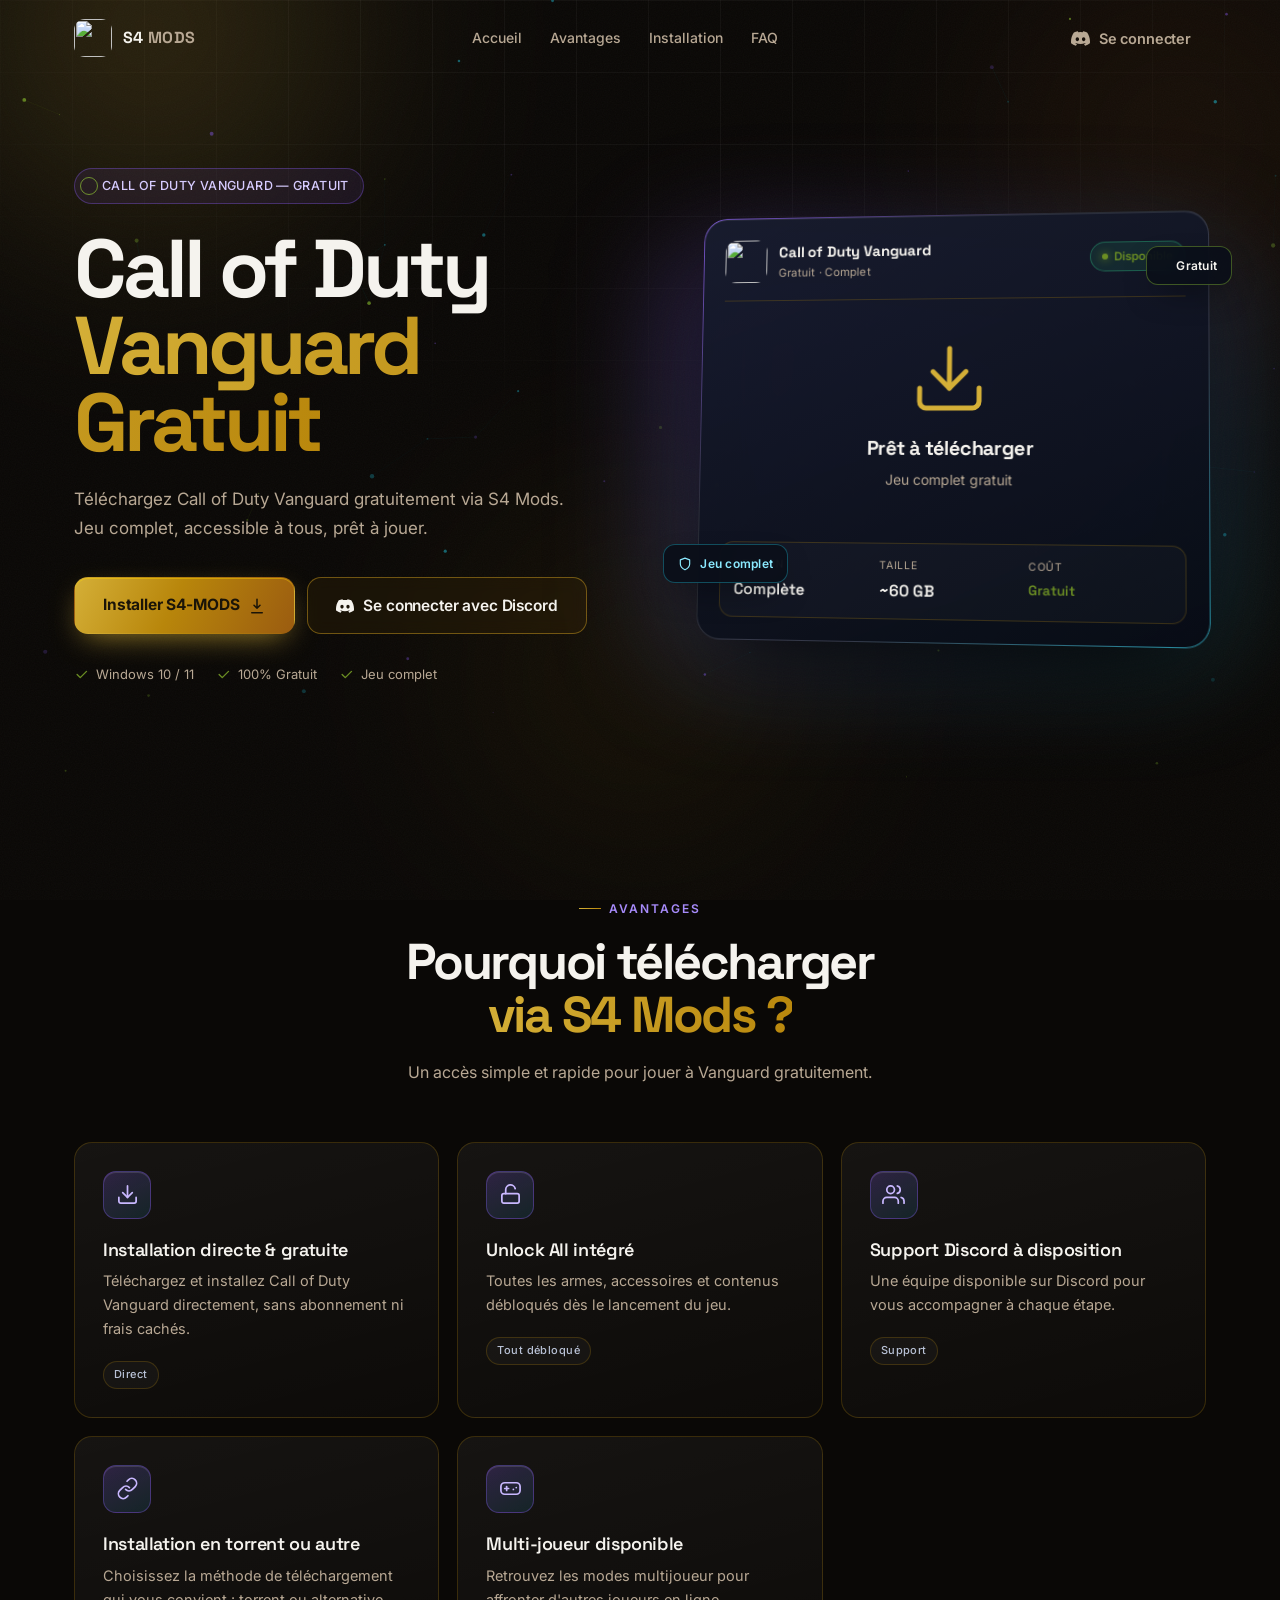
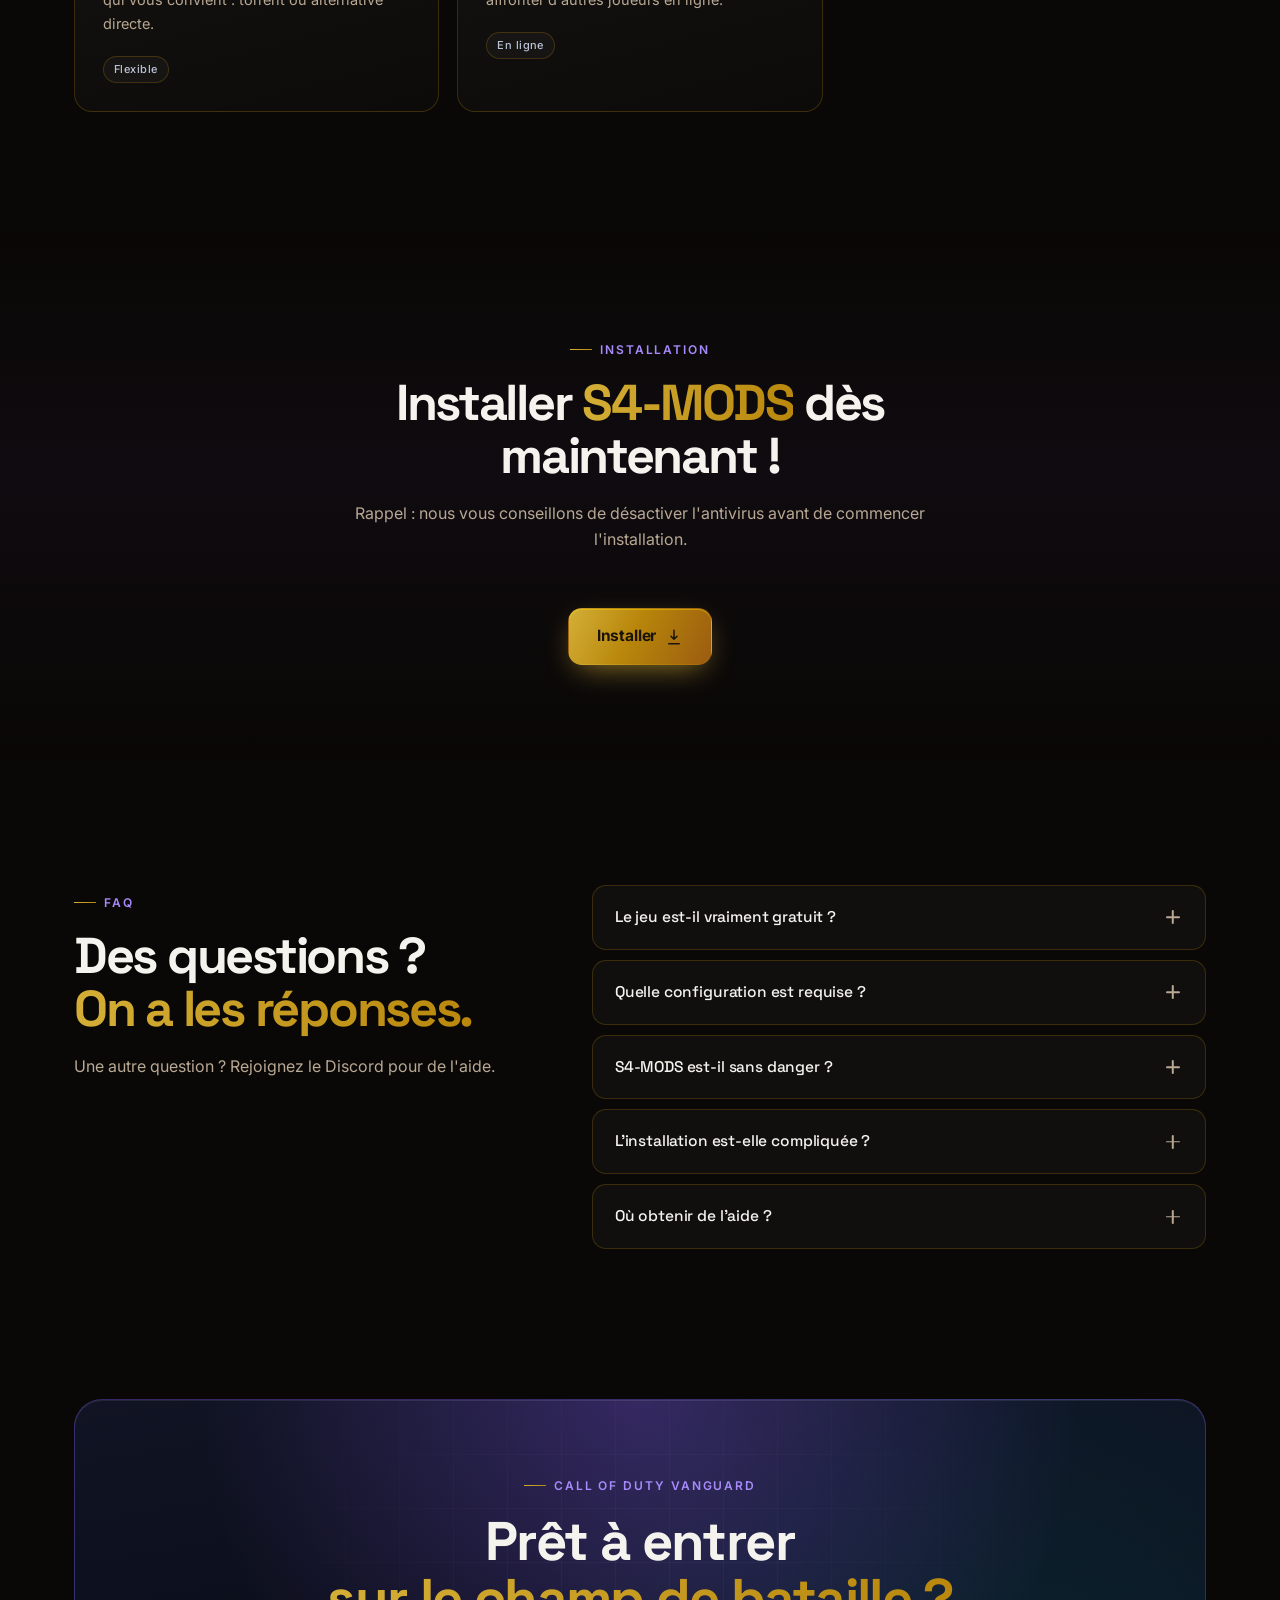
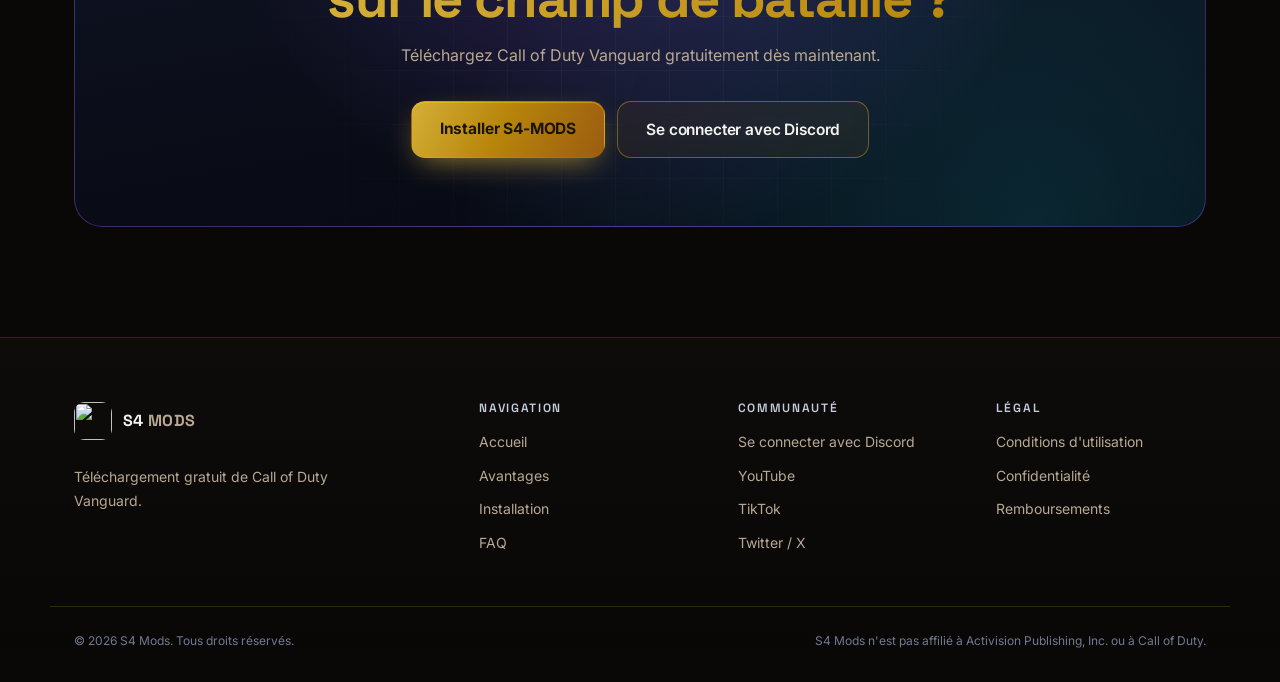
==== index.html @ b10bb633 "Add files via upload" ====
<!doctype html>
<html lang="fr">
<head>
  <meta charset="utf-8" />
  <meta name="viewport" content="width=device-width, initial-scale=1" />
  <title>S4 Mods — Call of Duty Vanguard Gratuit</title>
  <meta name="description" content="Télécharge gratuitement Call of Duty Vanguard avec S4 Mods. Jeu complet, sans coût, prêt à jouer." />
  <meta name="theme-color" content="#0a0806" />
  <link rel="icon" type="image/png" href="https://cdn2.steamgriddb.com/icon/a330f9fecc388ce67f87b09855480ca3.png" />
  <link rel="apple-touch-icon" href="https://cdn2.steamgriddb.com/icon/a330f9fecc388ce67f87b09855480ca3.png" />
  <link rel="preconnect" href="https://fonts.googleapis.com" />
  <link rel="preconnect" href="https://fonts.gstatic.com" crossorigin />
  <link href="https://fonts.googleapis.com/css2?family=Inter:wght@400;500;600;700&family=Space+Grotesk:wght@500;600;700&display=swap" rel="stylesheet" />
  <link rel="stylesheet" href="style.css" />
</head>
<body>
  <div class="backdrop" aria-hidden="true">
    <div class="grid"></div>
    <div class="orb orb-a"></div>
    <div class="orb orb-b"></div>
    <div class="orb orb-c"></div>
    <div class="noise"></div>
  </div>

  <header class="nav" id="nav">
    <div class="wrap nav-inner">
        <a class="brand" href="#accueil" aria-label="S4 Mods, accueil">
          <span class="brand-mark"><img src="https://cdn2.steamgriddb.com/icon/a330f9fecc388ce67f87b09855480ca3.png" alt="" /></span>
          <span class="brand-text">S4 <em>MODS</em></span>
        </a>

        <nav class="nav-links" id="navLinks" aria-label="Navigation principale">
          <a href="#accueil">Accueil</a>
          <a href="#fonctionnalites">Avantages</a>
          <a href="#comment">Installation</a>
          <a href="#faq">FAQ</a>
        </nav>

        <div class="nav-actions">
          <button class="btn btn-ghost nav-login" id="discordLogin" type="button" aria-label="Se connecter avec Discord">
            <svg viewBox="0 0 24 24" fill="currentColor" aria-hidden="true"><path d="M20.317 4.37a19.79 19.79 0 0 0-4.885-1.515.074.074 0 0 0-.079.037c-.21.375-.444.865-.608 1.25a18.27 18.27 0 0 0-5.487 0 12.64 12.64 0 0 0-.617-1.25.077.077 0 0 0-.079-.037A19.736 19.736 0 0 0 3.677 4.37a.07.07 0 0 0-.032.028C.533 9.046-.32 13.58.099 18.058a.082.082 0 0 0 .031.056 19.9 19.9 0 0 0 5.993 3.03.078.078 0 0 0 .084-.028c.462-.63.874-1.295 1.226-1.994a.076.076 0 0 0-.041-.106 13.107 13.107 0 0 1-1.872-.892.077.077 0 0 1-.008-.128c.126-.094.252-.192.372-.291a.074.074 0 0 1 .078-.01c3.928 1.793 8.18 1.793 12.061 0a.074.074 0 0 1 .079.009c.12.099.246.198.373.292a.077.077 0 0 1-.006.128 12.3 12.3 0 0 1-1.873.891.077.077 0 0 0-.04.107c.36.698.772 1.363 1.225 1.993a.076.076 0 0 0 .084.029 19.839 19.839 0 0 0 6.002-3.03.077.077 0 0 0 .032-.055c.5-5.177-.838-9.674-3.549-13.66a.061.061 0 0 0-.031-.029ZM8.02 15.331c-1.183 0-2.157-1.085-2.157-2.419 0-1.333.956-2.419 2.157-2.419 1.21 0 2.176 1.096 2.157 2.42 0 1.333-.956 2.418-2.157 2.418Zm7.975 0c-1.183 0-2.157-1.085-2.157-2.419 0-1.333.955-2.419 2.157-2.419 1.21 0 2.176 1.096 2.157 2.42 0 1.333-.946 2.418-2.157 2.418Z"/></svg>
            <span>Se connecter</span>
          </button>
          <div class="nav-user" id="navUser" hidden>
            <button class="user-btn" id="userBtn" type="button" aria-haspopup="true" aria-expanded="false" aria-controls="userMenu">
              <img class="user-avatar" id="userAvatar" src="" alt="" width="34" height="34" />
              <span class="user-name" id="userName"></span>
              <svg class="user-caret" viewBox="0 0 24 24" fill="none" stroke="currentColor" stroke-width="2.2" stroke-linecap="round" stroke-linejoin="round" aria-hidden="true"><path d="m6 9 6 6 6-6"/></svg>
            </button>
            <div class="user-menu" id="userMenu" hidden>
              <div class="user-menu-head">
                <img class="user-avatar user-avatar-lg" id="userAvatarMenu" src="" alt="" width="46" height="46" />
                <div class="user-meta">
                  <strong id="userDisplayName"></strong>
                  <small id="userHandle"></small>
                </div>
              </div>
              <a class="user-menu-link" id="userProfile" href="https://discord.com" target="_blank" rel="noopener noreferrer">Ouvrir mon profil Discord</a>
              <button class="user-menu-logout" id="logoutBtn" type="button">Se déconnecter</button>
            </div>
          </div>
        <button class="burger" id="burger" type="button" aria-label="Ouvrir le menu" aria-expanded="false" aria-controls="navLinks">
          <span></span><span></span><span></span>
        </button>
      </div>
    </div>
  </header>

  <main>
    <section class="hero" id="accueil">
      <canvas id="particles" aria-hidden="true"></canvas>
      <div class="wrap hero-grid">
        <div class="hero-copy">
          <span class="badge reveal">
            <span class="pulse"></span>
            Call of Duty Vanguard — Gratuit
          </span>
          <h1 class="reveal" style="--delay:.06s">
            Call of Duty<br />
            <span class="grad">Vanguard Gratuit</span>
          </h1>
          <p class="lead reveal" style="--delay:.12s">
            Téléchargez Call of Duty Vanguard gratuitement via S4 Mods. 
            Jeu complet, accessible à tous, prêt à jouer.
          </p>
          <div class="hero-actions reveal" style="--delay:.18s">
            <a class="btn btn-primary btn-lg" href="#comment">
              Installer S4-MODS
              <svg viewBox="0 0 24 24" fill="none" stroke="currentColor" stroke-width="2" stroke-linecap="round" stroke-linejoin="round" aria-hidden="true"><path d="M12 3v12m0 0 4-4m-4 4-4-4M5 21h14"/></svg>
            </a>
            <button class="btn btn-outline btn-lg" type="button" data-discord-login>
              <svg viewBox="0 0 24 24" fill="currentColor" aria-hidden="true"><path d="M20.317 4.37a19.79 19.79 0 0 0-4.885-1.515.074.074 0 0 0-.079.037c-.21.375-.444.865-.608 1.25a18.27 18.27 0 0 0-5.487 0 12.64 12.64 0 0 0-.617-1.25.077.077 0 0 0-.079-.037A19.736 19.736 0 0 0 3.677 4.37a.07.07 0 0 0-.032.028C.533 9.046-.32 13.58.099 18.058a.082.082 0 0 0 .031.056 19.9 19.9 0 0 0 5.993 3.03.078.078 0 0 0 .084-.028c.462-.63.874-1.295 1.226-1.994a.076.076 0 0 0-.041-.106 13.107 13.107 0 0 1-1.872-.892.077.077 0 0 1-.008-.128c.126-.094.252-.192.372-.291a.074.074 0 0 1 .078-.01c3.928 1.793 8.18 1.793 12.061 0a.074.074 0 0 1 .079.009c.12.099.246.198.373.292a.077.077 0 0 1-.006.128 12.3 12.3 0 0 1-1.873.891.077.077 0 0 0-.04.107c.36.698.772 1.363 1.225 1.993a.076.076 0 0 0 .084.029 19.839 19.839 0 0 0 6.002-3.03.077.077 0 0 0 .032-.055c.5-5.177-.838-9.674-3.549-13.66a.061.061 0 0 0-.031-.029ZM8.02 15.331c-1.183 0-2.157-1.085-2.157-2.419 0-1.333.956-2.419 2.157-2.419 1.21 0 2.176 1.096 2.157 2.42 0 1.333-.956 2.418-2.157 2.418Zm7.975 0c-1.183 0-2.157-1.085-2.157-2.419 0-1.333.955-2.419 2.157-2.419 1.21 0 2.176 1.096 2.157 2.42 0 1.333-.946 2.418-2.157 2.418Z"/></svg>
              Se connecter avec Discord
            </button>
          </div>
          <ul class="hero-trust reveal" style="--delay:.24s">
            <li>
              <svg viewBox="0 0 24 24" fill="none" stroke="currentColor" stroke-width="2.2" stroke-linecap="round" stroke-linejoin="round" aria-hidden="true"><path d="m5 12 5 5L20 7"/></svg>
              Windows 10 / 11
            </li>
            <li>
              <svg viewBox="0 0 24 24" fill="none" stroke="currentColor" stroke-width="2.2" stroke-linecap="round" stroke-linejoin="round" aria-hidden="true"><path d="m5 12 5 5L20 7"/></svg>
              100% Gratuit
            </li>
            <li>
              <svg viewBox="0 0 24 24" fill="none" stroke="currentColor" stroke-width="2.2" stroke-linecap="round" stroke-linejoin="round" aria-hidden="true"><path d="m5 12 5 5L20 7"/></svg>
              Jeu complet
            </li>
          </ul>
        </div>

        <div class="hero-visual reveal" style="--delay:.2s">
          <div class="client-glow" aria-hidden="true"></div>
          <div class="client-card" id="clientCard">
            <div class="client-head">
              <div class="client-id">
                <span class="client-logo"><img src="https://cdn2.steamgriddb.com/icon/a330f9fecc388ce67f87b09855480ca3.png" alt="" /></span>
                <div>
                  <strong>Call of Duty Vanguard</strong>
                  <small>Gratuit · Complet</small>
                </div>
              </div>
              <span class="status"><i></i>Disponible</span>
            </div>

            <div class="client-body" style="text-align: center; padding: 40px 20px;">
              <svg style="width: 80px; height: 80px; margin: 0 auto 20px; color: var(--accent);" viewBox="0 0 24 24" fill="none" stroke="currentColor" stroke-width="1.5" stroke-linecap="round" stroke-linejoin="round" aria-hidden="true"><path d="M21 15v4a2 2 0 0 1-2 2H5a2 2 0 0 1-2-2v-4"/><polyline points="7 10 12 15 17 10"/><line x1="12" y1="15" x2="12" y2="3"/></svg>
              <h3 style="font-size: 20px; margin-bottom: 10px;">Prêt à télécharger</h3>
              <p style="color: var(--muted); font-size: 14px;">Jeu complet gratuit</p>
            </div>

            <div class="client-foot">
              <div>
                <small>Version</small>
                <strong>Complète</strong>
              </div>
              <div>
                <small>Taille</small>
                <strong>~60 GB</strong>
              </div>
              <div>
                <small>Coût</small>
                <strong class="ok">Gratuit</strong>
              </div>
            </div>
          </div>

          <span class="chip chip-a"><i></i>Gratuit</span>
          <span class="chip chip-b">
            <svg viewBox="0 0 24 24" fill="none" stroke="currentColor" stroke-width="2" stroke-linecap="round" stroke-linejoin="round" aria-hidden="true"><path d="M12 22s8-4 8-10V5l-8-3-8 3v7c0 6 8 10 8 10z"/></svg>
            Jeu complet
          </span>
        </div>
      </div>
    </section>

    <section class="section" id="fonctionnalites">
      <div class="wrap">
        <div class="section-head reveal">
          <span class="eyebrow">Avantages</span>
          <h2>Pourquoi télécharger<br /><span class="grad">via S4 Mods ?</span></h2>
          <p>Un accès simple et rapide pour jouer à Vanguard gratuitement.</p>
        </div>

        <div class="features">
          <article class="feature reveal">
            <span class="icon">
              <svg viewBox="0 0 24 24" fill="none" stroke="currentColor" stroke-width="1.8" stroke-linecap="round" stroke-linejoin="round" aria-hidden="true"><path d="M21 15v4a2 2 0 0 1-2 2H5a2 2 0 0 1-2-2v-4"/><polyline points="7 10 12 15 17 10"/><line x1="12" y1="15" x2="12" y2="3"/></svg>
            </span>
            <h3>Installation directe &amp; gratuite</h3>
            <p>Téléchargez et installez Call of Duty Vanguard directement, sans abonnement ni frais cachés.</p>
            <span class="feature-tag">Direct</span>
          </article>

          <article class="feature reveal">
            <span class="icon">
              <svg viewBox="0 0 24 24" fill="none" stroke="currentColor" stroke-width="1.8" stroke-linecap="round" stroke-linejoin="round" aria-hidden="true"><rect x="3" y="11" width="18" height="10" rx="2"/><path d="M7 11V7a5 5 0 0 1 9.9-1"/></svg>
            </span>
            <h3>Unlock All intégré</h3>
            <p>Toutes les armes, accessoires et contenus débloqués dès le lancement du jeu.</p>
            <span class="feature-tag">Tout débloqué</span>
          </article>

          <article class="feature reveal">
            <span class="icon">
              <svg viewBox="0 0 24 24" fill="none" stroke="currentColor" stroke-width="1.8" stroke-linecap="round" stroke-linejoin="round" aria-hidden="true"><path d="M17 21v-2a4 4 0 0 0-4-4H5a4 4 0 0 0-4 4v2"/><circle cx="9" cy="7" r="4"/><path d="M23 21v-2a4 4 0 0 0-3-3.87"/><path d="M16 3.13a4 4 0 0 1 0 7.75"/></svg>
            </span>
            <h3>Support Discord à disposition</h3>
            <p>Une équipe disponible sur Discord pour vous accompagner à chaque étape.</p>
            <span class="feature-tag">Support</span>
          </article>

          <article class="feature reveal">
            <span class="icon">
              <svg viewBox="0 0 24 24" fill="none" stroke="currentColor" stroke-width="1.8" stroke-linecap="round" stroke-linejoin="round" aria-hidden="true"><path d="M10 13a5 5 0 0 0 7.07 0l3-3a5 5 0 0 0-7.07-7.07l-1.5 1.5"/><path d="M14 11a5 5 0 0 0-7.07 0l-3 3a5 5 0 0 0 7.07 7.07l1.5-1.5"/></svg>
            </span>
            <h3>Installation en torrent ou autre</h3>
            <p>Choisissez la méthode de téléchargement qui vous convient : torrent ou alternative directe.</p>
            <span class="feature-tag">Flexible</span>
          </article>

          <article class="feature reveal">
            <span class="icon">
              <svg viewBox="0 0 24 24" fill="none" stroke="currentColor" stroke-width="1.8" stroke-linecap="round" stroke-linejoin="round" aria-hidden="true"><line x1="6" y1="12" x2="10" y2="12"/><line x1="8" y1="10" x2="8" y2="14"/><line x1="15" y1="13" x2="15.01" y2="13"/><line x1="18" y1="11" x2="18.01" y2="11"/><rect x="2" y="6" width="20" height="12" rx="4"/></svg>
            </span>
            <h3>Multi-joueur disponible</h3>
            <p>Retrouvez les modes multijoueur pour affronter d'autres joueurs en ligne.</p>
            <span class="feature-tag">En ligne</span>
          </article>
        </div>
      </div>
    </section>

    <section class="section steps-section" id="comment">
      <div class="wrap">
        <div class="section-head reveal">
          <span class="eyebrow">Installation</span>
          <h2>Installer <span class="grad">S4-MODS</span> dès maintenant !</h2>
          <p>Rappel : nous vous conseillons de désactiver l'antivirus avant de commencer l'installation.</p>
        </div>

        <div class="install-cta reveal">
          <a class="btn btn-primary btn-lg" href="https://fitgirl-repacks.site/call-of-duty-vanguard/" target="_blank" rel="noopener noreferrer">
            Installer
            <svg viewBox="0 0 24 24" fill="none" stroke="currentColor" stroke-width="2" stroke-linecap="round" stroke-linejoin="round" aria-hidden="true"><path d="M12 3v12m0 0 4-4m-4 4-4-4M5 21h14"/></svg>
          </a>
        </div>
      </div>
    </section>
    <section class="section" id="faq">
      <div class="wrap faq-wrap">
        <div class="section-head left reveal">
          <span class="eyebrow">FAQ</span>
          <h2>Des questions ?<br /><span class="grad">On a les réponses.</span></h2>
          <p>Une autre question ? Rejoignez le Discord pour de l'aide.</p>
        </div>

        <div class="faq reveal">
          <details>
            <summary>Le jeu est-il vraiment gratuit ?<span class="plus"></span></summary>
            <p>Oui, Call of Duty Vanguard est disponible gratuitement via S4 Mods, sans frais ni abonnement.</p>
          </details>
          <details>
            <summary>Quelle configuration est requise ?<span class="plus"></span></summary>
            <p>Windows 10 ou 11 en 64 bits. Nous recommandons au minimum 8 Go de RAM et une carte graphique compatible DirectX 12.</p>
          </details>
          <details>
            <summary>S4-MODS est-il sans danger ?<span class="plus"></span></summary>
            <p>S4-MODS est 100% safe et sans danger, vous pouvez le vérifier. Si votre antivirus n'est pas désactivé et qu'il indique que S4-MODS est dangereux, nous rappelons que c'est un crack.</p>
          </details>
          <details>
            <summary>L'installation est-elle compliquée ?<span class="plus"></span></summary>
            <p>Non, l'installation n'est pas compliquée. Elle peut se compliquer seulement si votre jeu est corrompu. À la fin de l'installation, nous fournissons plusieurs .bat ayant pour objectif de vous aider sur certaines erreurs.</p>
          </details>
          <details>
            <summary>Où obtenir de l'aide ?<span class="plus"></span></summary>
            <p>Afin d'obtenir de l'aide, rejoignez simplement le serveur Discord afin d'accéder au support.</p>
          </details>
        </div>
      </div>
    </section>

    <section class="cta-section">
      <div class="wrap">
        <div class="cta reveal">
          <span class="eyebrow">Call of Duty Vanguard</span>
          <h2>Prêt à entrer<br /><span class="grad">sur le champ de bataille ?</span></h2>
          <p>Téléchargez Call of Duty Vanguard gratuitement dès maintenant.</p>
          <div class="cta-actions">
            <a class="btn btn-primary btn-lg" href="#comment">Installer S4-MODS</a>
            <button class="btn btn-outline btn-lg" type="button" data-discord-login>Se connecter avec Discord</button>
          </div>
        </div>
      </div>
    </section>
  </main>

  <footer class="footer">
    <div class="wrap footer-grid">
      <div class="footer-brand">
        <a class="brand" href="#accueil">
          <span class="brand-mark"><img src="https://cdn2.steamgriddb.com/icon/a330f9fecc388ce67f87b09855480ca3.png" alt="" /></span>
          <span class="brand-text">S4 <em>MODS</em></span>
        </a>
        <p>Téléchargement gratuit de Call of Duty Vanguard.</p>
      </div>

      <div class="footer-col">
        <h4>Navigation</h4>
        <a href="#accueil">Accueil</a>
        <a href="#fonctionnalites">Avantages</a>
        <a href="#comment">Installation</a>
        <a href="#faq">FAQ</a>
      </div>

      <div class="footer-col">
        <h4>Communauté</h4>
        <a href="#" data-discord-login>Se connecter avec Discord</a>
        <a href="#" data-toast="Le contenu arrive très bientôt.">YouTube</a>
        <a href="#" data-toast="Le contenu arrive très bientôt.">TikTok</a>
        <a href="#" data-toast="Le contenu arrive très bientôt.">Twitter / X</a>
      </div>

      <div class="footer-col">
        <h4>Légal</h4>
        <a href="#" data-toast="Page en cours de rédaction.">Conditions d'utilisation</a>
        <a href="#" data-toast="Page en cours de rédaction.">Confidentialité</a>
        <a href="#" data-toast="Page en cours de rédaction.">Remboursements</a>
      </div>
    </div>

      <div class="wrap footer-bottom">
        <p>&copy; <span id="year">2026</span> S4 Mods. Tous droits réservés.</p>
        <p class="disclaimer">S4 Mods n'est pas affilié à Activision Publishing, Inc. ou à Call of Duty.</p>
      </div>
  </footer>

  <div class="toast" id="toast" role="status" aria-live="polite"></div>

  <script src="app.js"></script>
  <script src="discord-config.js"></script>
  <script src="discord-auth.js"></script>
</body>
</html>
---- style.css ----
:root {
  --bg: #0a0806;
  --bg-2: #110d09;
  --surface: rgba(184, 134, 11, 0.08);
  --surface-2: rgba(184, 134, 11, 0.12);
  --border: rgba(184, 134, 11, 0.25);
  --border-strong: rgba(218, 165, 32, 0.45);
  --text: #f5f3ee;
  --muted: #b8a894;
  --accent: #d4af37;
  --accent-2: #b8860b;
  --rust: #8b4513;
  --green: #6b8e23;
  --radius: 18px;
  --font-display: "Space Grotesk", "Segoe UI", sans-serif;
  --font-body: "Inter", "Segoe UI", sans-serif;
  --max: 1180px;
  --grad: linear-gradient(100deg, #d4af37 0%, #b8860b 52%, #8b4513 100%);
}

* { box-sizing: border-box; }

html {
  scroll-behavior: smooth;
  scroll-padding-top: 96px;
}

body {
  margin: 0;
  background: var(--bg);
  color: var(--text);
  font-family: var(--font-body);
  font-size: 16px;
  line-height: 1.6;
  overflow-x: hidden;
  -webkit-font-smoothing: antialiased;
}

::selection {
  background: rgba(212, 175, 55, 0.45);
  color: #fff;
}

::-webkit-scrollbar { width: 10px; }
::-webkit-scrollbar-track { background: var(--bg); }
::-webkit-scrollbar-thumb {
  background: #1b2133;
  border-radius: 999px;
  border: 2px solid var(--bg);
}
::-webkit-scrollbar-thumb:hover { background: #2a3350; }

a { color: inherit; text-decoration: none; }

img, svg { display: block; }

h1, h2, h3, h4 {
  font-family: var(--font-display);
  line-height: 1.05;
  letter-spacing: -0.03em;
  margin: 0;
}

p { margin: 0; }

.wrap {
  width: 100%;
  max-width: var(--max);
  margin: 0 auto;
  padding: 0 24px;
}

.grad {
  background: var(--grad);
  background-size: 200% 100%;
  -webkit-background-clip: text;
  background-clip: text;
  color: transparent;
  animation: gradient-shift 7s ease-in-out infinite;
}

@keyframes gradient-shift {
  0%, 100% { background-position: 0% 50%; }
  50% { background-position: 100% 50%; }
}

.backdrop {
  position: fixed;
  inset: 0;
  z-index: -1;
  overflow: hidden;
  pointer-events: none;
}

.grid {
  position: absolute;
  inset: 0;
  background-image:
    linear-gradient(rgba(255, 255, 255, 0.035) 1px, transparent 1px),
    linear-gradient(90deg, rgba(255, 255, 255, 0.035) 1px, transparent 1px);
  background-size: 72px 72px;
  mask-image: radial-gradient(ellipse 85% 65% at 50% 0%, #000 30%, transparent 75%);
  -webkit-mask-image: radial-gradient(ellipse 85% 65% at 50% 0%, #000 30%, transparent 75%);
}

.orb {
  position: absolute;
  border-radius: 50%;
  filter: blur(100px);
  opacity: 0.5;
}

.orb-a {
  width: 620px;
  height: 620px;
  top: -280px;
  left: -160px;
  background: radial-gradient(circle, rgba(212, 175, 55, 0.5), transparent 65%);
}

.orb-b {
  width: 560px;
  height: 560px;
  top: -140px;
  right: -180px;
  background: radial-gradient(circle, rgba(139, 69, 19, 0.4), transparent 65%);
}

.orb-c {
  width: 520px;
  height: 520px;
  top: 46%;
  left: 50%;
  transform: translateX(-50%);
  background: radial-gradient(circle, rgba(184, 134, 11, 0.18), transparent 70%);
  opacity: 0.6;
}

.noise {
  position: absolute;
  inset: 0;
  opacity: 0.035;
  background-image: url("data:image/svg+xml,%3Csvg xmlns='http://www.w3.org/2000/svg' width='160' height='160'%3E%3Cfilter id='n'%3E%3CfeTurbulence type='fractalNoise' baseFrequency='0.85' numOctaves='3'/%3E%3C/filter%3E%3Crect width='160' height='160' filter='url(%23n)'/%3E%3C/svg%3E");
}

.btn {
  display: inline-flex;
  align-items: center;
  justify-content: center;
  gap: 9px;
  padding: 12px 22px;
  border-radius: 12px;
  border: 1px solid transparent;
  font-family: var(--font-body);
  font-size: 14.5px;
  font-weight: 600;
  letter-spacing: -0.01em;
  cursor: pointer;
  transition: transform 0.2s ease, box-shadow 0.25s ease, background 0.25s ease, border-color 0.25s ease, color 0.25s ease;
  white-space: nowrap;
}

.btn svg { width: 18px; height: 18px; }

.btn:hover { transform: translateY(-2px); }
.btn:active { transform: translateY(0); }

.btn-primary {
  background: linear-gradient(115deg, #d4af37, #b8860b 45%, #8b4513 130%);
  color: #1a1408;
  box-shadow: 0 10px 30px -10px rgba(212, 175, 55, 0.75), inset 0 1px 0 rgba(255, 215, 0, 0.4);
  font-weight: 700;
}

.btn-primary:hover {
  box-shadow: 0 18px 42px -12px rgba(212, 175, 55, 0.9), inset 0 1px 0 rgba(255, 215, 0, 0.5);
}

.btn-outline {
  background: rgba(184, 134, 11, 0.08);
  border-color: var(--border-strong);
  color: var(--text);
  backdrop-filter: blur(8px);
}

.btn-outline:hover {
  background: rgba(184, 134, 11, 0.18);
  border-color: rgba(212, 175, 55, 0.65);
}

.btn-ghost {
  background: transparent;
  color: var(--muted);
  padding: 10px 14px;
}

.btn-ghost:hover { color: var(--text); }

.btn-lg { padding: 15px 28px; font-size: 15.5px; border-radius: 14px; }
.btn-block { width: 100%; }

.nav {
  position: fixed;
  top: 0;
  left: 0;
  right: 0;
  z-index: 80;
  transition: background 0.3s ease, border-color 0.3s ease, backdrop-filter 0.3s ease;
  border-bottom: 1px solid transparent;
}

.nav.scrolled {
  background: rgba(10, 8, 6, 0.78);
  border-bottom-color: var(--border);
  backdrop-filter: blur(18px) saturate(140%);
}

.nav-inner {
  display: flex;
  align-items: center;
  justify-content: space-between;
  gap: 20px;
  height: 76px;
}

.brand {
  display: inline-flex;
  align-items: center;
  gap: 11px;
  flex-shrink: 0;
}

.brand-mark {
  display: grid;
  place-items: center;
  width: 38px;
  height: 38px;
  border-radius: 11px;
  background: transparent;
  color: #1a1408;
  font-family: var(--font-display);
  font-weight: 700;
  font-size: 16px;
  letter-spacing: -0.04em;
}

.brand-mark img,
.client-logo img {
  width: 100%;
  height: 100%;
  object-fit: contain;
  border-radius: inherit;
}

.brand-text {
  font-family: var(--font-display);
  font-weight: 700;
  font-size: 16px;
  letter-spacing: 0.02em;
}

.brand-text em {
  font-style: normal;
  color: var(--muted);
}

.nav-links {
  display: flex;
  align-items: center;
  gap: 28px;
}

.nav-links a {
  position: relative;
  font-size: 14px;
  font-weight: 500;
  color: var(--muted);
  transition: color 0.2s ease;
}

.nav-links a::after {
  content: "";
  position: absolute;
  left: 0;
  bottom: -6px;
  width: 100%;
  height: 1.5px;
  background: var(--grad);
  transform: scaleX(0);
  transform-origin: left;
  transition: transform 0.25s ease;
}

.nav-links a:hover { color: var(--text); }
.nav-links a:hover::after { transform: scaleX(1); }

.nav-actions {
  display: flex;
  align-items: center;
  gap: 10px;
}

.nav-login svg {
  width: 19px;
  height: 19px;
  flex-shrink: 0;
}

.nav-user { position: relative; }

.user-btn {
  display: flex;
  align-items: center;
  gap: 9px;
  padding: 4px 10px 4px 5px;
  border: 1px solid var(--border);
  border-radius: 999px;
  background: rgba(184, 134, 11, 0.08);
  color: var(--text);
  font-family: var(--font-body);
  cursor: pointer;
  transition: border-color 0.2s ease, background 0.2s ease, transform 0.2s ease;
}

.user-btn:hover {
  border-color: var(--border-strong);
  background: rgba(184, 134, 11, 0.16);
  transform: translateY(-1px);
}

.user-avatar {
  width: 34px;
  height: 34px;
  flex-shrink: 0;
  border-radius: 50%;
  border: 1px solid var(--border-strong);
  background: var(--bg-2);
  object-fit: cover;
}

.user-avatar-lg {
  width: 46px;
  height: 46px;
}

.user-name {
  max-width: 128px;
  overflow: hidden;
  text-overflow: ellipsis;
  white-space: nowrap;
  font-size: 13.5px;
  font-weight: 600;
}

.user-caret {
  width: 14px;
  height: 14px;
  flex-shrink: 0;
  color: var(--muted);
  transition: transform 0.2s ease;
}

.user-btn[aria-expanded="true"] .user-caret { transform: rotate(180deg); }

.user-menu {
  position: absolute;
  top: calc(100% + 10px);
  right: 0;
  z-index: 90;
  width: 264px;
  padding: 8px;
  border: 1px solid var(--border);
  border-radius: 16px;
  background: rgba(17, 13, 9, 0.98);
  box-shadow: 0 30px 60px -24px rgba(0, 0, 0, 0.95);
  backdrop-filter: blur(20px);
  animation: user-menu-in 0.18s ease;
}

@keyframes user-menu-in {
  from { opacity: 0; transform: translateY(-6px); }
  to { opacity: 1; transform: none; }
}

.user-menu-head {
  display: flex;
  align-items: center;
  gap: 12px;
  padding: 10px;
  margin-bottom: 6px;
  border-bottom: 1px solid var(--border);
}

.user-meta { min-width: 0; }

.user-meta strong {
  display: block;
  overflow: hidden;
  text-overflow: ellipsis;
  white-space: nowrap;
  font-family: var(--font-display);
  font-size: 14.5px;
}

.user-meta small {
  display: block;
  overflow: hidden;
  text-overflow: ellipsis;
  white-space: nowrap;
  color: var(--muted);
  font-size: 12px;
}

.user-menu-link,
.user-menu-logout {
  display: flex;
  align-items: center;
  width: 100%;
  padding: 10px 12px;
  border: 0;
  border-radius: 10px;
  background: transparent;
  color: var(--muted);
  font-family: var(--font-body);
  font-size: 13.5px;
  font-weight: 500;
  text-align: left;
  cursor: pointer;
  transition: background 0.2s ease, color 0.2s ease;
}

.user-menu-link:hover,
.user-menu-logout:hover {
  background: rgba(184, 134, 11, 0.14);
  color: var(--text);
}

.user-menu-logout { color: #e6a8a0; }
.user-menu-logout:hover { color: #ffbdb4; }

.burger {
  display: none;
  flex-direction: column;
  justify-content: center;
  gap: 5px;
  width: 42px;
  height: 42px;
  padding: 0 10px;
  background: rgba(255, 255, 255, 0.04);
  border: 1px solid var(--border);
  border-radius: 11px;
  cursor: pointer;
}

.burger span {
  display: block;
  width: 100%;
  height: 2px;
  border-radius: 2px;
  background: var(--text);
  transition: transform 0.3s ease, opacity 0.2s ease;
}

.burger.open span:nth-child(1) { transform: translateY(7px) rotate(45deg); }
.burger.open span:nth-child(2) { opacity: 0; }
.burger.open span:nth-child(3) { transform: translateY(-7px) rotate(-45deg); }

.hero {
  position: relative;
  padding: 168px 0 96px;
  overflow: hidden;
}

#particles {
  position: absolute;
  inset: 0;
  width: 100%;
  height: 100%;
  opacity: 0.7;
  pointer-events: none;
}

.hero-grid {
  position: relative;
  display: grid;
  grid-template-columns: 1.04fr 0.96fr;
  align-items: center;
  gap: 64px;
}

.hero-copy { max-width: 640px; }

.badge {
  display: inline-flex;
  align-items: center;
  gap: 9px;
  padding: 7px 14px 7px 10px;
  border: 1px solid rgba(139, 92, 246, 0.35);
  border-radius: 999px;
  background: rgba(139, 92, 246, 0.09);
  color: #d7ccff;
  font-size: 12.5px;
  font-weight: 500;
  letter-spacing: 0.03em;
  text-transform: uppercase;
}

.pulse {
  position: relative;
  width: 8px;
  height: 8px;
  border-radius: 50%;
  background: var(--lime);
  box-shadow: 0 0 12px var(--lime);
}

.pulse::after {
  content: "";
  position: absolute;
  inset: -5px;
  border-radius: 50%;
  border: 1px solid rgba(182, 255, 60, 0.5);
  animation: pulse-ring 2s ease-out infinite;
}

@keyframes pulse-ring {
  0% { transform: scale(0.6); opacity: 1; }
  100% { transform: scale(1.7); opacity: 0; }
}

.hero h1 {
  margin: 26px 0 24px;
  font-size: clamp(3.2rem, 6.4vw, 5.4rem);
  font-weight: 700;
  letter-spacing: -0.05em;
  line-height: 0.94;
}

.lead {
  max-width: 510px;
  color: var(--muted);
  font-size: 17px;
  line-height: 1.72;
}

.hero-actions {
  display: flex;
  flex-wrap: wrap;
  gap: 12px;
  margin-top: 34px;
}

.hero-trust {
  display: flex;
  flex-wrap: wrap;
  gap: 10px 22px;
  margin: 30px 0 0;
  padding: 0;
  list-style: none;
  color: var(--muted);
  font-size: 13px;
}

.hero-trust li {
  display: inline-flex;
  align-items: center;
  gap: 7px;
}

.hero-trust svg {
  width: 15px;
  height: 15px;
  color: var(--green);
}

.hero-visual {
  position: relative;
  perspective: 1400px;
}

.client-glow {
  position: absolute;
  inset: 8% -6% -6%;
  border-radius: 40px;
  background: linear-gradient(140deg, rgba(139, 92, 246, 0.55), rgba(34, 211, 238, 0.32));
  filter: blur(60px);
  opacity: 0.55;
  z-index: 0;
}

.client-card {
  position: relative;
  z-index: 1;
  padding: 22px;
  border: 1px solid rgba(255, 255, 255, 0.13);
  border-radius: 24px;
  background:
    linear-gradient(160deg, rgba(23, 27, 46, 0.94), rgba(7, 11, 20, 0.97));
  box-shadow:
    0 40px 80px -30px rgba(0, 0, 0, 0.85),
    inset 0 1px 0 rgba(255, 255, 255, 0.09);
  backdrop-filter: blur(20px);
  transform: rotateY(-7deg) rotateX(4deg);
  transform-style: preserve-3d;
  transition: transform 0.35s cubic-bezier(0.2, 0.7, 0.2, 1), box-shadow 0.35s ease;
  will-change: transform;
}

.client-card::before {
  content: "";
  position: absolute;
  inset: -1px;
  border-radius: inherit;
  padding: 1px;
  background: linear-gradient(140deg, rgba(139, 92, 246, 0.75), transparent 35%, transparent 65%, rgba(34, 211, 238, 0.6));
  -webkit-mask: linear-gradient(#000 0 0) content-box, linear-gradient(#000 0 0);
  mask: linear-gradient(#000 0 0) content-box, linear-gradient(#000 0 0);
  -webkit-mask-composite: xor;
  mask-composite: exclude;
  pointer-events: none;
}

.client-card:hover {
  transform: rotateY(-2deg) rotateX(1deg) translateY(-4px);
  box-shadow:
    0 50px 100px -30px rgba(0, 0, 0, 0.9),
    0 0 60px -20px rgba(139, 92, 246, 0.5);
}

.client-head {
  display: flex;
  align-items: center;
  justify-content: space-between;
  padding-bottom: 18px;
  border-bottom: 1px solid var(--border);
}

.client-id {
  display: flex;
  align-items: center;
  gap: 12px;
}

.client-logo {
  display: grid;
  place-items: center;
  width: 44px;
  height: 44px;
  border-radius: 12px;
  background: transparent;
  color: #05070c;
  font-family: var(--font-display);
  font-weight: 700;
}

.client-id strong {
  display: block;
  font-family: var(--font-display);
  font-size: 15px;
  letter-spacing: -0.01em;
}

.client-id small {
  display: block;
  color: var(--muted);
  font-size: 11.5px;
  letter-spacing: 0.02em;
}

.status {
  display: inline-flex;
  align-items: center;
  gap: 6px;
  padding: 5px 11px;
  border: 1px solid rgba(52, 227, 154, 0.3);
  border-radius: 999px;
  background: rgba(52, 227, 154, 0.09);
  color: var(--green);
  font-size: 11.5px;
  font-weight: 600;
}

.status i {
  width: 6px;
  height: 6px;
  border-radius: 50%;
  background: var(--green);
  box-shadow: 0 0 8px var(--green);
}

.client-body { padding: 6px 0; }

.client-row {
  display: flex;
  align-items: center;
  justify-content: space-between;
  gap: 12px;
  padding: 13px 4px;
  border-bottom: 1px solid rgba(255, 255, 255, 0.055);
}

.client-row:last-child { border-bottom: 0; }

.row-label {
  display: flex;
  align-items: center;
  gap: 12px;
  font-size: 14px;
  font-weight: 500;
}

.row-icon {
  display: grid;
  place-items: center;
  width: 34px;
  height: 34px;
  border-radius: 10px;
  border: 1px solid var(--border);
  background: rgba(255, 255, 255, 0.04);
  color: #b9a6ff;
}

.row-icon svg { width: 17px; height: 17px; }

.toggle {
  position: relative;
  width: 44px;
  height: 24px;
  flex-shrink: 0;
  padding: 0;
  border: 1px solid var(--border-strong);
  border-radius: 999px;
  background: rgba(255, 255, 255, 0.08);
  cursor: pointer;
  transition: background 0.25s ease, border-color 0.25s ease, box-shadow 0.25s ease;
}

.toggle span {
  position: absolute;
  top: 50%;
  left: 3px;
  width: 16px;
  height: 16px;
  border-radius: 50%;
  background: #cfd6e8;
  transform: translateY(-50%);
  transition: transform 0.25s cubic-bezier(0.2, 0.8, 0.2, 1), background 0.25s ease;
}

.toggle.on {
  border-color: rgba(139, 92, 246, 0.8);
  background: linear-gradient(100deg, #8b5cf6, #22d3ee);
  box-shadow: 0 0 18px -4px rgba(139, 92, 246, 0.8);
}

.toggle.on span {
  transform: translate(20px, -50%);
  background: #fff;
}

.client-foot {
  display: grid;
  grid-template-columns: repeat(3, 1fr);
  gap: 10px;
  margin-top: 12px;
  padding: 14px;
  border: 1px solid var(--border);
  border-radius: 14px;
  background: rgba(255, 255, 255, 0.025);
}

.client-foot div {
  display: flex;
  flex-direction: column;
  gap: 3px;
}

.client-foot small {
  color: var(--muted);
  font-size: 10.5px;
  text-transform: uppercase;
  letter-spacing: 0.08em;
}

.client-foot strong {
  font-family: var(--font-display);
  font-size: 16px;
  font-weight: 600;
}

.client-foot .ok {
  color: var(--green);
  font-size: 13.5px;
}

.chip {
  position: absolute;
  z-index: 2;
  display: inline-flex;
  align-items: center;
  gap: 8px;
  padding: 9px 14px;
  border: 1px solid var(--border-strong);
  border-radius: 12px;
  background: rgba(10, 14, 24, 0.88);
  box-shadow: 0 14px 34px -14px rgba(0, 0, 0, 0.9);
  backdrop-filter: blur(14px);
  font-size: 12px;
  font-weight: 600;
  letter-spacing: 0.02em;
  animation: float 5.5s ease-in-out infinite;
}

.chip-a {
  top: 34px;
  right: -26px;
  color: var(--lime);
  border-color: rgba(182, 255, 60, 0.3);
}

.chip-a i {
  width: 7px;
  height: 7px;
  border-radius: 50%;
  background: var(--lime);
  box-shadow: 0 0 10px var(--lime);
}

.chip-b {
  bottom: 58px;
  left: -30px;
  color: #8be9ff;
  border-color: rgba(34, 211, 238, 0.32);
  animation-delay: -2.7s;
}

.chip-b svg { width: 14px; height: 14px; }

@keyframes float {
  0%, 100% { transform: translateY(0); }
  50% { transform: translateY(-10px); }
}

.section {
  position: relative;
  padding: 110px 0;
}

.section-head {
  max-width: 660px;
  margin: 0 auto 56px;
  text-align: center;
}

.section-head.left {
  margin: 0 0 48px;
  text-align: left;
}

.eyebrow {
  display: inline-flex;
  align-items: center;
  gap: 8px;
  margin-bottom: 18px;
  color: #a78bfa;
  font-size: 12px;
  font-weight: 600;
  letter-spacing: 0.16em;
  text-transform: uppercase;
}

.eyebrow::before {
  content: "";
  width: 22px;
  height: 1px;
  background: linear-gradient(90deg, var(--accent), var(--accent-2));
}

.section-head h2 {
  font-size: clamp(2.1rem, 4vw, 3.15rem);
  font-weight: 700;
  letter-spacing: -0.045em;
}

.section-head p {
  margin-top: 18px;
  color: var(--muted);
  font-size: 16px;
}

.features {
  display: grid;
  grid-template-columns: repeat(3, 1fr);
  gap: 18px;
}

.feature {
  position: relative;
  overflow: hidden;
  padding: 28px;
  border: 1px solid var(--border);
  border-radius: var(--radius);
  background: linear-gradient(165deg, rgba(255, 255, 255, 0.05), rgba(255, 255, 255, 0.015));
  transition: transform 0.3s ease, border-color 0.3s ease, background 0.3s ease;
}

.feature::after {
  content: "";
  position: absolute;
  top: -40%;
  right: -30%;
  width: 260px;
  height: 260px;
  border-radius: 50%;
  background: radial-gradient(circle, rgba(139, 92, 246, 0.2), transparent 65%);
  opacity: 0;
  transition: opacity 0.4s ease;
  pointer-events: none;
}

.feature:hover {
  transform: translateY(-5px);
  border-color: rgba(139, 92, 246, 0.4);
  background: linear-gradient(165deg, rgba(255, 255, 255, 0.07), rgba(255, 255, 255, 0.02));
}

.feature:hover::after { opacity: 1; }

.icon {
  display: grid;
  place-items: center;
  width: 48px;
  height: 48px;
  margin-bottom: 22px;
  border: 1px solid rgba(139, 92, 246, 0.35);
  border-radius: 13px;
  background: linear-gradient(150deg, rgba(139, 92, 246, 0.22), rgba(34, 211, 238, 0.1));
  color: #c9b8ff;
  box-shadow: inset 0 1px 0 rgba(255, 255, 255, 0.12);
}

.icon svg { width: 23px; height: 23px; }

.feature h3 {
  font-size: 18px;
  font-weight: 600;
  letter-spacing: -0.02em;
}

.feature p {
  margin-top: 10px;
  color: var(--muted);
  font-size: 14.5px;
  line-height: 1.65;
}

.feature-tag {
  display: inline-block;
  margin-top: 20px;
  padding: 4px 10px;
  border: 1px solid var(--border);
  border-radius: 999px;
  background: rgba(255, 255, 255, 0.03);
  color: #b9c2d6;
  font-size: 11px;
  font-weight: 500;
  letter-spacing: 0.04em;
}

.steps-section {
  background: linear-gradient(180deg, transparent, rgba(139, 92, 246, 0.045) 45%, transparent);
}

.install-cta {
  display: flex;
  justify-content: center;
  margin-top: 8px;
}

.steps {
  position: relative;
  display: grid;
  grid-template-columns: repeat(3, 1fr);
  gap: 22px;
}

.steps::before {
  content: "";
  position: absolute;
  top: 42px;
  left: 14%;
  right: 14%;
  height: 1px;
  background: linear-gradient(90deg, transparent, rgba(139, 92, 246, 0.45), rgba(34, 211, 238, 0.45), transparent);
}

.step {
  position: relative;
  padding: 0 18px;
  text-align: center;
}

.step-num {
  position: relative;
  display: grid;
  place-items: center;
  width: 84px;
  height: 84px;
  margin: 0 auto 24px;
  border: 1px solid rgba(139, 92, 246, 0.4);
  border-radius: 50%;
  background: radial-gradient(circle at 30% 25%, rgba(139, 92, 246, 0.3), rgba(7, 11, 20, 0.95) 70%);
  color: #cbb8ff;
  font-family: var(--font-display);
  font-size: 22px;
  font-weight: 700;
  box-shadow: 0 0 0 8px rgba(4, 6, 11, 0.85), 0 18px 40px -18px rgba(139, 92, 246, 0.7);
}

.step h3 {
  font-size: 19px;
  font-weight: 600;
}

.step p {
  max-width: 300px;
  margin: 10px auto 0;
  color: var(--muted);
  font-size: 14.5px;
}

.pricing {
  display: grid;
  grid-template-columns: repeat(3, 1fr);
  gap: 20px;
  align-items: stretch;
}

.plan {
  position: relative;
  display: flex;
  flex-direction: column;
  padding: 30px;
  border: 1px solid var(--border);
  border-radius: 20px;
  background: linear-gradient(170deg, rgba(255, 255, 255, 0.045), rgba(255, 255, 255, 0.012));
  transition: transform 0.3s ease, border-color 0.3s ease, box-shadow 0.3s ease;
}

.plan:hover {
  transform: translateY(-4px);
  border-color: var(--border-strong);
}

.plan.featured {
  border-color: rgba(139, 92, 246, 0.55);
  background:
    radial-gradient(circle at 50% 0%, rgba(139, 92, 246, 0.22), transparent 60%),
    linear-gradient(170deg, rgba(20, 24, 42, 0.95), rgba(8, 12, 22, 0.95));
  box-shadow: 0 30px 70px -30px rgba(139, 92, 246, 0.75);
  transform: translateY(-10px);
}

.plan.featured:hover { transform: translateY(-14px); }

.plan-badge {
  position: absolute;
  top: -12px;
  left: 50%;
  transform: translateX(-50%);
  padding: 5px 14px;
  border-radius: 999px;
  background: linear-gradient(100deg, #8b5cf6, #22d3ee);
  color: #05070c;
  font-size: 10.5px;
  font-weight: 700;
  letter-spacing: 0.08em;
  text-transform: uppercase;
  white-space: nowrap;
  box-shadow: 0 8px 24px -8px rgba(139, 92, 246, 0.9);
}

.plan-head h3 {
  font-size: 19px;
  font-weight: 600;
}

.plan-head p {
  margin-top: 6px;
  color: var(--muted);
  font-size: 13.5px;
}

.price {
  display: flex;
  align-items: baseline;
  gap: 8px;
  margin: 24px 0 22px;
}

.price span {
  font-family: var(--font-display);
  font-size: 42px;
  font-weight: 700;
  letter-spacing: -0.05em;
}

.price small {
  color: var(--muted);
  font-size: 13px;
}

.plan-list {
  display: grid;
  gap: 11px;
  margin: 0 0 28px;
  padding: 22px 0 0;
  border-top: 1px solid var(--border);
  list-style: none;
  flex: 1;
}

.plan-list li {
  position: relative;
  padding-left: 26px;
  color: #c4ccdd;
  font-size: 14px;
}

.plan-list li::before {
  content: "";
  position: absolute;
  left: 0;
  top: 5px;
  width: 14px;
  height: 8px;
  border-left: 1.8px solid var(--green);
  border-bottom: 1.8px solid var(--green);
  transform: rotate(-45deg);
}

.faq-wrap {
  display: grid;
  grid-template-columns: 0.85fr 1.15fr;
  gap: 64px;
  align-items: start;
}

.faq-wrap .section-head { margin-bottom: 0; }

.faq {
  display: grid;
  gap: 10px;
}

.faq details {
  border: 1px solid var(--border);
  border-radius: 14px;
  background: rgba(255, 255, 255, 0.03);
  overflow: hidden;
  transition: border-color 0.25s ease, background 0.25s ease;
}

.faq details:hover { border-color: var(--border-strong); }

.faq details[open] {
  border-color: rgba(139, 92, 246, 0.4);
  background: rgba(139, 92, 246, 0.055);
}

.faq summary {
  position: relative;
  display: flex;
  align-items: center;
  justify-content: space-between;
  gap: 18px;
  padding: 19px 22px;
  cursor: pointer;
  list-style: none;
  font-family: var(--font-display);
  font-size: 15.5px;
  font-weight: 500;
  letter-spacing: -0.01em;
}

.faq summary::-webkit-details-marker { display: none; }

.plus {
  position: relative;
  flex-shrink: 0;
  width: 20px;
  height: 20px;
}

.plus::before,
.plus::after {
  content: "";
  position: absolute;
  top: 50%;
  left: 50%;
  width: 14px;
  height: 1.6px;
  border-radius: 2px;
  background: var(--muted);
  transform: translate(-50%, -50%);
  transition: transform 0.3s ease, background 0.3s ease;
}

.plus::after { transform: translate(-50%, -50%) rotate(90deg); }

details[open] .plus::after {
  transform: translate(-50%, -50%) rotate(0deg);
}

details[open] .plus::before,
details[open] .plus::after { background: #c4b5fd; }

.faq details p {
  padding: 0 22px 20px;
  color: var(--muted);
  font-size: 14.5px;
  line-height: 1.7;
}

.cta-section { padding: 40px 0 110px; }

.cta {
  position: relative;
  overflow: hidden;
  padding: 68px 32px;
  border: 1px solid rgba(139, 92, 246, 0.35);
  border-radius: 28px;
  text-align: center;
  background:
    radial-gradient(circle at 50% 0%, rgba(139, 92, 246, 0.3), transparent 62%),
    radial-gradient(circle at 85% 100%, rgba(34, 211, 238, 0.14), transparent 55%),
    linear-gradient(170deg, rgba(18, 22, 40, 0.9), rgba(6, 9, 17, 0.95));
  box-shadow: inset 0 1px 0 rgba(255, 255, 255, 0.08);
}

.cta::before {
  content: "";
  position: absolute;
  inset: 0;
  background-image:
    linear-gradient(rgba(255, 255, 255, 0.04) 1px, transparent 1px),
    linear-gradient(90deg, rgba(255, 255, 255, 0.04) 1px, transparent 1px);
  background-size: 54px 54px;
  mask-image: radial-gradient(circle at 50% 50%, #000, transparent 72%);
  -webkit-mask-image: radial-gradient(circle at 50% 50%, #000, transparent 72%);
  pointer-events: none;
}

.cta > * { position: relative; }

.cta h2 {
  font-size: clamp(2.1rem, 4.4vw, 3.4rem);
  font-weight: 700;
}

.cta p {
  margin-top: 16px;
  color: var(--muted);
  font-size: 16px;
}

.cta-actions {
  display: flex;
  flex-wrap: wrap;
  justify-content: center;
  gap: 12px;
  margin-top: 32px;
}

.footer {
  border-top: 1px solid var(--border);
  background: linear-gradient(180deg, rgba(255, 255, 255, 0.02), transparent);
  padding: 64px 0 32px;
}

.footer-grid {
  display: grid;
  grid-template-columns: 1.7fr repeat(3, 1fr);
  gap: 48px;
}

.footer-brand p {
  max-width: 320px;
  margin-top: 18px;
  color: var(--muted);
  font-size: 14px;
  line-height: 1.7;
}

.footer-col {
  display: flex;
  flex-direction: column;
  gap: 11px;
}

.footer-col h4 {
  margin-bottom: 6px;
  font-size: 12px;
  font-weight: 600;
  letter-spacing: 0.14em;
  text-transform: uppercase;
  color: #c4ccdd;
}

.footer-col a {
  width: fit-content;
  color: var(--muted);
  font-size: 14px;
  transition: color 0.2s ease, transform 0.2s ease;
}

.footer-col a:hover {
  color: var(--text);
  transform: translateX(3px);
}

.footer-bottom {
  display: flex;
  flex-wrap: wrap;
  justify-content: space-between;
  gap: 12px;
  margin-top: 52px;
  padding-top: 24px;
  border-top: 1px solid var(--border);
  color: #6f7a92;
  font-size: 12px;
}

.disclaimer { max-width: 620px; text-align: right; }

.toast {
  position: fixed;
  left: 50%;
  bottom: 28px;
  z-index: 120;
  padding: 13px 22px;
  border: 1px solid rgba(139, 92, 246, 0.4);
  border-radius: 13px;
  background: rgba(12, 16, 28, 0.96);
  box-shadow: 0 24px 60px -20px rgba(0, 0, 0, 0.9);
  color: var(--text);
  font-size: 14px;
  opacity: 0;
  pointer-events: none;
  transform: translate(-50%, 18px);
  transition: opacity 0.3s ease, transform 0.3s ease;
  backdrop-filter: blur(14px);
}

.toast.show {
  opacity: 1;
  transform: translate(-50%, 0);
}

.reveal {
  opacity: 0;
  transform: translateY(26px);
  transition: opacity 0.75s cubic-bezier(0.2, 0.7, 0.2, 1), transform 0.75s cubic-bezier(0.2, 0.7, 0.2, 1);
  transition-delay: var(--delay, 0s);
}

.reveal.in {
  opacity: 1;
  transform: none;
}

@media (max-width: 1024px) {
  .hero-grid { gap: 40px; }
  .chip-a { right: -8px; }
  .chip-b { left: -8px; }
  .features { grid-template-columns: repeat(2, 1fr); }
  .faq-wrap { grid-template-columns: 1fr; gap: 36px; }
  .footer-grid { grid-template-columns: 1.4fr 1fr 1fr 1fr; gap: 32px; }
}

@media (max-width: 860px) {
  .nav-login span { display: none; }
  .nav-login { padding: 11px; }

  .user-name,
  .user-caret { display: none; }

  .user-btn { padding: 4px; }

  .burger { display: flex; }

  .nav-links {
    position: fixed;
    top: 76px;
    left: 16px;
    right: 16px;
    z-index: 70;
    flex-direction: column;
    align-items: stretch;
    gap: 4px;
    padding: 12px;
    border: 1px solid var(--border);
    border-radius: 16px;
    background: rgba(8, 11, 20, 0.97);
    box-shadow: 0 30px 60px -20px rgba(0, 0, 0, 0.9);
    backdrop-filter: blur(20px);
    opacity: 0;
    visibility: hidden;
    transform: translateY(-10px);
    transition: opacity 0.25s ease, transform 0.25s ease, visibility 0.25s;
  }

  .nav-links.open {
    opacity: 1;
    visibility: visible;
    transform: none;
  }

  .nav-links a {
    padding: 12px 14px;
    border-radius: 10px;
    font-size: 15px;
    color: #c4ccdd;
  }

  .nav-links a:hover { background: rgba(255, 255, 255, 0.05); }
  .nav-links a::after { display: none; }

  .hero { padding-top: 130px; }
  .hero-grid { grid-template-columns: 1fr; gap: 56px; }
  .hero-copy { max-width: none; }
  .hero-visual { max-width: 520px; margin: 0 auto; width: 100%; }
  .client-card { transform: none; }
  .client-card:hover { transform: translateY(-4px); }

  .section { padding: 88px 0; }
  .pricing { grid-template-columns: 1fr; max-width: 460px; margin: 0 auto; }
  .plan.featured { transform: none; }
  .plan.featured:hover { transform: translateY(-4px); }
  .footer-grid { grid-template-columns: 1fr 1fr; }
  .footer-brand { grid-column: 1 / -1; }
  .disclaimer { text-align: left; }
}

@media (max-width: 620px) {
  .wrap { padding: 0 18px; }
  .nav-inner { height: 68px; }
  .nav-links { top: 68px; }
  .hero { padding: 116px 0 72px; }
  .hero h1 { font-size: clamp(2.7rem, 12vw, 3.6rem); }
  .lead { font-size: 15.5px; }
  .hero-actions { flex-direction: column; align-items: stretch; }
  .hero-actions .btn { width: 100%; }
  .hero-trust { gap: 8px 14px; font-size: 12px; }
  .client-card { padding: 18px; }
  .chip-a { top: 14px; right: 6px; }
  .chip-b { bottom: 66px; left: 6px; }
  .feature { padding: 24px; }
  .features { grid-template-columns: 1fr; }
  .steps { grid-template-columns: 1fr; gap: 42px; }
  .steps::before { display: none; }
  .step { padding: 0; }
  .user-menu { right: -6px; }
  .section-head { margin-bottom: 40px; }
  .section { padding: 74px 0; }
  .cta { padding: 48px 20px; }
  .cta-actions { flex-direction: column; }
  .cta-actions .btn { width: 100%; }
  .footer-grid { grid-template-columns: 1fr 1fr; gap: 34px 24px; }
  .footer-bottom { flex-direction: column; }
  .pricing .price span { font-size: 38px; }
}

@media (prefers-reduced-motion: reduce) {
  html { scroll-behavior: auto; }

  *, *::before, *::after {
    animation-duration: 0.01ms !important;
    animation-iteration-count: 1 !important;
    transition-duration: 0.01ms !important;
  }

  .reveal { opacity: 1; transform: none; }
  #particles { display: none; }
}

[hidden] { display: none !important; }
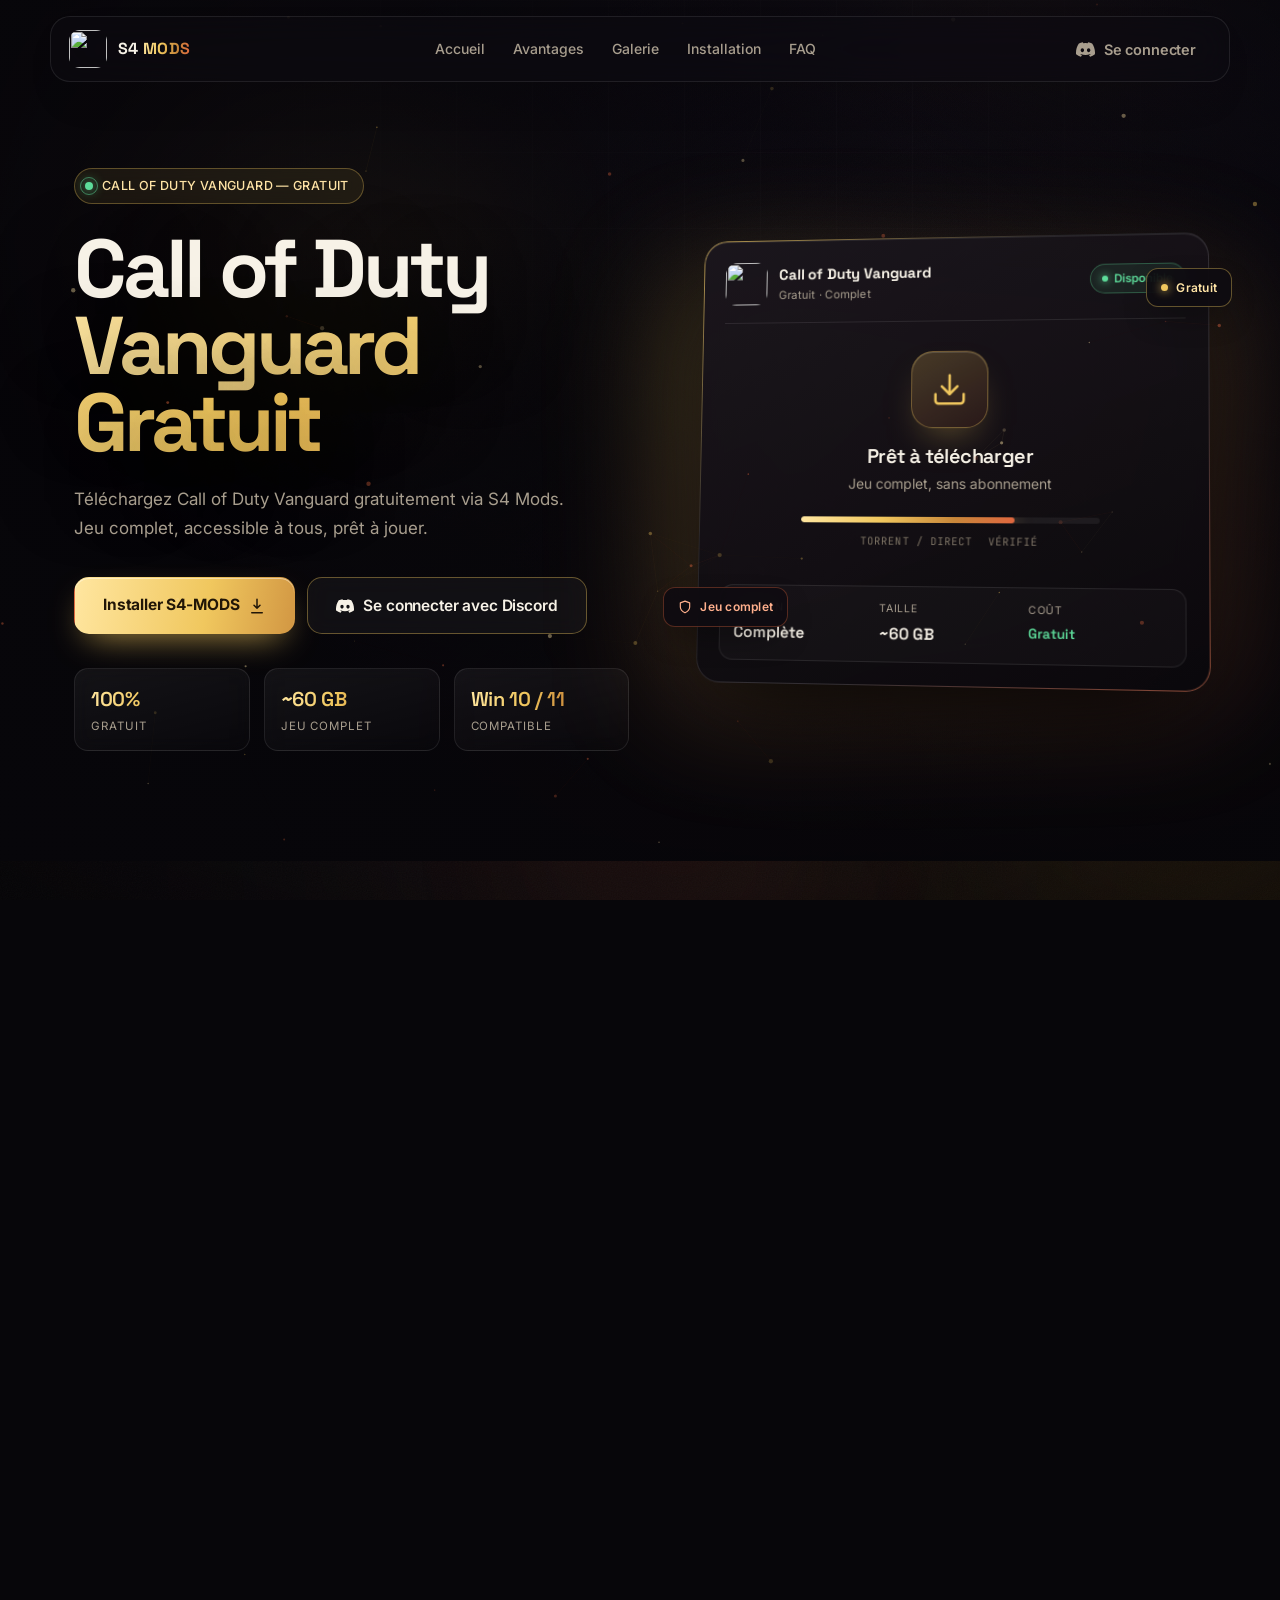
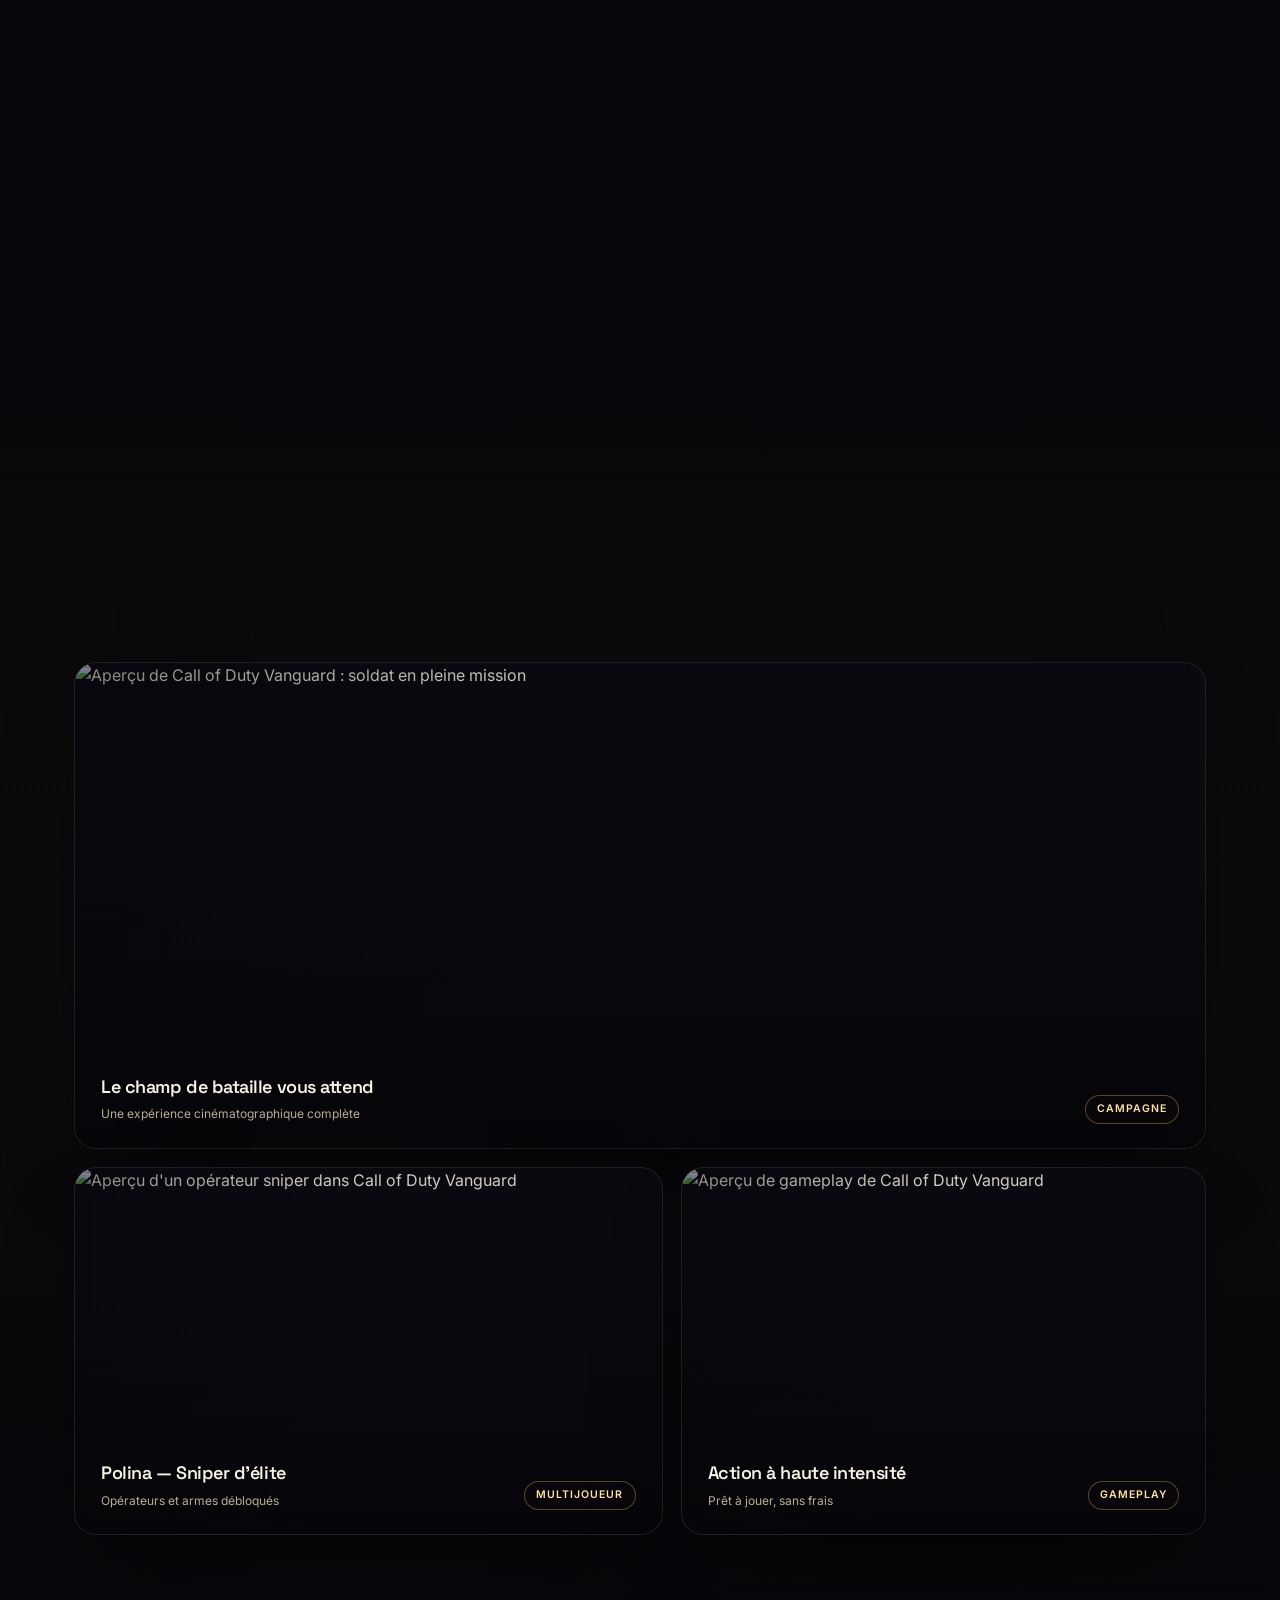
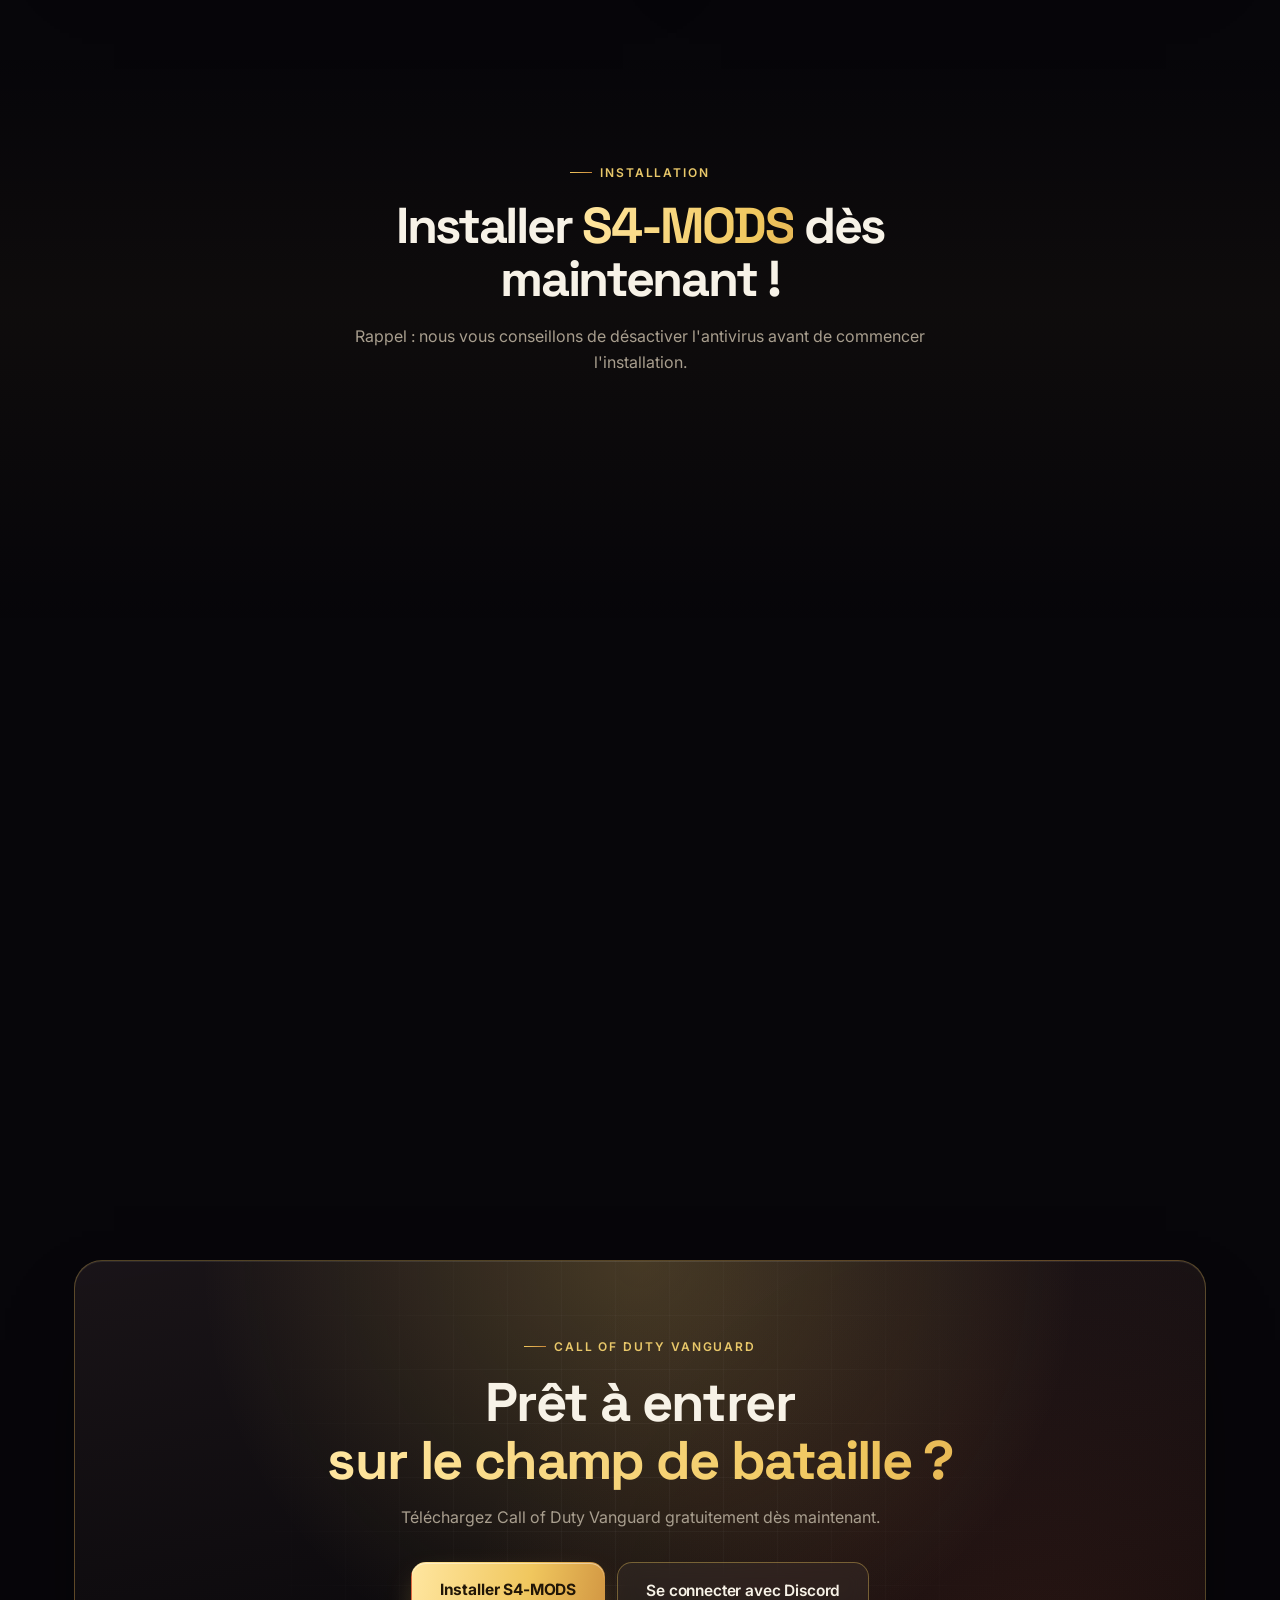
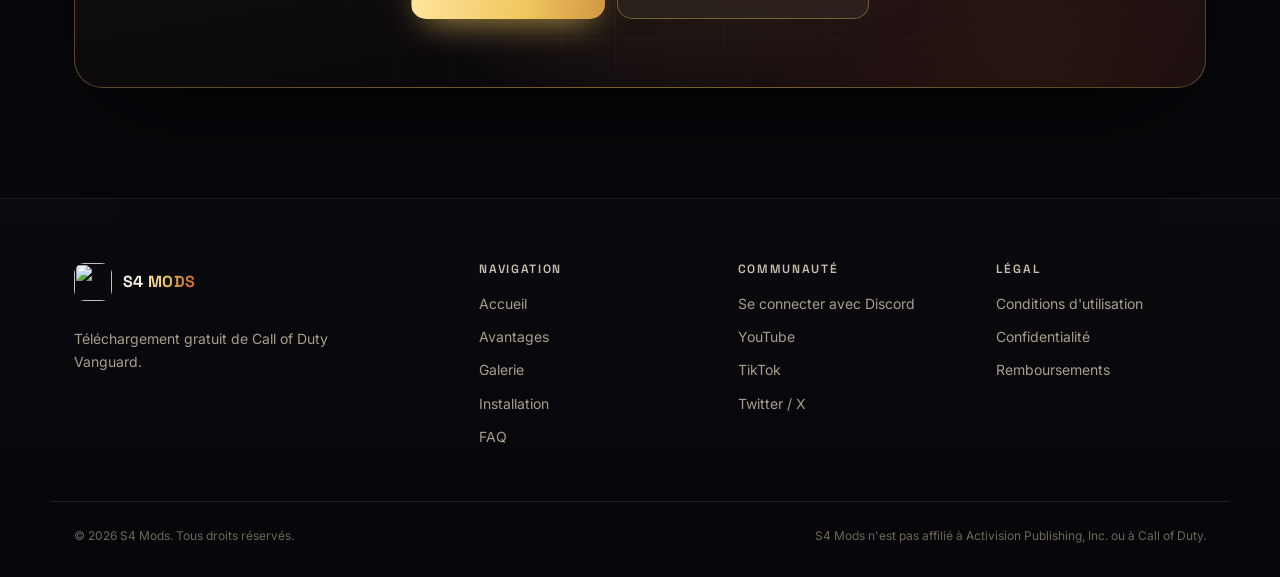
==== commit b5b29d11: "Add files via upload" ====
--- a/index.html
+++ b/index.html
@@ -5,60 +5,65 @@
   <meta name="viewport" content="width=device-width, initial-scale=1" />
   <title>S4 Mods — Call of Duty Vanguard Gratuit</title>
   <meta name="description" content="Télécharge gratuitement Call of Duty Vanguard avec S4 Mods. Jeu complet, sans coût, prêt à jouer." />
-  <meta name="theme-color" content="#0a0806" />
+  <meta name="theme-color" content="#07060a" />
   <link rel="icon" type="image/png" href="https://cdn2.steamgriddb.com/icon/a330f9fecc388ce67f87b09855480ca3.png" />
   <link rel="apple-touch-icon" href="https://cdn2.steamgriddb.com/icon/a330f9fecc388ce67f87b09855480ca3.png" />
   <link rel="preconnect" href="https://fonts.googleapis.com" />
   <link rel="preconnect" href="https://fonts.gstatic.com" crossorigin />
-  <link href="https://fonts.googleapis.com/css2?family=Inter:wght@400;500;600;700&family=Space+Grotesk:wght@500;600;700&display=swap" rel="stylesheet" />
+  <link href="https://fonts.googleapis.com/css2?family=Inter:wght@400;500;600;700&family=Space+Grotesk:wght@500;600;700&family=JetBrains+Mono:wght@500;600&display=swap" rel="stylesheet" />
   <link rel="stylesheet" href="style.css" />
 </head>
 <body>
   <div class="backdrop" aria-hidden="true">
+    <div class="aurora aurora-a"></div>
+    <div class="aurora aurora-b"></div>
+    <div class="aurora aurora-c"></div>
     <div class="grid"></div>
     <div class="orb orb-a"></div>
     <div class="orb orb-b"></div>
     <div class="orb orb-c"></div>
     <div class="noise"></div>
+    <div class="vignette"></div>
   </div>
 
   <header class="nav" id="nav">
     <div class="wrap nav-inner">
-        <a class="brand" href="#accueil" aria-label="S4 Mods, accueil">
-          <span class="brand-mark"><img src="https://cdn2.steamgriddb.com/icon/a330f9fecc388ce67f87b09855480ca3.png" alt="" /></span>
-          <span class="brand-text">S4 <em>MODS</em></span>
-        </a>
-
-        <nav class="nav-links" id="navLinks" aria-label="Navigation principale">
-          <a href="#accueil">Accueil</a>
-          <a href="#fonctionnalites">Avantages</a>
-          <a href="#comment">Installation</a>
-          <a href="#faq">FAQ</a>
-        </nav>
-
-        <div class="nav-actions">
-          <button class="btn btn-ghost nav-login" id="discordLogin" type="button" aria-label="Se connecter avec Discord">
-            <svg viewBox="0 0 24 24" fill="currentColor" aria-hidden="true"><path d="M20.317 4.37a19.79 19.79 0 0 0-4.885-1.515.074.074 0 0 0-.079.037c-.21.375-.444.865-.608 1.25a18.27 18.27 0 0 0-5.487 0 12.64 12.64 0 0 0-.617-1.25.077.077 0 0 0-.079-.037A19.736 19.736 0 0 0 3.677 4.37a.07.07 0 0 0-.032.028C.533 9.046-.32 13.58.099 18.058a.082.082 0 0 0 .031.056 19.9 19.9 0 0 0 5.993 3.03.078.078 0 0 0 .084-.028c.462-.63.874-1.295 1.226-1.994a.076.076 0 0 0-.041-.106 13.107 13.107 0 0 1-1.872-.892.077.077 0 0 1-.008-.128c.126-.094.252-.192.372-.291a.074.074 0 0 1 .078-.01c3.928 1.793 8.18 1.793 12.061 0a.074.074 0 0 1 .079.009c.12.099.246.198.373.292a.077.077 0 0 1-.006.128 12.3 12.3 0 0 1-1.873.891.077.077 0 0 0-.04.107c.36.698.772 1.363 1.225 1.993a.076.076 0 0 0 .084.029 19.839 19.839 0 0 0 6.002-3.03.077.077 0 0 0 .032-.055c.5-5.177-.838-9.674-3.549-13.66a.061.061 0 0 0-.031-.029ZM8.02 15.331c-1.183 0-2.157-1.085-2.157-2.419 0-1.333.956-2.419 2.157-2.419 1.21 0 2.176 1.096 2.157 2.42 0 1.333-.956 2.418-2.157 2.418Zm7.975 0c-1.183 0-2.157-1.085-2.157-2.419 0-1.333.955-2.419 2.157-2.419 1.21 0 2.176 1.096 2.157 2.42 0 1.333-.946 2.418-2.157 2.418Z"/></svg>
-            <span>Se connecter</span>
+      <a class="brand" href="#accueil" aria-label="S4 Mods, accueil">
+        <span class="brand-mark"><img src="https://cdn2.steamgriddb.com/icon/a330f9fecc388ce67f87b09855480ca3.png" alt="" /></span>
+        <span class="brand-text">S4 <em>MODS</em></span>
+      </a>
+
+      <nav class="nav-links" id="navLinks" aria-label="Navigation principale">
+        <a href="#accueil">Accueil</a>
+        <a href="#fonctionnalites">Avantages</a>
+        <a href="#galerie">Galerie</a>
+        <a href="#comment">Installation</a>
+        <a href="#faq">FAQ</a>
+      </nav>
+
+      <div class="nav-actions">
+        <button class="btn btn-ghost nav-login" id="discordLogin" type="button" aria-label="Se connecter avec Discord">
+          <svg viewBox="0 0 24 24" fill="currentColor" aria-hidden="true"><path d="M20.317 4.37a19.79 19.79 0 0 0-4.885-1.515.074.074 0 0 0-.079.037c-.21.375-.444.865-.608 1.25a18.27 18.27 0 0 0-5.487 0 12.64 12.64 0 0 0-.617-1.25.077.077 0 0 0-.079-.037A19.736 19.736 0 0 0 3.677 4.37a.07.07 0 0 0-.032.028C.533 9.046-.32 13.58.099 18.058a.082.082 0 0 0 .031.056 19.9 19.9 0 0 0 5.993 3.03.078.078 0 0 0 .084-.028c.462-.63.874-1.295 1.226-1.994a.076.076 0 0 0-.041-.106 13.107 13.107 0 0 1-1.872-.892.077.077 0 0 1-.008-.128c.126-.094.252-.192.372-.291a.074.074 0 0 1 .078-.01c3.928 1.793 8.18 1.793 12.061 0a.074.074 0 0 1 .079.009c.12.099.246.198.373.292a.077.077 0 0 1-.006.128 12.3 12.3 0 0 1-1.873.891.077.077 0 0 0-.04.107c.36.698.772 1.363 1.225 1.993a.076.076 0 0 0 .084.029 19.839 19.839 0 0 0 6.002-3.03.077.077 0 0 0 .032-.055c.5-5.177-.838-9.674-3.549-13.66a.061.061 0 0 0-.031-.029ZM8.02 15.331c-1.183 0-2.157-1.085-2.157-2.419 0-1.333.956-2.419 2.157-2.419 1.21 0 2.176 1.096 2.157 2.42 0 1.333-.956 2.418-2.157 2.418Zm7.975 0c-1.183 0-2.157-1.085-2.157-2.419 0-1.333.955-2.419 2.157-2.419 1.21 0 2.176 1.096 2.157 2.42 0 1.333-.946 2.418-2.157 2.418Z"/></svg>
+          <span>Se connecter</span>
+        </button>
+        <div class="nav-user" id="navUser" hidden>
+          <button class="user-btn" id="userBtn" type="button" aria-haspopup="true" aria-expanded="false" aria-controls="userMenu">
+            <img class="user-avatar" id="userAvatar" src="" alt="" width="34" height="34" />
+            <span class="user-name" id="userName"></span>
+            <svg class="user-caret" viewBox="0 0 24 24" fill="none" stroke="currentColor" stroke-width="2.2" stroke-linecap="round" stroke-linejoin="round" aria-hidden="true"><path d="m6 9 6 6 6-6"/></svg>
           </button>
-          <div class="nav-user" id="navUser" hidden>
-            <button class="user-btn" id="userBtn" type="button" aria-haspopup="true" aria-expanded="false" aria-controls="userMenu">
-              <img class="user-avatar" id="userAvatar" src="" alt="" width="34" height="34" />
-              <span class="user-name" id="userName"></span>
-              <svg class="user-caret" viewBox="0 0 24 24" fill="none" stroke="currentColor" stroke-width="2.2" stroke-linecap="round" stroke-linejoin="round" aria-hidden="true"><path d="m6 9 6 6 6-6"/></svg>
-            </button>
-            <div class="user-menu" id="userMenu" hidden>
-              <div class="user-menu-head">
-                <img class="user-avatar user-avatar-lg" id="userAvatarMenu" src="" alt="" width="46" height="46" />
-                <div class="user-meta">
-                  <strong id="userDisplayName"></strong>
-                  <small id="userHandle"></small>
-                </div>
-              </div>
-              <a class="user-menu-link" id="userProfile" href="https://discord.com" target="_blank" rel="noopener noreferrer">Ouvrir mon profil Discord</a>
-              <button class="user-menu-logout" id="logoutBtn" type="button">Se déconnecter</button>
-            </div>
-          </div>
+          <div class="user-menu" id="userMenu" hidden>
+            <div class="user-menu-head">
+              <img class="user-avatar user-avatar-lg" id="userAvatarMenu" src="" alt="" width="46" height="46" />
+              <div class="user-meta">
+                <strong id="userDisplayName"></strong>
+                <small id="userHandle"></small>
+              </div>
+            </div>
+            <a class="user-menu-link" id="userProfile" href="https://discord.com" target="_blank" rel="noopener noreferrer">Ouvrir mon profil Discord</a>
+            <button class="user-menu-logout" id="logoutBtn" type="button">Se déconnecter</button>
+          </div>
+        </div>
         <button class="burger" id="burger" type="button" aria-label="Ouvrir le menu" aria-expanded="false" aria-controls="navLinks">
           <span></span><span></span><span></span>
         </button>
@@ -68,6 +73,9 @@
 
   <main>
     <section class="hero" id="accueil">
+      <div class="hero-bg" aria-hidden="true">
+        <img src="ressources/cover/vanguard-cover.jpg" alt="" width="1920" height="1080" fetchpriority="high" />
+      </div>
       <canvas id="particles" aria-hidden="true"></canvas>
       <div class="wrap hero-grid">
         <div class="hero-copy">
@@ -80,7 +88,7 @@
             <span class="grad">Vanguard Gratuit</span>
           </h1>
           <p class="lead reveal" style="--delay:.12s">
-            Téléchargez Call of Duty Vanguard gratuitement via S4 Mods. 
+            Téléchargez Call of Duty Vanguard gratuitement via S4 Mods.
             Jeu complet, accessible à tous, prêt à jouer.
           </p>
           <div class="hero-actions reveal" style="--delay:.18s">
@@ -93,20 +101,21 @@
               Se connecter avec Discord
             </button>
           </div>
-          <ul class="hero-trust reveal" style="--delay:.24s">
-            <li>
-              <svg viewBox="0 0 24 24" fill="none" stroke="currentColor" stroke-width="2.2" stroke-linecap="round" stroke-linejoin="round" aria-hidden="true"><path d="m5 12 5 5L20 7"/></svg>
-              Windows 10 / 11
-            </li>
-            <li>
-              <svg viewBox="0 0 24 24" fill="none" stroke="currentColor" stroke-width="2.2" stroke-linecap="round" stroke-linejoin="round" aria-hidden="true"><path d="m5 12 5 5L20 7"/></svg>
-              100% Gratuit
-            </li>
-            <li>
-              <svg viewBox="0 0 24 24" fill="none" stroke="currentColor" stroke-width="2.2" stroke-linecap="round" stroke-linejoin="round" aria-hidden="true"><path d="m5 12 5 5L20 7"/></svg>
-              Jeu complet
-            </li>
-          </ul>
+
+          <div class="hero-stats reveal" style="--delay:.24s">
+            <div>
+              <strong data-counter data-target="100" data-suffix="%">100%</strong>
+              <span>Gratuit</span>
+            </div>
+            <div>
+              <strong data-counter data-target="60" data-prefix="~" data-suffix=" GB">~60 GB</strong>
+              <span>Jeu complet</span>
+            </div>
+            <div>
+              <strong>Win 10 / 11</strong>
+              <span>Compatible</span>
+            </div>
+          </div>
         </div>
 
         <div class="hero-visual reveal" style="--delay:.2s">
@@ -123,10 +132,19 @@
               <span class="status"><i></i>Disponible</span>
             </div>
 
-            <div class="client-body" style="text-align: center; padding: 40px 20px;">
-              <svg style="width: 80px; height: 80px; margin: 0 auto 20px; color: var(--accent);" viewBox="0 0 24 24" fill="none" stroke="currentColor" stroke-width="1.5" stroke-linecap="round" stroke-linejoin="round" aria-hidden="true"><path d="M21 15v4a2 2 0 0 1-2 2H5a2 2 0 0 1-2-2v-4"/><polyline points="7 10 12 15 17 10"/><line x1="12" y1="15" x2="12" y2="3"/></svg>
-              <h3 style="font-size: 20px; margin-bottom: 10px;">Prêt à télécharger</h3>
-              <p style="color: var(--muted); font-size: 14px;">Jeu complet gratuit</p>
+            <div class="client-body">
+              <div class="download-badge">
+                <svg viewBox="0 0 24 24" fill="none" stroke="currentColor" stroke-width="1.6" stroke-linecap="round" stroke-linejoin="round" aria-hidden="true"><path d="M21 15v4a2 2 0 0 1-2 2H5a2 2 0 0 1-2-2v-4"/><polyline points="7 10 12 15 17 10"/><line x1="12" y1="15" x2="12" y2="3"/></svg>
+              </div>
+              <h3>Prêt à télécharger</h3>
+              <p>Jeu complet, sans abonnement</p>
+              <div class="progress" role="presentation">
+                <span></span>
+              </div>
+              <div class="client-meta">
+                <span>Torrent / Direct</span>
+                <span>Vérifié</span>
+              </div>
             </div>
 
             <div class="client-foot">
@@ -207,6 +225,60 @@
             <p>Retrouvez les modes multijoueur pour affronter d'autres joueurs en ligne.</p>
             <span class="feature-tag">En ligne</span>
           </article>
+
+          <article class="feature reveal">
+            <span class="icon">
+              <svg viewBox="0 0 24 24" fill="none" stroke="currentColor" stroke-width="1.8" stroke-linecap="round" stroke-linejoin="round" aria-hidden="true"><path d="M13 2 3 14h7l-1 8 10-12h-7l1-8z"/></svg>
+            </span>
+            <h3>Téléchargement rapide</h3>
+            <p>Des liens optimisés et prêts à l'emploi pour lancer l'installation sans attendre.</p>
+            <span class="feature-tag">Rapide</span>
+          </article>
+        </div>
+      </div>
+    </section>
+
+    <section class="section gallery-section" id="galerie">
+      <div class="wrap">
+        <div class="section-head reveal">
+          <span class="eyebrow">Galerie</span>
+          <h2>Plongez dans<br /><span class="grad">l'univers Vanguard</span></h2>
+          <p>Un aperçu du jeu et de ses modes avant de lancer le téléchargement.</p>
+        </div>
+
+        <div class="gallery">
+          <figure class="shot shot-wide reveal">
+            <img src="ressources/cover/vanguard-cover.jpg" alt="Aperçu de Call of Duty Vanguard : soldat en pleine mission" width="1920" height="1080" loading="lazy" decoding="async" />
+            <figcaption>
+              <span class="shot-tag">Campagne</span>
+              <div>
+                <strong>Le champ de bataille vous attend</strong>
+                <small>Une expérience cinématographique complète</small>
+              </div>
+            </figcaption>
+          </figure>
+
+          <figure class="shot reveal">
+            <img src="ressources/cover/polina-sniper.jpg" alt="Aperçu d'un opérateur sniper dans Call of Duty Vanguard" width="1024" height="558" loading="lazy" decoding="async" />
+            <figcaption>
+              <span class="shot-tag">Multijoueur</span>
+              <div>
+                <strong>Polina — Sniper d'élite</strong>
+                <small>Opérateurs et armes débloqués</small>
+              </div>
+            </figcaption>
+          </figure>
+
+          <figure class="shot reveal">
+            <img src="ressources/cover/cod-why.jpg" alt="Aperçu de gameplay de Call of Duty Vanguard" width="1920" height="1080" loading="lazy" decoding="async" />
+            <figcaption>
+              <span class="shot-tag">Gameplay</span>
+              <div>
+                <strong>Action à haute intensité</strong>
+                <small>Prêt à jouer, sans frais</small>
+              </div>
+            </figcaption>
+          </figure>
         </div>
       </div>
     </section>
@@ -225,8 +297,10 @@
             <svg viewBox="0 0 24 24" fill="none" stroke="currentColor" stroke-width="2" stroke-linecap="round" stroke-linejoin="round" aria-hidden="true"><path d="M12 3v12m0 0 4-4m-4 4-4-4M5 21h14"/></svg>
           </a>
         </div>
-      </div>
-    </section>
+        <p class="install-note reveal">Windows 10 / 11 · 64 bits · ~60 GB d'espace disque</p>
+      </div>
+    </section>
+
     <section class="section" id="faq">
       <div class="wrap faq-wrap">
         <div class="section-head left reveal">
@@ -289,6 +363,7 @@
         <h4>Navigation</h4>
         <a href="#accueil">Accueil</a>
         <a href="#fonctionnalites">Avantages</a>
+        <a href="#galerie">Galerie</a>
         <a href="#comment">Installation</a>
         <a href="#faq">FAQ</a>
       </div>
@@ -309,10 +384,10 @@
       </div>
     </div>
 
-      <div class="wrap footer-bottom">
-        <p>&copy; <span id="year">2026</span> S4 Mods. Tous droits réservés.</p>
-        <p class="disclaimer">S4 Mods n'est pas affilié à Activision Publishing, Inc. ou à Call of Duty.</p>
-      </div>
+    <div class="wrap footer-bottom">
+      <p>&copy; <span id="year">2026</span> S4 Mods. Tous droits réservés.</p>
+      <p class="disclaimer">S4 Mods n'est pas affilié à Activision Publishing, Inc. ou à Call of Duty.</p>
+    </div>
   </footer>
 
   <div class="toast" id="toast" role="status" aria-live="polite"></div>
--- a/style.css
+++ b/style.css
@@ -1,1488 +1,1594 @@
-:root {
-  --bg: #0a0806;
-  --bg-2: #110d09;
-  --surface: rgba(184, 134, 11, 0.08);
-  --surface-2: rgba(184, 134, 11, 0.12);
-  --border: rgba(184, 134, 11, 0.25);
-  --border-strong: rgba(218, 165, 32, 0.45);
-  --text: #f5f3ee;
-  --muted: #b8a894;
-  --accent: #d4af37;
-  --accent-2: #b8860b;
-  --rust: #8b4513;
-  --green: #6b8e23;
-  --radius: 18px;
-  --font-display: "Space Grotesk", "Segoe UI", sans-serif;
-  --font-body: "Inter", "Segoe UI", sans-serif;
-  --max: 1180px;
-  --grad: linear-gradient(100deg, #d4af37 0%, #b8860b 52%, #8b4513 100%);
-}
-
-* { box-sizing: border-box; }
-
-html {
-  scroll-behavior: smooth;
-  scroll-padding-top: 96px;
-}
-
-body {
-  margin: 0;
-  background: var(--bg);
-  color: var(--text);
-  font-family: var(--font-body);
-  font-size: 16px;
-  line-height: 1.6;
-  overflow-x: hidden;
-  -webkit-font-smoothing: antialiased;
-}
-
-::selection {
-  background: rgba(212, 175, 55, 0.45);
-  color: #fff;
-}
-
-::-webkit-scrollbar { width: 10px; }
-::-webkit-scrollbar-track { background: var(--bg); }
-::-webkit-scrollbar-thumb {
-  background: #1b2133;
-  border-radius: 999px;
-  border: 2px solid var(--bg);
-}
-::-webkit-scrollbar-thumb:hover { background: #2a3350; }
-
-a { color: inherit; text-decoration: none; }
-
-img, svg { display: block; }
-
-h1, h2, h3, h4 {
-  font-family: var(--font-display);
-  line-height: 1.05;
-  letter-spacing: -0.03em;
-  margin: 0;
-}
-
-p { margin: 0; }
-
-.wrap {
-  width: 100%;
-  max-width: var(--max);
-  margin: 0 auto;
-  padding: 0 24px;
-}
-
-.grad {
-  background: var(--grad);
-  background-size: 200% 100%;
-  -webkit-background-clip: text;
-  background-clip: text;
-  color: transparent;
-  animation: gradient-shift 7s ease-in-out infinite;
-}
-
-@keyframes gradient-shift {
-  0%, 100% { background-position: 0% 50%; }
-  50% { background-position: 100% 50%; }
-}
-
-.backdrop {
-  position: fixed;
-  inset: 0;
-  z-index: -1;
-  overflow: hidden;
-  pointer-events: none;
-}
-
-.grid {
-  position: absolute;
-  inset: 0;
-  background-image:
-    linear-gradient(rgba(255, 255, 255, 0.035) 1px, transparent 1px),
-    linear-gradient(90deg, rgba(255, 255, 255, 0.035) 1px, transparent 1px);
-  background-size: 72px 72px;
-  mask-image: radial-gradient(ellipse 85% 65% at 50% 0%, #000 30%, transparent 75%);
-  -webkit-mask-image: radial-gradient(ellipse 85% 65% at 50% 0%, #000 30%, transparent 75%);
-}
-
-.orb {
-  position: absolute;
-  border-radius: 50%;
-  filter: blur(100px);
-  opacity: 0.5;
-}
-
-.orb-a {
-  width: 620px;
-  height: 620px;
-  top: -280px;
-  left: -160px;
-  background: radial-gradient(circle, rgba(212, 175, 55, 0.5), transparent 65%);
-}
-
-.orb-b {
-  width: 560px;
-  height: 560px;
-  top: -140px;
-  right: -180px;
-  background: radial-gradient(circle, rgba(139, 69, 19, 0.4), transparent 65%);
-}
-
-.orb-c {
-  width: 520px;
-  height: 520px;
-  top: 46%;
-  left: 50%;
-  transform: translateX(-50%);
-  background: radial-gradient(circle, rgba(184, 134, 11, 0.18), transparent 70%);
-  opacity: 0.6;
-}
-
-.noise {
-  position: absolute;
-  inset: 0;
-  opacity: 0.035;
-  background-image: url("data:image/svg+xml,%3Csvg xmlns='http://www.w3.org/2000/svg' width='160' height='160'%3E%3Cfilter id='n'%3E%3CfeTurbulence type='fractalNoise' baseFrequency='0.85' numOctaves='3'/%3E%3C/filter%3E%3Crect width='160' height='160' filter='url(%23n)'/%3E%3C/svg%3E");
-}
-
-.btn {
-  display: inline-flex;
-  align-items: center;
-  justify-content: center;
-  gap: 9px;
-  padding: 12px 22px;
-  border-radius: 12px;
-  border: 1px solid transparent;
-  font-family: var(--font-body);
-  font-size: 14.5px;
-  font-weight: 600;
-  letter-spacing: -0.01em;
-  cursor: pointer;
-  transition: transform 0.2s ease, box-shadow 0.25s ease, background 0.25s ease, border-color 0.25s ease, color 0.25s ease;
-  white-space: nowrap;
-}
-
-.btn svg { width: 18px; height: 18px; }
-
-.btn:hover { transform: translateY(-2px); }
-.btn:active { transform: translateY(0); }
-
-.btn-primary {
-  background: linear-gradient(115deg, #d4af37, #b8860b 45%, #8b4513 130%);
-  color: #1a1408;
-  box-shadow: 0 10px 30px -10px rgba(212, 175, 55, 0.75), inset 0 1px 0 rgba(255, 215, 0, 0.4);
-  font-weight: 700;
-}
-
-.btn-primary:hover {
-  box-shadow: 0 18px 42px -12px rgba(212, 175, 55, 0.9), inset 0 1px 0 rgba(255, 215, 0, 0.5);
-}
-
-.btn-outline {
-  background: rgba(184, 134, 11, 0.08);
-  border-color: var(--border-strong);
-  color: var(--text);
-  backdrop-filter: blur(8px);
-}
-
-.btn-outline:hover {
-  background: rgba(184, 134, 11, 0.18);
-  border-color: rgba(212, 175, 55, 0.65);
-}
-
-.btn-ghost {
-  background: transparent;
-  color: var(--muted);
-  padding: 10px 14px;
-}
-
-.btn-ghost:hover { color: var(--text); }
-
-.btn-lg { padding: 15px 28px; font-size: 15.5px; border-radius: 14px; }
-.btn-block { width: 100%; }
-
-.nav {
-  position: fixed;
-  top: 0;
-  left: 0;
-  right: 0;
-  z-index: 80;
-  transition: background 0.3s ease, border-color 0.3s ease, backdrop-filter 0.3s ease;
-  border-bottom: 1px solid transparent;
-}
-
-.nav.scrolled {
-  background: rgba(10, 8, 6, 0.78);
-  border-bottom-color: var(--border);
-  backdrop-filter: blur(18px) saturate(140%);
-}
-
-.nav-inner {
-  display: flex;
-  align-items: center;
-  justify-content: space-between;
-  gap: 20px;
-  height: 76px;
-}
-
-.brand {
-  display: inline-flex;
-  align-items: center;
-  gap: 11px;
-  flex-shrink: 0;
-}
-
-.brand-mark {
-  display: grid;
-  place-items: center;
-  width: 38px;
-  height: 38px;
-  border-radius: 11px;
-  background: transparent;
-  color: #1a1408;
-  font-family: var(--font-display);
-  font-weight: 700;
-  font-size: 16px;
-  letter-spacing: -0.04em;
-}
-
-.brand-mark img,
-.client-logo img {
-  width: 100%;
-  height: 100%;
-  object-fit: contain;
-  border-radius: inherit;
-}
-
-.brand-text {
-  font-family: var(--font-display);
-  font-weight: 700;
-  font-size: 16px;
-  letter-spacing: 0.02em;
-}
-
-.brand-text em {
-  font-style: normal;
-  color: var(--muted);
-}
-
-.nav-links {
-  display: flex;
-  align-items: center;
-  gap: 28px;
-}
-
-.nav-links a {
-  position: relative;
-  font-size: 14px;
-  font-weight: 500;
-  color: var(--muted);
-  transition: color 0.2s ease;
-}
-
-.nav-links a::after {
-  content: "";
-  position: absolute;
-  left: 0;
-  bottom: -6px;
-  width: 100%;
-  height: 1.5px;
-  background: var(--grad);
-  transform: scaleX(0);
-  transform-origin: left;
-  transition: transform 0.25s ease;
-}
-
-.nav-links a:hover { color: var(--text); }
-.nav-links a:hover::after { transform: scaleX(1); }
-
-.nav-actions {
-  display: flex;
-  align-items: center;
-  gap: 10px;
-}
-
-.nav-login svg {
-  width: 19px;
-  height: 19px;
-  flex-shrink: 0;
-}
-
-.nav-user { position: relative; }
-
-.user-btn {
-  display: flex;
-  align-items: center;
-  gap: 9px;
-  padding: 4px 10px 4px 5px;
-  border: 1px solid var(--border);
-  border-radius: 999px;
-  background: rgba(184, 134, 11, 0.08);
-  color: var(--text);
-  font-family: var(--font-body);
-  cursor: pointer;
-  transition: border-color 0.2s ease, background 0.2s ease, transform 0.2s ease;
-}
-
-.user-btn:hover {
-  border-color: var(--border-strong);
-  background: rgba(184, 134, 11, 0.16);
-  transform: translateY(-1px);
-}
-
-.user-avatar {
-  width: 34px;
-  height: 34px;
-  flex-shrink: 0;
-  border-radius: 50%;
-  border: 1px solid var(--border-strong);
-  background: var(--bg-2);
-  object-fit: cover;
-}
-
-.user-avatar-lg {
-  width: 46px;
-  height: 46px;
-}
-
-.user-name {
-  max-width: 128px;
-  overflow: hidden;
-  text-overflow: ellipsis;
-  white-space: nowrap;
-  font-size: 13.5px;
-  font-weight: 600;
-}
-
-.user-caret {
-  width: 14px;
-  height: 14px;
-  flex-shrink: 0;
-  color: var(--muted);
-  transition: transform 0.2s ease;
-}
-
-.user-btn[aria-expanded="true"] .user-caret { transform: rotate(180deg); }
-
-.user-menu {
-  position: absolute;
-  top: calc(100% + 10px);
-  right: 0;
-  z-index: 90;
-  width: 264px;
-  padding: 8px;
-  border: 1px solid var(--border);
-  border-radius: 16px;
-  background: rgba(17, 13, 9, 0.98);
-  box-shadow: 0 30px 60px -24px rgba(0, 0, 0, 0.95);
-  backdrop-filter: blur(20px);
-  animation: user-menu-in 0.18s ease;
-}
-
-@keyframes user-menu-in {
-  from { opacity: 0; transform: translateY(-6px); }
-  to { opacity: 1; transform: none; }
-}
-
-.user-menu-head {
-  display: flex;
-  align-items: center;
-  gap: 12px;
-  padding: 10px;
-  margin-bottom: 6px;
-  border-bottom: 1px solid var(--border);
-}
-
-.user-meta { min-width: 0; }
-
-.user-meta strong {
-  display: block;
-  overflow: hidden;
-  text-overflow: ellipsis;
-  white-space: nowrap;
-  font-family: var(--font-display);
-  font-size: 14.5px;
-}
-
-.user-meta small {
-  display: block;
-  overflow: hidden;
-  text-overflow: ellipsis;
-  white-space: nowrap;
-  color: var(--muted);
-  font-size: 12px;
-}
-
-.user-menu-link,
-.user-menu-logout {
-  display: flex;
-  align-items: center;
-  width: 100%;
-  padding: 10px 12px;
-  border: 0;
-  border-radius: 10px;
-  background: transparent;
-  color: var(--muted);
-  font-family: var(--font-body);
-  font-size: 13.5px;
-  font-weight: 500;
-  text-align: left;
-  cursor: pointer;
-  transition: background 0.2s ease, color 0.2s ease;
-}
-
-.user-menu-link:hover,
-.user-menu-logout:hover {
-  background: rgba(184, 134, 11, 0.14);
-  color: var(--text);
-}
-
-.user-menu-logout { color: #e6a8a0; }
-.user-menu-logout:hover { color: #ffbdb4; }
-
-.burger {
-  display: none;
-  flex-direction: column;
-  justify-content: center;
-  gap: 5px;
-  width: 42px;
-  height: 42px;
-  padding: 0 10px;
-  background: rgba(255, 255, 255, 0.04);
-  border: 1px solid var(--border);
-  border-radius: 11px;
-  cursor: pointer;
-}
-
-.burger span {
-  display: block;
-  width: 100%;
-  height: 2px;
-  border-radius: 2px;
-  background: var(--text);
-  transition: transform 0.3s ease, opacity 0.2s ease;
-}
-
-.burger.open span:nth-child(1) { transform: translateY(7px) rotate(45deg); }
-.burger.open span:nth-child(2) { opacity: 0; }
-.burger.open span:nth-child(3) { transform: translateY(-7px) rotate(-45deg); }
-
-.hero {
-  position: relative;
-  padding: 168px 0 96px;
-  overflow: hidden;
-}
-
-#particles {
-  position: absolute;
-  inset: 0;
-  width: 100%;
-  height: 100%;
-  opacity: 0.7;
-  pointer-events: none;
-}
-
-.hero-grid {
-  position: relative;
-  display: grid;
-  grid-template-columns: 1.04fr 0.96fr;
-  align-items: center;
-  gap: 64px;
-}
-
-.hero-copy { max-width: 640px; }
-
-.badge {
-  display: inline-flex;
-  align-items: center;
-  gap: 9px;
-  padding: 7px 14px 7px 10px;
-  border: 1px solid rgba(139, 92, 246, 0.35);
-  border-radius: 999px;
-  background: rgba(139, 92, 246, 0.09);
-  color: #d7ccff;
-  font-size: 12.5px;
-  font-weight: 500;
-  letter-spacing: 0.03em;
-  text-transform: uppercase;
-}
-
-.pulse {
-  position: relative;
-  width: 8px;
-  height: 8px;
-  border-radius: 50%;
-  background: var(--lime);
-  box-shadow: 0 0 12px var(--lime);
-}
-
-.pulse::after {
-  content: "";
-  position: absolute;
-  inset: -5px;
-  border-radius: 50%;
-  border: 1px solid rgba(182, 255, 60, 0.5);
-  animation: pulse-ring 2s ease-out infinite;
-}
-
-@keyframes pulse-ring {
-  0% { transform: scale(0.6); opacity: 1; }
-  100% { transform: scale(1.7); opacity: 0; }
-}
-
-.hero h1 {
-  margin: 26px 0 24px;
-  font-size: clamp(3.2rem, 6.4vw, 5.4rem);
-  font-weight: 700;
-  letter-spacing: -0.05em;
-  line-height: 0.94;
-}
-
-.lead {
-  max-width: 510px;
-  color: var(--muted);
-  font-size: 17px;
-  line-height: 1.72;
-}
-
-.hero-actions {
-  display: flex;
-  flex-wrap: wrap;
-  gap: 12px;
-  margin-top: 34px;
-}
-
-.hero-trust {
-  display: flex;
-  flex-wrap: wrap;
-  gap: 10px 22px;
-  margin: 30px 0 0;
-  padding: 0;
-  list-style: none;
-  color: var(--muted);
-  font-size: 13px;
-}
-
-.hero-trust li {
-  display: inline-flex;
-  align-items: center;
-  gap: 7px;
-}
-
-.hero-trust svg {
-  width: 15px;
-  height: 15px;
-  color: var(--green);
-}
-
-.hero-visual {
-  position: relative;
-  perspective: 1400px;
-}
-
-.client-glow {
-  position: absolute;
-  inset: 8% -6% -6%;
-  border-radius: 40px;
-  background: linear-gradient(140deg, rgba(139, 92, 246, 0.55), rgba(34, 211, 238, 0.32));
-  filter: blur(60px);
-  opacity: 0.55;
-  z-index: 0;
-}
-
-.client-card {
-  position: relative;
-  z-index: 1;
-  padding: 22px;
-  border: 1px solid rgba(255, 255, 255, 0.13);
-  border-radius: 24px;
-  background:
-    linear-gradient(160deg, rgba(23, 27, 46, 0.94), rgba(7, 11, 20, 0.97));
-  box-shadow:
-    0 40px 80px -30px rgba(0, 0, 0, 0.85),
-    inset 0 1px 0 rgba(255, 255, 255, 0.09);
-  backdrop-filter: blur(20px);
-  transform: rotateY(-7deg) rotateX(4deg);
-  transform-style: preserve-3d;
-  transition: transform 0.35s cubic-bezier(0.2, 0.7, 0.2, 1), box-shadow 0.35s ease;
-  will-change: transform;
-}
-
-.client-card::before {
-  content: "";
-  position: absolute;
-  inset: -1px;
-  border-radius: inherit;
-  padding: 1px;
-  background: linear-gradient(140deg, rgba(139, 92, 246, 0.75), transparent 35%, transparent 65%, rgba(34, 211, 238, 0.6));
-  -webkit-mask: linear-gradient(#000 0 0) content-box, linear-gradient(#000 0 0);
-  mask: linear-gradient(#000 0 0) content-box, linear-gradient(#000 0 0);
-  -webkit-mask-composite: xor;
-  mask-composite: exclude;
-  pointer-events: none;
-}
-
-.client-card:hover {
-  transform: rotateY(-2deg) rotateX(1deg) translateY(-4px);
-  box-shadow:
-    0 50px 100px -30px rgba(0, 0, 0, 0.9),
-    0 0 60px -20px rgba(139, 92, 246, 0.5);
-}
-
-.client-head {
-  display: flex;
-  align-items: center;
-  justify-content: space-between;
-  padding-bottom: 18px;
-  border-bottom: 1px solid var(--border);
-}
-
-.client-id {
-  display: flex;
-  align-items: center;
-  gap: 12px;
-}
-
-.client-logo {
-  display: grid;
-  place-items: center;
-  width: 44px;
-  height: 44px;
-  border-radius: 12px;
-  background: transparent;
-  color: #05070c;
-  font-family: var(--font-display);
-  font-weight: 700;
-}
-
-.client-id strong {
-  display: block;
-  font-family: var(--font-display);
-  font-size: 15px;
-  letter-spacing: -0.01em;
-}
-
-.client-id small {
-  display: block;
-  color: var(--muted);
-  font-size: 11.5px;
-  letter-spacing: 0.02em;
-}
-
-.status {
-  display: inline-flex;
-  align-items: center;
-  gap: 6px;
-  padding: 5px 11px;
-  border: 1px solid rgba(52, 227, 154, 0.3);
-  border-radius: 999px;
-  background: rgba(52, 227, 154, 0.09);
-  color: var(--green);
-  font-size: 11.5px;
-  font-weight: 600;
-}
-
-.status i {
-  width: 6px;
-  height: 6px;
-  border-radius: 50%;
-  background: var(--green);
-  box-shadow: 0 0 8px var(--green);
-}
-
-.client-body { padding: 6px 0; }
-
-.client-row {
-  display: flex;
-  align-items: center;
-  justify-content: space-between;
-  gap: 12px;
-  padding: 13px 4px;
-  border-bottom: 1px solid rgba(255, 255, 255, 0.055);
-}
-
-.client-row:last-child { border-bottom: 0; }
-
-.row-label {
-  display: flex;
-  align-items: center;
-  gap: 12px;
-  font-size: 14px;
-  font-weight: 500;
-}
-
-.row-icon {
-  display: grid;
-  place-items: center;
-  width: 34px;
-  height: 34px;
-  border-radius: 10px;
-  border: 1px solid var(--border);
-  background: rgba(255, 255, 255, 0.04);
-  color: #b9a6ff;
-}
-
-.row-icon svg { width: 17px; height: 17px; }
-
-.toggle {
-  position: relative;
-  width: 44px;
-  height: 24px;
-  flex-shrink: 0;
-  padding: 0;
-  border: 1px solid var(--border-strong);
-  border-radius: 999px;
-  background: rgba(255, 255, 255, 0.08);
-  cursor: pointer;
-  transition: background 0.25s ease, border-color 0.25s ease, box-shadow 0.25s ease;
-}
-
-.toggle span {
-  position: absolute;
-  top: 50%;
-  left: 3px;
-  width: 16px;
-  height: 16px;
-  border-radius: 50%;
-  background: #cfd6e8;
-  transform: translateY(-50%);
-  transition: transform 0.25s cubic-bezier(0.2, 0.8, 0.2, 1), background 0.25s ease;
-}
-
-.toggle.on {
-  border-color: rgba(139, 92, 246, 0.8);
-  background: linear-gradient(100deg, #8b5cf6, #22d3ee);
-  box-shadow: 0 0 18px -4px rgba(139, 92, 246, 0.8);
-}
-
-.toggle.on span {
-  transform: translate(20px, -50%);
-  background: #fff;
-}
-
-.client-foot {
-  display: grid;
-  grid-template-columns: repeat(3, 1fr);
-  gap: 10px;
-  margin-top: 12px;
-  padding: 14px;
-  border: 1px solid var(--border);
-  border-radius: 14px;
-  background: rgba(255, 255, 255, 0.025);
-}
-
-.client-foot div {
-  display: flex;
-  flex-direction: column;
-  gap: 3px;
-}
-
-.client-foot small {
-  color: var(--muted);
-  font-size: 10.5px;
-  text-transform: uppercase;
-  letter-spacing: 0.08em;
-}
-
-.client-foot strong {
-  font-family: var(--font-display);
-  font-size: 16px;
-  font-weight: 600;
-}
-
-.client-foot .ok {
-  color: var(--green);
-  font-size: 13.5px;
-}
-
-.chip {
-  position: absolute;
-  z-index: 2;
-  display: inline-flex;
-  align-items: center;
-  gap: 8px;
-  padding: 9px 14px;
-  border: 1px solid var(--border-strong);
-  border-radius: 12px;
-  background: rgba(10, 14, 24, 0.88);
-  box-shadow: 0 14px 34px -14px rgba(0, 0, 0, 0.9);
-  backdrop-filter: blur(14px);
-  font-size: 12px;
-  font-weight: 600;
-  letter-spacing: 0.02em;
-  animation: float 5.5s ease-in-out infinite;
-}
-
-.chip-a {
-  top: 34px;
-  right: -26px;
-  color: var(--lime);
-  border-color: rgba(182, 255, 60, 0.3);
-}
-
-.chip-a i {
-  width: 7px;
-  height: 7px;
-  border-radius: 50%;
-  background: var(--lime);
-  box-shadow: 0 0 10px var(--lime);
-}
-
-.chip-b {
-  bottom: 58px;
-  left: -30px;
-  color: #8be9ff;
-  border-color: rgba(34, 211, 238, 0.32);
-  animation-delay: -2.7s;
-}
-
-.chip-b svg { width: 14px; height: 14px; }
-
-@keyframes float {
-  0%, 100% { transform: translateY(0); }
-  50% { transform: translateY(-10px); }
-}
-
-.section {
-  position: relative;
-  padding: 110px 0;
-}
-
-.section-head {
-  max-width: 660px;
-  margin: 0 auto 56px;
-  text-align: center;
-}
-
-.section-head.left {
-  margin: 0 0 48px;
-  text-align: left;
-}
-
-.eyebrow {
-  display: inline-flex;
-  align-items: center;
-  gap: 8px;
-  margin-bottom: 18px;
-  color: #a78bfa;
-  font-size: 12px;
-  font-weight: 600;
-  letter-spacing: 0.16em;
-  text-transform: uppercase;
-}
-
-.eyebrow::before {
-  content: "";
-  width: 22px;
-  height: 1px;
-  background: linear-gradient(90deg, var(--accent), var(--accent-2));
-}
-
-.section-head h2 {
-  font-size: clamp(2.1rem, 4vw, 3.15rem);
-  font-weight: 700;
-  letter-spacing: -0.045em;
-}
-
-.section-head p {
-  margin-top: 18px;
-  color: var(--muted);
-  font-size: 16px;
-}
-
-.features {
-  display: grid;
-  grid-template-columns: repeat(3, 1fr);
-  gap: 18px;
-}
-
-.feature {
-  position: relative;
-  overflow: hidden;
-  padding: 28px;
-  border: 1px solid var(--border);
-  border-radius: var(--radius);
-  background: linear-gradient(165deg, rgba(255, 255, 255, 0.05), rgba(255, 255, 255, 0.015));
-  transition: transform 0.3s ease, border-color 0.3s ease, background 0.3s ease;
-}
-
-.feature::after {
-  content: "";
-  position: absolute;
-  top: -40%;
-  right: -30%;
-  width: 260px;
-  height: 260px;
-  border-radius: 50%;
-  background: radial-gradient(circle, rgba(139, 92, 246, 0.2), transparent 65%);
-  opacity: 0;
-  transition: opacity 0.4s ease;
-  pointer-events: none;
-}
-
-.feature:hover {
-  transform: translateY(-5px);
-  border-color: rgba(139, 92, 246, 0.4);
-  background: linear-gradient(165deg, rgba(255, 255, 255, 0.07), rgba(255, 255, 255, 0.02));
-}
-
-.feature:hover::after { opacity: 1; }
-
-.icon {
-  display: grid;
-  place-items: center;
-  width: 48px;
-  height: 48px;
-  margin-bottom: 22px;
-  border: 1px solid rgba(139, 92, 246, 0.35);
-  border-radius: 13px;
-  background: linear-gradient(150deg, rgba(139, 92, 246, 0.22), rgba(34, 211, 238, 0.1));
-  color: #c9b8ff;
-  box-shadow: inset 0 1px 0 rgba(255, 255, 255, 0.12);
-}
-
-.icon svg { width: 23px; height: 23px; }
-
-.feature h3 {
-  font-size: 18px;
-  font-weight: 600;
-  letter-spacing: -0.02em;
-}
-
-.feature p {
-  margin-top: 10px;
-  color: var(--muted);
-  font-size: 14.5px;
-  line-height: 1.65;
-}
-
-.feature-tag {
-  display: inline-block;
-  margin-top: 20px;
-  padding: 4px 10px;
-  border: 1px solid var(--border);
-  border-radius: 999px;
-  background: rgba(255, 255, 255, 0.03);
-  color: #b9c2d6;
-  font-size: 11px;
-  font-weight: 500;
-  letter-spacing: 0.04em;
-}
-
-.steps-section {
-  background: linear-gradient(180deg, transparent, rgba(139, 92, 246, 0.045) 45%, transparent);
-}
-
-.install-cta {
-  display: flex;
-  justify-content: center;
-  margin-top: 8px;
-}
-
-.steps {
-  position: relative;
-  display: grid;
-  grid-template-columns: repeat(3, 1fr);
-  gap: 22px;
-}
-
-.steps::before {
-  content: "";
-  position: absolute;
-  top: 42px;
-  left: 14%;
-  right: 14%;
-  height: 1px;
-  background: linear-gradient(90deg, transparent, rgba(139, 92, 246, 0.45), rgba(34, 211, 238, 0.45), transparent);
-}
-
-.step {
-  position: relative;
-  padding: 0 18px;
-  text-align: center;
-}
-
-.step-num {
-  position: relative;
-  display: grid;
-  place-items: center;
-  width: 84px;
-  height: 84px;
-  margin: 0 auto 24px;
-  border: 1px solid rgba(139, 92, 246, 0.4);
-  border-radius: 50%;
-  background: radial-gradient(circle at 30% 25%, rgba(139, 92, 246, 0.3), rgba(7, 11, 20, 0.95) 70%);
-  color: #cbb8ff;
-  font-family: var(--font-display);
-  font-size: 22px;
-  font-weight: 700;
-  box-shadow: 0 0 0 8px rgba(4, 6, 11, 0.85), 0 18px 40px -18px rgba(139, 92, 246, 0.7);
-}
-
-.step h3 {
-  font-size: 19px;
-  font-weight: 600;
-}
-
-.step p {
-  max-width: 300px;
-  margin: 10px auto 0;
-  color: var(--muted);
-  font-size: 14.5px;
-}
-
-.pricing {
-  display: grid;
-  grid-template-columns: repeat(3, 1fr);
-  gap: 20px;
-  align-items: stretch;
-}
-
-.plan {
-  position: relative;
-  display: flex;
-  flex-direction: column;
-  padding: 30px;
-  border: 1px solid var(--border);
-  border-radius: 20px;
-  background: linear-gradient(170deg, rgba(255, 255, 255, 0.045), rgba(255, 255, 255, 0.012));
-  transition: transform 0.3s ease, border-color 0.3s ease, box-shadow 0.3s ease;
-}
-
-.plan:hover {
-  transform: translateY(-4px);
-  border-color: var(--border-strong);
-}
-
-.plan.featured {
-  border-color: rgba(139, 92, 246, 0.55);
-  background:
-    radial-gradient(circle at 50% 0%, rgba(139, 92, 246, 0.22), transparent 60%),
-    linear-gradient(170deg, rgba(20, 24, 42, 0.95), rgba(8, 12, 22, 0.95));
-  box-shadow: 0 30px 70px -30px rgba(139, 92, 246, 0.75);
-  transform: translateY(-10px);
-}
-
-.plan.featured:hover { transform: translateY(-14px); }
-
-.plan-badge {
-  position: absolute;
-  top: -12px;
-  left: 50%;
-  transform: translateX(-50%);
-  padding: 5px 14px;
-  border-radius: 999px;
-  background: linear-gradient(100deg, #8b5cf6, #22d3ee);
-  color: #05070c;
-  font-size: 10.5px;
-  font-weight: 700;
-  letter-spacing: 0.08em;
-  text-transform: uppercase;
-  white-space: nowrap;
-  box-shadow: 0 8px 24px -8px rgba(139, 92, 246, 0.9);
-}
-
-.plan-head h3 {
-  font-size: 19px;
-  font-weight: 600;
-}
-
-.plan-head p {
-  margin-top: 6px;
-  color: var(--muted);
-  font-size: 13.5px;
-}
-
-.price {
-  display: flex;
-  align-items: baseline;
-  gap: 8px;
-  margin: 24px 0 22px;
-}
-
-.price span {
-  font-family: var(--font-display);
-  font-size: 42px;
-  font-weight: 700;
-  letter-spacing: -0.05em;
-}
-
-.price small {
-  color: var(--muted);
-  font-size: 13px;
-}
-
-.plan-list {
-  display: grid;
-  gap: 11px;
-  margin: 0 0 28px;
-  padding: 22px 0 0;
-  border-top: 1px solid var(--border);
-  list-style: none;
-  flex: 1;
-}
-
-.plan-list li {
-  position: relative;
-  padding-left: 26px;
-  color: #c4ccdd;
-  font-size: 14px;
-}
-
-.plan-list li::before {
-  content: "";
-  position: absolute;
-  left: 0;
-  top: 5px;
-  width: 14px;
-  height: 8px;
-  border-left: 1.8px solid var(--green);
-  border-bottom: 1.8px solid var(--green);
-  transform: rotate(-45deg);
-}
-
-.faq-wrap {
-  display: grid;
-  grid-template-columns: 0.85fr 1.15fr;
-  gap: 64px;
-  align-items: start;
-}
-
-.faq-wrap .section-head { margin-bottom: 0; }
-
-.faq {
-  display: grid;
-  gap: 10px;
-}
-
-.faq details {
-  border: 1px solid var(--border);
-  border-radius: 14px;
-  background: rgba(255, 255, 255, 0.03);
-  overflow: hidden;
-  transition: border-color 0.25s ease, background 0.25s ease;
-}
-
-.faq details:hover { border-color: var(--border-strong); }
-
-.faq details[open] {
-  border-color: rgba(139, 92, 246, 0.4);
-  background: rgba(139, 92, 246, 0.055);
-}
-
-.faq summary {
-  position: relative;
-  display: flex;
-  align-items: center;
-  justify-content: space-between;
-  gap: 18px;
-  padding: 19px 22px;
-  cursor: pointer;
-  list-style: none;
-  font-family: var(--font-display);
-  font-size: 15.5px;
-  font-weight: 500;
-  letter-spacing: -0.01em;
-}
-
-.faq summary::-webkit-details-marker { display: none; }
-
-.plus {
-  position: relative;
-  flex-shrink: 0;
-  width: 20px;
-  height: 20px;
-}
-
-.plus::before,
-.plus::after {
-  content: "";
-  position: absolute;
-  top: 50%;
-  left: 50%;
-  width: 14px;
-  height: 1.6px;
-  border-radius: 2px;
-  background: var(--muted);
-  transform: translate(-50%, -50%);
-  transition: transform 0.3s ease, background 0.3s ease;
-}
-
-.plus::after { transform: translate(-50%, -50%) rotate(90deg); }
-
-details[open] .plus::after {
-  transform: translate(-50%, -50%) rotate(0deg);
-}
-
-details[open] .plus::before,
-details[open] .plus::after { background: #c4b5fd; }
-
-.faq details p {
-  padding: 0 22px 20px;
-  color: var(--muted);
-  font-size: 14.5px;
-  line-height: 1.7;
-}
-
-.cta-section { padding: 40px 0 110px; }
-
-.cta {
-  position: relative;
-  overflow: hidden;
-  padding: 68px 32px;
-  border: 1px solid rgba(139, 92, 246, 0.35);
-  border-radius: 28px;
-  text-align: center;
-  background:
-    radial-gradient(circle at 50% 0%, rgba(139, 92, 246, 0.3), transparent 62%),
-    radial-gradient(circle at 85% 100%, rgba(34, 211, 238, 0.14), transparent 55%),
-    linear-gradient(170deg, rgba(18, 22, 40, 0.9), rgba(6, 9, 17, 0.95));
-  box-shadow: inset 0 1px 0 rgba(255, 255, 255, 0.08);
-}
-
-.cta::before {
-  content: "";
-  position: absolute;
-  inset: 0;
-  background-image:
-    linear-gradient(rgba(255, 255, 255, 0.04) 1px, transparent 1px),
-    linear-gradient(90deg, rgba(255, 255, 255, 0.04) 1px, transparent 1px);
-  background-size: 54px 54px;
-  mask-image: radial-gradient(circle at 50% 50%, #000, transparent 72%);
-  -webkit-mask-image: radial-gradient(circle at 50% 50%, #000, transparent 72%);
-  pointer-events: none;
-}
-
-.cta > * { position: relative; }
-
-.cta h2 {
-  font-size: clamp(2.1rem, 4.4vw, 3.4rem);
-  font-weight: 700;
-}
-
-.cta p {
-  margin-top: 16px;
-  color: var(--muted);
-  font-size: 16px;
-}
-
-.cta-actions {
-  display: flex;
-  flex-wrap: wrap;
-  justify-content: center;
-  gap: 12px;
-  margin-top: 32px;
-}
-
-.footer {
-  border-top: 1px solid var(--border);
-  background: linear-gradient(180deg, rgba(255, 255, 255, 0.02), transparent);
-  padding: 64px 0 32px;
-}
-
-.footer-grid {
-  display: grid;
-  grid-template-columns: 1.7fr repeat(3, 1fr);
-  gap: 48px;
-}
-
-.footer-brand p {
-  max-width: 320px;
-  margin-top: 18px;
-  color: var(--muted);
-  font-size: 14px;
-  line-height: 1.7;
-}
-
-.footer-col {
-  display: flex;
-  flex-direction: column;
-  gap: 11px;
-}
-
-.footer-col h4 {
-  margin-bottom: 6px;
-  font-size: 12px;
-  font-weight: 600;
-  letter-spacing: 0.14em;
-  text-transform: uppercase;
-  color: #c4ccdd;
-}
-
-.footer-col a {
-  width: fit-content;
-  color: var(--muted);
-  font-size: 14px;
-  transition: color 0.2s ease, transform 0.2s ease;
-}
-
-.footer-col a:hover {
-  color: var(--text);
-  transform: translateX(3px);
-}
-
-.footer-bottom {
-  display: flex;
-  flex-wrap: wrap;
-  justify-content: space-between;
-  gap: 12px;
-  margin-top: 52px;
-  padding-top: 24px;
-  border-top: 1px solid var(--border);
-  color: #6f7a92;
-  font-size: 12px;
-}
-
-.disclaimer { max-width: 620px; text-align: right; }
-
-.toast {
-  position: fixed;
-  left: 50%;
-  bottom: 28px;
-  z-index: 120;
-  padding: 13px 22px;
-  border: 1px solid rgba(139, 92, 246, 0.4);
-  border-radius: 13px;
-  background: rgba(12, 16, 28, 0.96);
-  box-shadow: 0 24px 60px -20px rgba(0, 0, 0, 0.9);
-  color: var(--text);
-  font-size: 14px;
-  opacity: 0;
-  pointer-events: none;
-  transform: translate(-50%, 18px);
-  transition: opacity 0.3s ease, transform 0.3s ease;
-  backdrop-filter: blur(14px);
-}
-
-.toast.show {
-  opacity: 1;
-  transform: translate(-50%, 0);
-}
-
-.reveal {
-  opacity: 0;
-  transform: translateY(26px);
-  transition: opacity 0.75s cubic-bezier(0.2, 0.7, 0.2, 1), transform 0.75s cubic-bezier(0.2, 0.7, 0.2, 1);
-  transition-delay: var(--delay, 0s);
-}
-
-.reveal.in {
-  opacity: 1;
-  transform: none;
-}
-
-@media (max-width: 1024px) {
-  .hero-grid { gap: 40px; }
-  .chip-a { right: -8px; }
-  .chip-b { left: -8px; }
-  .features { grid-template-columns: repeat(2, 1fr); }
-  .faq-wrap { grid-template-columns: 1fr; gap: 36px; }
-  .footer-grid { grid-template-columns: 1.4fr 1fr 1fr 1fr; gap: 32px; }
-}
-
-@media (max-width: 860px) {
-  .nav-login span { display: none; }
-  .nav-login { padding: 11px; }
-
-  .user-name,
-  .user-caret { display: none; }
-
-  .user-btn { padding: 4px; }
-
-  .burger { display: flex; }
-
-  .nav-links {
-    position: fixed;
-    top: 76px;
-    left: 16px;
-    right: 16px;
-    z-index: 70;
-    flex-direction: column;
-    align-items: stretch;
-    gap: 4px;
-    padding: 12px;
-    border: 1px solid var(--border);
-    border-radius: 16px;
-    background: rgba(8, 11, 20, 0.97);
-    box-shadow: 0 30px 60px -20px rgba(0, 0, 0, 0.9);
-    backdrop-filter: blur(20px);
-    opacity: 0;
-    visibility: hidden;
-    transform: translateY(-10px);
-    transition: opacity 0.25s ease, transform 0.25s ease, visibility 0.25s;
-  }
-
-  .nav-links.open {
-    opacity: 1;
-    visibility: visible;
-    transform: none;
-  }
-
-  .nav-links a {
-    padding: 12px 14px;
-    border-radius: 10px;
-    font-size: 15px;
-    color: #c4ccdd;
-  }
-
-  .nav-links a:hover { background: rgba(255, 255, 255, 0.05); }
-  .nav-links a::after { display: none; }
-
-  .hero { padding-top: 130px; }
-  .hero-grid { grid-template-columns: 1fr; gap: 56px; }
-  .hero-copy { max-width: none; }
-  .hero-visual { max-width: 520px; margin: 0 auto; width: 100%; }
-  .client-card { transform: none; }
-  .client-card:hover { transform: translateY(-4px); }
-
-  .section { padding: 88px 0; }
-  .pricing { grid-template-columns: 1fr; max-width: 460px; margin: 0 auto; }
-  .plan.featured { transform: none; }
-  .plan.featured:hover { transform: translateY(-4px); }
-  .footer-grid { grid-template-columns: 1fr 1fr; }
-  .footer-brand { grid-column: 1 / -1; }
-  .disclaimer { text-align: left; }
-}
-
-@media (max-width: 620px) {
-  .wrap { padding: 0 18px; }
-  .nav-inner { height: 68px; }
-  .nav-links { top: 68px; }
-  .hero { padding: 116px 0 72px; }
-  .hero h1 { font-size: clamp(2.7rem, 12vw, 3.6rem); }
-  .lead { font-size: 15.5px; }
-  .hero-actions { flex-direction: column; align-items: stretch; }
-  .hero-actions .btn { width: 100%; }
-  .hero-trust { gap: 8px 14px; font-size: 12px; }
-  .client-card { padding: 18px; }
-  .chip-a { top: 14px; right: 6px; }
-  .chip-b { bottom: 66px; left: 6px; }
-  .feature { padding: 24px; }
-  .features { grid-template-columns: 1fr; }
-  .steps { grid-template-columns: 1fr; gap: 42px; }
-  .steps::before { display: none; }
-  .step { padding: 0; }
-  .user-menu { right: -6px; }
-  .section-head { margin-bottom: 40px; }
-  .section { padding: 74px 0; }
-  .cta { padding: 48px 20px; }
-  .cta-actions { flex-direction: column; }
-  .cta-actions .btn { width: 100%; }
-  .footer-grid { grid-template-columns: 1fr 1fr; gap: 34px 24px; }
-  .footer-bottom { flex-direction: column; }
-  .pricing .price span { font-size: 38px; }
-}
-
-@media (prefers-reduced-motion: reduce) {
-  html { scroll-behavior: auto; }
-
-  *, *::before, *::after {
-    animation-duration: 0.01ms !important;
-    animation-iteration-count: 1 !important;
-    transition-duration: 0.01ms !important;
-  }
-
-  .reveal { opacity: 1; transform: none; }
-  #particles { display: none; }
-}
-
-[hidden] { display: none !important; }
-
+:root {
+  --bg: #07060a;
+  --bg-2: #0b0910;
+  --bg-3: #120e13;
+  --surface: rgba(255, 255, 255, 0.045);
+  --surface-2: rgba(255, 255, 255, 0.07);
+  --border: rgba(255, 255, 255, 0.09);
+  --border-strong: rgba(240, 199, 94, 0.38);
+  --text: #f7f2e7;
+  --muted: #a89e8e;
+  --accent: #f0c75e;
+  --accent-2: #c8873a;
+  --accent-3: #e0673f;
+  --green: #5ddc9a;
+  --radius: 20px;
+  --font-display: "Space Grotesk", "Segoe UI", sans-serif;
+  --font-body: "Inter", "Segoe UI", sans-serif;
+  --font-mono: "JetBrains Mono", ui-monospace, monospace;
+  --max: 1180px;
+  --grad: linear-gradient(100deg, #ffe6a0 0%, #f0c75e 38%, #c8873a 72%, #e0673f 100%);
+  --glass: rgba(18, 15, 21, 0.62);
+  --shadow-lg: 0 40px 90px -40px rgba(0, 0, 0, 0.95);
+}
+
+* { box-sizing: border-box; }
+
+html {
+  scroll-behavior: smooth;
+  scroll-padding-top: 110px;
+}
+
+body {
+  margin: 0;
+  background: var(--bg);
+  color: var(--text);
+  font-family: var(--font-body);
+  font-size: 16px;
+  line-height: 1.6;
+  overflow-x: hidden;
+  -webkit-font-smoothing: antialiased;
+  text-rendering: optimizeLegibility;
+}
+
+::selection {
+  background: rgba(240, 199, 94, 0.35);
+  color: #fff;
+}
+
+::-webkit-scrollbar { width: 10px; }
+::-webkit-scrollbar-track { background: var(--bg); }
+::-webkit-scrollbar-thumb {
+  background: linear-gradient(180deg, #4a3a20, #2a2030);
+  border-radius: 999px;
+  border: 2px solid var(--bg);
+}
+::-webkit-scrollbar-thumb:hover { background: linear-gradient(180deg, #6b5329, #3a2b42); }
+
+a { color: inherit; text-decoration: none; }
+img, svg { display: block; }
+
+h1, h2, h3, h4 {
+  font-family: var(--font-display);
+  line-height: 1.05;
+  letter-spacing: -0.03em;
+  margin: 0;
+}
+
+p { margin: 0; }
+
+.wrap {
+  width: 100%;
+  max-width: var(--max);
+  margin: 0 auto;
+  padding: 0 24px;
+}
+
+.grad {
+  background: var(--grad);
+  background-size: 220% 100%;
+  -webkit-background-clip: text;
+  background-clip: text;
+  color: transparent;
+  animation: gradient-shift 8s ease-in-out infinite;
+}
+
+@keyframes gradient-shift {
+  0%, 100% { background-position: 0% 50%; }
+  50% { background-position: 100% 50%; }
+}
+
+/* ---------- Fond animé ---------- */
+
+.backdrop {
+  position: fixed;
+  inset: 0;
+  z-index: -1;
+  overflow: hidden;
+  pointer-events: none;
+  background:
+    radial-gradient(ellipse 120% 80% at 50% -10%, #1a1220 0%, transparent 55%),
+    radial-gradient(ellipse 90% 60% at 100% 100%, #17110a 0%, transparent 55%),
+    linear-gradient(180deg, #0a0810 0%, #07060a 45%, #080609 100%);
+}
+
+.aurora {
+  position: absolute;
+  border-radius: 50%;
+  filter: blur(90px);
+  opacity: 0.55;
+  mix-blend-mode: screen;
+  will-change: transform;
+}
+
+.aurora-a {
+  width: 780px;
+  height: 780px;
+  top: -360px;
+  left: -200px;
+  background: conic-gradient(from 120deg, rgba(240, 199, 94, 0.55), rgba(224, 103, 63, 0.25), transparent 60%);
+  animation: drift-a 24s ease-in-out infinite;
+}
+
+.aurora-b {
+  width: 720px;
+  height: 720px;
+  top: -260px;
+  right: -240px;
+  background: conic-gradient(from 300deg, rgba(200, 135, 58, 0.45), rgba(120, 90, 220, 0.22), transparent 65%);
+  animation: drift-b 30s ease-in-out infinite;
+}
+
+.aurora-c {
+  width: 900px;
+  height: 900px;
+  top: 42%;
+  left: 50%;
+  transform: translateX(-50%);
+  background: radial-gradient(circle, rgba(224, 103, 63, 0.14), transparent 62%);
+  opacity: 0.5;
+  animation: drift-c 36s ease-in-out infinite;
+}
+
+@keyframes drift-a {
+  0%, 100% { transform: translate3d(0, 0, 0) scale(1); }
+  50% { transform: translate3d(90px, 60px, 0) scale(1.12); }
+}
+
+@keyframes drift-b {
+  0%, 100% { transform: translate3d(0, 0, 0) scale(1.05); }
+  50% { transform: translate3d(-80px, 70px, 0) scale(0.95); }
+}
+
+@keyframes drift-c {
+  0%, 100% { transform: translateX(-50%) translateY(0) scale(1); }
+  50% { transform: translateX(-46%) translateY(-40px) scale(1.08); }
+}
+
+.grid {
+  position: absolute;
+  inset: 0;
+  background-image:
+    linear-gradient(rgba(255, 255, 255, 0.04) 1px, transparent 1px),
+    linear-gradient(90deg, rgba(255, 255, 255, 0.04) 1px, transparent 1px);
+  background-size: 76px 76px;
+  mask-image: radial-gradient(ellipse 80% 60% at 50% 0%, #000 20%, transparent 72%);
+  -webkit-mask-image: radial-gradient(ellipse 80% 60% at 50% 0%, #000 20%, transparent 72%);
+}
+
+.orb {
+  position: absolute;
+  border-radius: 50%;
+  filter: blur(110px);
+  opacity: 0.42;
+  will-change: transform;
+}
+
+.orb-a {
+  width: 460px;
+  height: 460px;
+  top: 8%;
+  left: 6%;
+  background: radial-gradient(circle, rgba(240, 199, 94, 0.35), transparent 68%);
+  animation: float-orb 18s ease-in-out infinite;
+}
+
+.orb-b {
+  width: 520px;
+  height: 520px;
+  top: 55%;
+  right: -160px;
+  background: radial-gradient(circle, rgba(200, 135, 58, 0.28), transparent 68%);
+  animation: float-orb 24s ease-in-out infinite reverse;
+}
+
+.orb-c {
+  width: 380px;
+  height: 380px;
+  bottom: -120px;
+  left: 38%;
+  background: radial-gradient(circle, rgba(224, 103, 63, 0.2), transparent 70%);
+  animation: float-orb 21s ease-in-out infinite;
+}
+
+@keyframes float-orb {
+  0%, 100% { transform: translate3d(0, 0, 0); }
+  50% { transform: translate3d(40px, -50px, 0); }
+}
+
+.noise {
+  position: absolute;
+  inset: 0;
+  opacity: 0.04;
+  background-image: url("data:image/svg+xml,%3Csvg xmlns='http://www.w3.org/2000/svg' width='180' height='180'%3E%3Cfilter id='n'%3E%3CfeTurbulence type='fractalNoise' baseFrequency='0.8' numOctaves='3'/%3E%3C/filter%3E%3Crect width='180' height='180' filter='url(%23n)'/%3E%3C/svg%3E");
+}
+
+.vignette {
+  position: absolute;
+  inset: 0;
+  background: radial-gradient(ellipse 100% 100% at 50% 40%, transparent 55%, rgba(0, 0, 0, 0.55) 100%);
+}
+
+/* ---------- Boutons ---------- */
+
+.btn {
+  position: relative;
+  display: inline-flex;
+  align-items: center;
+  justify-content: center;
+  gap: 9px;
+  padding: 12px 22px;
+  border-radius: 13px;
+  border: 1px solid transparent;
+  font-family: var(--font-body);
+  font-size: 14.5px;
+  font-weight: 600;
+  letter-spacing: -0.01em;
+  cursor: pointer;
+  transition: transform 0.2s ease, box-shadow 0.25s ease, background 0.25s ease, border-color 0.25s ease, color 0.25s ease;
+  white-space: nowrap;
+  overflow: hidden;
+}
+
+.btn svg { width: 18px; height: 18px; }
+.btn:hover { transform: translateY(-2px); }
+.btn:active { transform: translateY(0); }
+
+.btn-primary {
+  background: var(--grad);
+  background-size: 160% 100%;
+  color: #211607;
+  box-shadow: 0 14px 34px -14px rgba(240, 199, 94, 0.8), inset 0 1px 0 rgba(255, 255, 255, 0.45);
+  font-weight: 700;
+}
+
+.btn-primary::after {
+  content: "";
+  position: absolute;
+  inset: 0;
+  background: linear-gradient(110deg, transparent 20%, rgba(255, 255, 255, 0.5) 50%, transparent 80%);
+  transform: translateX(-130%);
+  transition: transform 0.7s ease;
+}
+
+.btn-primary:hover {
+  box-shadow: 0 22px 46px -14px rgba(240, 199, 94, 0.95), inset 0 1px 0 rgba(255, 255, 255, 0.55);
+}
+
+.btn-primary:hover::after { transform: translateX(130%); }
+
+.btn-outline {
+  background: rgba(255, 255, 255, 0.045);
+  border-color: var(--border-strong);
+  color: var(--text);
+  backdrop-filter: blur(10px);
+}
+
+.btn-outline:hover {
+  background: rgba(240, 199, 94, 0.12);
+  border-color: rgba(240, 199, 94, 0.62);
+}
+
+.btn-ghost {
+  background: transparent;
+  color: var(--muted);
+  padding: 10px 14px;
+}
+
+.btn-ghost:hover { color: var(--text); }
+
+.btn-lg { padding: 15px 28px; font-size: 15.5px; border-radius: 15px; }
+.btn-block { width: 100%; }
+
+/* ---------- Navigation ---------- */
+
+.nav {
+  position: fixed;
+  top: 0;
+  left: 0;
+  right: 0;
+  z-index: 80;
+  padding: 16px 0;
+  transition: padding 0.3s ease;
+}
+
+.nav-inner {
+  display: flex;
+  align-items: center;
+  justify-content: space-between;
+  gap: 20px;
+  height: 66px;
+  padding: 0 18px;
+  border: 1px solid var(--border);
+  border-radius: 20px;
+  background: rgba(13, 11, 17, 0.55);
+  box-shadow: 0 20px 50px -30px rgba(0, 0, 0, 0.9);
+  backdrop-filter: blur(18px) saturate(150%);
+  transition: background 0.3s ease, border-color 0.3s ease, box-shadow 0.3s ease;
+}
+
+.nav.scrolled { padding: 10px 0; }
+
+.nav.scrolled .nav-inner {
+  background: rgba(11, 9, 14, 0.82);
+  border-color: rgba(240, 199, 94, 0.18);
+  box-shadow: 0 24px 60px -30px rgba(0, 0, 0, 0.95);
+}
+
+.brand {
+  display: inline-flex;
+  align-items: center;
+  gap: 11px;
+  flex-shrink: 0;
+}
+
+.brand-mark {
+  display: grid;
+  place-items: center;
+  width: 38px;
+  height: 38px;
+  border-radius: 11px;
+  background: transparent;
+  transition: transform 0.3s ease;
+}
+
+.brand:hover .brand-mark { transform: rotate(-6deg) scale(1.05); }
+
+.brand-mark img,
+.client-logo img {
+  width: 100%;
+  height: 100%;
+  object-fit: contain;
+  border-radius: inherit;
+}
+
+.brand-text {
+  font-family: var(--font-display);
+  font-weight: 700;
+  font-size: 16px;
+  letter-spacing: 0.02em;
+}
+
+.brand-text em {
+  font-style: normal;
+  background: var(--grad);
+  -webkit-background-clip: text;
+  background-clip: text;
+  color: transparent;
+}
+
+.nav-links {
+  display: flex;
+  align-items: center;
+  gap: 28px;
+}
+
+.nav-links a {
+  position: relative;
+  font-size: 14px;
+  font-weight: 500;
+  color: var(--muted);
+  transition: color 0.2s ease;
+}
+
+.nav-links a::after {
+  content: "";
+  position: absolute;
+  left: 0;
+  bottom: -6px;
+  width: 100%;
+  height: 1.5px;
+  background: var(--grad);
+  transform: scaleX(0);
+  transform-origin: left;
+  transition: transform 0.25s ease;
+}
+
+.nav-links a:hover { color: var(--text); }
+.nav-links a:hover::after { transform: scaleX(1); }
+
+.nav-actions {
+  display: flex;
+  align-items: center;
+  gap: 10px;
+}
+
+.nav-login svg {
+  width: 19px;
+  height: 19px;
+  flex-shrink: 0;
+}
+
+.nav-user { position: relative; }
+
+.user-btn {
+  display: flex;
+  align-items: center;
+  gap: 9px;
+  padding: 4px 10px 4px 5px;
+  border: 1px solid var(--border);
+  border-radius: 999px;
+  background: rgba(255, 255, 255, 0.04);
+  color: var(--text);
+  font-family: var(--font-body);
+  cursor: pointer;
+  transition: border-color 0.2s ease, background 0.2s ease, transform 0.2s ease;
+}
+
+.user-btn:hover {
+  border-color: var(--border-strong);
+  background: rgba(240, 199, 94, 0.1);
+  transform: translateY(-1px);
+}
+
+.user-avatar {
+  width: 34px;
+  height: 34px;
+  flex-shrink: 0;
+  border-radius: 50%;
+  border: 1px solid var(--border-strong);
+  background: var(--bg-2);
+  object-fit: cover;
+}
+
+.user-avatar-lg { width: 46px; height: 46px; }
+
+.user-name {
+  max-width: 128px;
+  overflow: hidden;
+  text-overflow: ellipsis;
+  white-space: nowrap;
+  font-size: 13.5px;
+  font-weight: 600;
+}
+
+.user-caret {
+  width: 14px;
+  height: 14px;
+  flex-shrink: 0;
+  color: var(--muted);
+  transition: transform 0.2s ease;
+}
+
+.user-btn[aria-expanded="true"] .user-caret { transform: rotate(180deg); }
+
+.user-menu {
+  position: absolute;
+  top: calc(100% + 10px);
+  right: 0;
+  z-index: 90;
+  width: 264px;
+  padding: 8px;
+  border: 1px solid var(--border);
+  border-radius: 16px;
+  background: rgba(15, 12, 18, 0.98);
+  box-shadow: 0 30px 60px -24px rgba(0, 0, 0, 0.95);
+  backdrop-filter: blur(20px);
+  animation: user-menu-in 0.18s ease;
+}
+
+@keyframes user-menu-in {
+  from { opacity: 0; transform: translateY(-6px); }
+  to { opacity: 1; transform: none; }
+}
+
+.user-menu-head {
+  display: flex;
+  align-items: center;
+  gap: 12px;
+  padding: 10px;
+  margin-bottom: 6px;
+  border-bottom: 1px solid var(--border);
+}
+
+.user-meta { min-width: 0; }
+
+.user-meta strong {
+  display: block;
+  overflow: hidden;
+  text-overflow: ellipsis;
+  white-space: nowrap;
+  font-family: var(--font-display);
+  font-size: 14.5px;
+}
+
+.user-meta small {
+  display: block;
+  overflow: hidden;
+  text-overflow: ellipsis;
+  white-space: nowrap;
+  color: var(--muted);
+  font-size: 12px;
+}
+
+.user-menu-link,
+.user-menu-logout {
+  display: flex;
+  align-items: center;
+  width: 100%;
+  padding: 10px 12px;
+  border: 0;
+  border-radius: 10px;
+  background: transparent;
+  color: var(--muted);
+  font-family: var(--font-body);
+  font-size: 13.5px;
+  font-weight: 500;
+  text-align: left;
+  cursor: pointer;
+  transition: background 0.2s ease, color 0.2s ease;
+}
+
+.user-menu-link:hover,
+.user-menu-logout:hover {
+  background: rgba(240, 199, 94, 0.12);
+  color: var(--text);
+}
+
+.user-menu-logout { color: #e6a8a0; }
+.user-menu-logout:hover { color: #ffbdb4; }
+
+.burger {
+  display: none;
+  flex-direction: column;
+  justify-content: center;
+  gap: 5px;
+  width: 42px;
+  height: 42px;
+  padding: 0 10px;
+  background: rgba(255, 255, 255, 0.04);
+  border: 1px solid var(--border);
+  border-radius: 11px;
+  cursor: pointer;
+}
+
+.burger span {
+  display: block;
+  width: 100%;
+  height: 2px;
+  border-radius: 2px;
+  background: var(--text);
+  transition: transform 0.3s ease, opacity 0.2s ease;
+}
+
+.burger.open span:nth-child(1) { transform: translateY(7px) rotate(45deg); }
+.burger.open span:nth-child(2) { opacity: 0; }
+.burger.open span:nth-child(3) { transform: translateY(-7px) rotate(-45deg); }
+
+/* ---------- Hero ---------- */
+
+.hero {
+  position: relative;
+  padding: 168px 0 110px;
+  overflow: hidden;
+}
+
+.hero-bg {
+  position: absolute;
+  inset: 0;
+  z-index: 0;
+  overflow: hidden;
+  pointer-events: none;
+}
+
+.hero-bg img {
+  width: 100%;
+  height: 100%;
+  object-fit: cover;
+  object-position: center 32%;
+  opacity: 0.36;
+  filter: saturate(1.05) contrast(1.05);
+  transform: scale(1.04);
+}
+
+.hero-bg::after {
+  content: "";
+  position: absolute;
+  inset: 0;
+  background:
+    linear-gradient(90deg, rgba(7, 6, 10, 0.96) 0%, rgba(7, 6, 10, 0.74) 40%, rgba(7, 6, 10, 0.34) 72%, rgba(7, 6, 10, 0.72) 100%),
+    linear-gradient(180deg, rgba(7, 6, 10, 0.6) 0%, transparent 28%, rgba(7, 6, 10, 0.94) 100%);
+}
+
+#particles {
+  position: absolute;
+  inset: 0;
+  z-index: 1;
+  width: 100%;
+  height: 100%;
+  opacity: 0.7;
+  pointer-events: none;
+}
+
+.hero-grid {
+  position: relative;
+  display: grid;
+  grid-template-columns: 1.04fr 0.96fr;
+  align-items: center;
+  gap: 64px;
+}
+
+.hero-copy { max-width: 640px; }
+
+.badge {
+  display: inline-flex;
+  align-items: center;
+  gap: 9px;
+  padding: 7px 14px 7px 10px;
+  border: 1px solid rgba(240, 199, 94, 0.32);
+  border-radius: 999px;
+  background: rgba(240, 199, 94, 0.08);
+  color: #ffe4a6;
+  font-size: 12.5px;
+  font-weight: 500;
+  letter-spacing: 0.03em;
+  text-transform: uppercase;
+  backdrop-filter: blur(8px);
+}
+
+.pulse {
+  position: relative;
+  width: 8px;
+  height: 8px;
+  border-radius: 50%;
+  background: var(--green);
+  box-shadow: 0 0 12px var(--green);
+}
+
+.pulse::after {
+  content: "";
+  position: absolute;
+  inset: -5px;
+  border-radius: 50%;
+  border: 1px solid rgba(93, 220, 154, 0.5);
+  animation: pulse-ring 2s ease-out infinite;
+}
+
+@keyframes pulse-ring {
+  0% { transform: scale(0.6); opacity: 1; }
+  100% { transform: scale(1.7); opacity: 0; }
+}
+
+.hero h1 {
+  margin: 26px 0 24px;
+  font-size: clamp(3.2rem, 6.4vw, 5.4rem);
+  font-weight: 700;
+  letter-spacing: -0.05em;
+  line-height: 0.94;
+  text-shadow: 0 30px 80px rgba(0, 0, 0, 0.6);
+}
+
+.lead {
+  max-width: 510px;
+  color: var(--muted);
+  font-size: 17px;
+  line-height: 1.72;
+}
+
+.hero-actions {
+  display: flex;
+  flex-wrap: wrap;
+  gap: 12px;
+  margin-top: 34px;
+}
+
+.hero-stats {
+  display: flex;
+  flex-wrap: wrap;
+  gap: 14px;
+  margin-top: 34px;
+}
+
+.hero-stats > div {
+  flex: 1 1 0;
+  min-width: 110px;
+  padding: 14px 16px;
+  border: 1px solid var(--border);
+  border-radius: 14px;
+  background: linear-gradient(165deg, rgba(255, 255, 255, 0.055), rgba(255, 255, 255, 0.012));
+  backdrop-filter: blur(8px);
+}
+
+.hero-stats strong {
+  display: block;
+  font-family: var(--font-display);
+  font-size: 20px;
+  font-weight: 600;
+  letter-spacing: -0.02em;
+  background: var(--grad);
+  -webkit-background-clip: text;
+  background-clip: text;
+  color: transparent;
+}
+
+.hero-stats span {
+  display: block;
+  margin-top: 2px;
+  color: var(--muted);
+  font-size: 11.5px;
+  letter-spacing: 0.08em;
+  text-transform: uppercase;
+}
+
+.hero-visual {
+  position: relative;
+  perspective: 1400px;
+}
+
+.client-glow {
+  position: absolute;
+  inset: 8% -6% -6%;
+  border-radius: 40px;
+  background: linear-gradient(140deg, rgba(240, 199, 94, 0.5), rgba(224, 103, 63, 0.3));
+  filter: blur(60px);
+  opacity: 0.5;
+  z-index: 0;
+}
+
+.client-card {
+  position: relative;
+  z-index: 1;
+  padding: 22px;
+  border: 1px solid rgba(255, 255, 255, 0.11);
+  border-radius: 24px;
+  background: linear-gradient(160deg, rgba(26, 21, 28, 0.94), rgba(9, 7, 11, 0.97));
+  box-shadow:
+    0 40px 80px -30px rgba(0, 0, 0, 0.85),
+    inset 0 1px 0 rgba(255, 255, 255, 0.08);
+  backdrop-filter: blur(20px);
+  transform: rotateY(-7deg) rotateX(4deg);
+  transform-style: preserve-3d;
+  transition: transform 0.35s cubic-bezier(0.2, 0.7, 0.2, 1), box-shadow 0.35s ease;
+  will-change: transform;
+}
+
+.client-card::before {
+  content: "";
+  position: absolute;
+  inset: -1px;
+  border-radius: inherit;
+  padding: 1px;
+  background: linear-gradient(140deg, rgba(240, 199, 94, 0.7), transparent 35%, transparent 65%, rgba(224, 103, 63, 0.55));
+  -webkit-mask: linear-gradient(#000 0 0) content-box, linear-gradient(#000 0 0);
+  mask: linear-gradient(#000 0 0) content-box, linear-gradient(#000 0 0);
+  -webkit-mask-composite: xor;
+  mask-composite: exclude;
+  pointer-events: none;
+}
+
+.client-card:hover {
+  transform: rotateY(-2deg) rotateX(1deg) translateY(-4px);
+  box-shadow:
+    0 50px 100px -30px rgba(0, 0, 0, 0.9),
+    0 0 70px -20px rgba(240, 199, 94, 0.4);
+}
+
+.client-head {
+  display: flex;
+  align-items: center;
+  justify-content: space-between;
+  padding-bottom: 18px;
+  border-bottom: 1px solid var(--border);
+}
+
+.client-id {
+  display: flex;
+  align-items: center;
+  gap: 12px;
+}
+
+.client-logo {
+  display: grid;
+  place-items: center;
+  width: 44px;
+  height: 44px;
+  border-radius: 12px;
+  background: transparent;
+}
+
+.client-id strong {
+  display: block;
+  font-family: var(--font-display);
+  font-size: 15px;
+  letter-spacing: -0.01em;
+}
+
+.client-id small {
+  display: block;
+  color: var(--muted);
+  font-size: 11.5px;
+  letter-spacing: 0.02em;
+}
+
+.status {
+  display: inline-flex;
+  align-items: center;
+  gap: 6px;
+  padding: 5px 11px;
+  border: 1px solid rgba(93, 220, 154, 0.3);
+  border-radius: 999px;
+  background: rgba(93, 220, 154, 0.09);
+  color: var(--green);
+  font-size: 11.5px;
+  font-weight: 600;
+}
+
+.status i {
+  width: 6px;
+  height: 6px;
+  border-radius: 50%;
+  background: var(--green);
+  box-shadow: 0 0 8px var(--green);
+}
+
+.client-body {
+  padding: 30px 8px 22px;
+  text-align: center;
+}
+
+.download-badge {
+  display: grid;
+  place-items: center;
+  width: 78px;
+  height: 78px;
+  margin: 0 auto 18px;
+  border: 1px solid rgba(240, 199, 94, 0.35);
+  border-radius: 22px;
+  background: linear-gradient(150deg, rgba(240, 199, 94, 0.22), rgba(224, 103, 63, 0.1));
+  color: var(--accent);
+  box-shadow: inset 0 1px 0 rgba(255, 255, 255, 0.14), 0 18px 40px -20px rgba(240, 199, 94, 0.6);
+}
+
+.download-badge svg { width: 38px; height: 38px; }
+
+.client-body h3 {
+  font-size: 20px;
+  font-weight: 600;
+  margin-bottom: 6px;
+}
+
+.client-body p {
+  color: var(--muted);
+  font-size: 14px;
+}
+
+.progress {
+  height: 6px;
+  margin: 22px auto 10px;
+  max-width: 300px;
+  border-radius: 999px;
+  background: rgba(255, 255, 255, 0.06);
+  overflow: hidden;
+}
+
+.progress span {
+  display: block;
+  width: 72%;
+  height: 100%;
+  border-radius: inherit;
+  background: var(--grad);
+  box-shadow: 0 0 18px rgba(240, 199, 94, 0.6);
+  animation: progress-glow 3s ease-in-out infinite;
+}
+
+@keyframes progress-glow {
+  0%, 100% { opacity: 0.8; }
+  50% { opacity: 1; }
+}
+
+.client-meta {
+  display: flex;
+  justify-content: center;
+  gap: 16px;
+  color: #7f7566;
+  font-family: var(--font-mono);
+  font-size: 10.5px;
+  letter-spacing: 0.1em;
+  text-transform: uppercase;
+}
+
+.client-foot {
+  display: grid;
+  grid-template-columns: repeat(3, 1fr);
+  gap: 10px;
+  margin-top: 14px;
+  padding: 14px;
+  border: 1px solid var(--border);
+  border-radius: 14px;
+  background: rgba(255, 255, 255, 0.025);
+}
+
+.client-foot div {
+  display: flex;
+  flex-direction: column;
+  gap: 3px;
+}
+
+.client-foot small {
+  color: var(--muted);
+  font-size: 10.5px;
+  text-transform: uppercase;
+  letter-spacing: 0.08em;
+}
+
+.client-foot strong {
+  font-family: var(--font-display);
+  font-size: 16px;
+  font-weight: 600;
+}
+
+.client-foot .ok {
+  color: var(--green);
+  font-size: 13.5px;
+}
+
+.chip {
+  position: absolute;
+  z-index: 2;
+  display: inline-flex;
+  align-items: center;
+  gap: 8px;
+  padding: 9px 14px;
+  border: 1px solid var(--border-strong);
+  border-radius: 12px;
+  background: rgba(14, 11, 16, 0.88);
+  box-shadow: 0 14px 34px -14px rgba(0, 0, 0, 0.9);
+  backdrop-filter: blur(14px);
+  font-size: 12px;
+  font-weight: 600;
+  letter-spacing: 0.02em;
+  animation: float 5.5s ease-in-out infinite;
+}
+
+.chip-a {
+  top: 34px;
+  right: -26px;
+  color: #ffe4a6;
+}
+
+.chip-a i {
+  width: 7px;
+  height: 7px;
+  border-radius: 50%;
+  background: var(--accent);
+  box-shadow: 0 0 10px var(--accent);
+}
+
+.chip-b {
+  bottom: 58px;
+  left: -30px;
+  color: #ffb08d;
+  border-color: rgba(224, 103, 63, 0.34);
+  animation-delay: -2.7s;
+}
+
+.chip-b svg { width: 14px; height: 14px; }
+
+@keyframes float {
+  0%, 100% { transform: translateY(0); }
+  50% { transform: translateY(-10px); }
+}
+
+/* ---------- Sections ---------- */
+
+.section {
+  position: relative;
+  padding: 110px 0;
+}
+
+.section-head {
+  max-width: 660px;
+  margin: 0 auto 56px;
+  text-align: center;
+}
+
+.section-head.left {
+  margin: 0 0 48px;
+  text-align: left;
+}
+
+.eyebrow {
+  display: inline-flex;
+  align-items: center;
+  gap: 8px;
+  margin-bottom: 18px;
+  color: #e9c86a;
+  font-size: 12px;
+  font-weight: 600;
+  letter-spacing: 0.16em;
+  text-transform: uppercase;
+}
+
+.eyebrow::before {
+  content: "";
+  width: 22px;
+  height: 1px;
+  background: linear-gradient(90deg, var(--accent), var(--accent-2));
+}
+
+.section-head h2 {
+  font-size: clamp(2.1rem, 4vw, 3.15rem);
+  font-weight: 700;
+  letter-spacing: -0.045em;
+}
+
+.section-head p {
+  margin-top: 18px;
+  color: var(--muted);
+  font-size: 16px;
+}
+
+.features {
+  display: grid;
+  grid-template-columns: repeat(3, 1fr);
+  gap: 18px;
+}
+
+.feature {
+  position: relative;
+  overflow: hidden;
+  padding: 28px;
+  border: 1px solid var(--border);
+  border-radius: var(--radius);
+  background: linear-gradient(165deg, rgba(255, 255, 255, 0.055), rgba(255, 255, 255, 0.015));
+  transition: transform 0.3s ease, border-color 0.3s ease, background 0.3s ease, box-shadow 0.3s ease;
+}
+
+.feature::after {
+  content: "";
+  position: absolute;
+  top: -40%;
+  right: -30%;
+  width: 260px;
+  height: 260px;
+  border-radius: 50%;
+  background: radial-gradient(circle, rgba(240, 199, 94, 0.18), transparent 65%);
+  opacity: 0;
+  transition: opacity 0.4s ease;
+  pointer-events: none;
+}
+
+.feature:hover {
+  transform: translateY(-5px);
+  border-color: rgba(240, 199, 94, 0.36);
+  background: linear-gradient(165deg, rgba(255, 255, 255, 0.075), rgba(255, 255, 255, 0.02));
+  box-shadow: 0 30px 60px -35px rgba(240, 199, 94, 0.5);
+}
+
+.feature:hover::after { opacity: 1; }
+
+.icon {
+  display: grid;
+  place-items: center;
+  width: 48px;
+  height: 48px;
+  margin-bottom: 22px;
+  border: 1px solid rgba(240, 199, 94, 0.32);
+  border-radius: 13px;
+  background: linear-gradient(150deg, rgba(240, 199, 94, 0.2), rgba(224, 103, 63, 0.1));
+  color: #f4d27d;
+  box-shadow: inset 0 1px 0 rgba(255, 255, 255, 0.12);
+}
+
+.icon svg { width: 23px; height: 23px; }
+
+.feature h3 {
+  font-size: 18px;
+  font-weight: 600;
+  letter-spacing: -0.02em;
+}
+
+.feature p {
+  margin-top: 10px;
+  color: var(--muted);
+  font-size: 14.5px;
+  line-height: 1.65;
+}
+
+.feature-tag {
+  display: inline-block;
+  margin-top: 20px;
+  padding: 4px 10px;
+  border: 1px solid var(--border);
+  border-radius: 999px;
+  background: rgba(255, 255, 255, 0.03);
+  color: #c8bfae;
+  font-size: 11px;
+  font-weight: 500;
+  letter-spacing: 0.04em;
+}
+
+/* ---------- Galerie ---------- */
+
+.gallery-section {
+  background: linear-gradient(180deg, transparent, rgba(240, 199, 94, 0.028) 42%, transparent);
+}
+
+.gallery {
+  display: grid;
+  grid-template-columns: 1.12fr 1fr;
+  gap: 18px;
+}
+
+.shot {
+  position: relative;
+  margin: 0;
+  overflow: hidden;
+  border: 1px solid var(--border);
+  border-radius: 22px;
+  background: var(--bg-2);
+  box-shadow: var(--shadow-lg);
+  isolation: isolate;
+  transition: transform 0.35s ease, border-color 0.35s ease, box-shadow 0.35s ease;
+}
+
+.shot-wide { grid-column: 1 / -1; }
+
+.shot img {
+  width: 100%;
+  height: 100%;
+  aspect-ratio: 16 / 10;
+  object-fit: cover;
+  filter: saturate(0.92) brightness(0.84);
+  transition: transform 0.9s cubic-bezier(0.16, 1, 0.3, 1), filter 0.5s ease;
+}
+
+.shot-wide img { aspect-ratio: 21 / 9; }
+
+.shot::after {
+  content: "";
+  position: absolute;
+  inset: 0;
+  z-index: 1;
+  background:
+    linear-gradient(180deg, transparent 38%, rgba(5, 4, 7, 0.9) 100%),
+    linear-gradient(90deg, rgba(5, 4, 7, 0.35), transparent 45%);
+  pointer-events: none;
+}
+
+.shot:hover {
+  transform: translateY(-4px);
+  border-color: rgba(240, 199, 94, 0.34);
+  box-shadow: 0 42px 90px -38px rgba(240, 199, 94, 0.42);
+}
+
+.shot:hover img {
+  transform: scale(1.055);
+  filter: saturate(1.06) brightness(0.95);
+}
+
+.shot figcaption {
+  position: absolute;
+  left: 0;
+  right: 0;
+  bottom: 0;
+  z-index: 2;
+  display: flex;
+  align-items: flex-end;
+  justify-content: space-between;
+  gap: 14px;
+  padding: 24px 26px;
+}
+
+.shot figcaption strong {
+  display: block;
+  font-family: var(--font-display);
+  font-size: 18px;
+  font-weight: 600;
+  letter-spacing: -0.025em;
+}
+
+.shot figcaption small {
+  display: block;
+  margin-top: 3px;
+  color: #b9ad99;
+  font-size: 12px;
+}
+
+.shot-tag {
+  order: 2;
+  flex: none;
+  padding: 5px 11px;
+  border: 1px solid rgba(240, 199, 94, 0.34);
+  border-radius: 999px;
+  background: rgba(12, 9, 14, 0.62);
+  color: #ffe4a6;
+  font-size: 10.5px;
+  font-weight: 600;
+  letter-spacing: 0.1em;
+  text-transform: uppercase;
+  backdrop-filter: blur(10px);
+}
+
+.steps-section {
+  background: linear-gradient(180deg, transparent, rgba(240, 199, 94, 0.035) 45%, transparent);
+}
+
+.install-cta {
+  display: flex;
+  justify-content: center;
+  margin-top: 8px;
+}
+
+.install-note {
+  margin-top: 20px;
+  text-align: center;
+  color: #756b5d;
+  font-family: var(--font-mono);
+  font-size: 11.5px;
+  letter-spacing: 0.1em;
+  text-transform: uppercase;
+}
+
+/* ---------- FAQ ---------- */
+
+.faq-wrap {
+  display: grid;
+  grid-template-columns: 0.85fr 1.15fr;
+  gap: 64px;
+  align-items: start;
+}
+
+.faq-wrap .section-head { margin-bottom: 0; }
+
+.faq {
+  display: grid;
+  gap: 10px;
+}
+
+.faq details {
+  border: 1px solid var(--border);
+  border-radius: 14px;
+  background: rgba(255, 255, 255, 0.03);
+  overflow: hidden;
+  transition: border-color 0.25s ease, background 0.25s ease;
+}
+
+.faq details:hover { border-color: var(--border-strong); }
+
+.faq details[open] {
+  border-color: rgba(240, 199, 94, 0.34);
+  background: rgba(240, 199, 94, 0.045);
+}
+
+.faq summary {
+  position: relative;
+  display: flex;
+  align-items: center;
+  justify-content: space-between;
+  gap: 18px;
+  padding: 19px 22px;
+  cursor: pointer;
+  list-style: none;
+  font-family: var(--font-display);
+  font-size: 15.5px;
+  font-weight: 500;
+  letter-spacing: -0.01em;
+}
+
+.faq summary::-webkit-details-marker { display: none; }
+
+.plus {
+  position: relative;
+  flex-shrink: 0;
+  width: 20px;
+  height: 20px;
+}
+
+.plus::before,
+.plus::after {
+  content: "";
+  position: absolute;
+  top: 50%;
+  left: 50%;
+  width: 14px;
+  height: 1.6px;
+  border-radius: 2px;
+  background: var(--muted);
+  transform: translate(-50%, -50%);
+  transition: transform 0.3s ease, background 0.3s ease;
+}
+
+.plus::after { transform: translate(-50%, -50%) rotate(90deg); }
+
+details[open] .plus::after {
+  transform: translate(-50%, -50%) rotate(0deg);
+}
+
+details[open] .plus::before,
+details[open] .plus::after { background: var(--accent); }
+
+.faq details p {
+  padding: 0 22px 20px;
+  color: var(--muted);
+  font-size: 14.5px;
+  line-height: 1.7;
+}
+
+/* ---------- CTA ---------- */
+
+.cta-section { padding: 40px 0 110px; }
+
+.cta {
+  position: relative;
+  overflow: hidden;
+  padding: 68px 32px;
+  border: 1px solid rgba(240, 199, 94, 0.3);
+  border-radius: 28px;
+  text-align: center;
+  background:
+    radial-gradient(circle at 50% 0%, rgba(240, 199, 94, 0.22), transparent 62%),
+    radial-gradient(circle at 85% 100%, rgba(224, 103, 63, 0.14), transparent 55%),
+    linear-gradient(170deg, rgba(28, 22, 26, 0.9), rgba(7, 6, 9, 0.95));
+  box-shadow: inset 0 1px 0 rgba(255, 255, 255, 0.08), var(--shadow-lg);
+}
+
+.cta::before {
+  content: "";
+  position: absolute;
+  inset: 0;
+  background-image:
+    linear-gradient(rgba(255, 255, 255, 0.04) 1px, transparent 1px),
+    linear-gradient(90deg, rgba(255, 255, 255, 0.04) 1px, transparent 1px);
+  background-size: 54px 54px;
+  mask-image: radial-gradient(circle at 50% 50%, #000, transparent 72%);
+  -webkit-mask-image: radial-gradient(circle at 50% 50%, #000, transparent 72%);
+  pointer-events: none;
+}
+
+.cta > * { position: relative; }
+
+.cta h2 {
+  font-size: clamp(2.1rem, 4.4vw, 3.4rem);
+  font-weight: 700;
+}
+
+.cta p {
+  margin-top: 16px;
+  color: var(--muted);
+  font-size: 16px;
+}
+
+.cta-actions {
+  display: flex;
+  flex-wrap: wrap;
+  justify-content: center;
+  gap: 12px;
+  margin-top: 32px;
+}
+
+/* ---------- Footer ---------- */
+
+.footer {
+  border-top: 1px solid var(--border);
+  background: linear-gradient(180deg, rgba(255, 255, 255, 0.02), transparent);
+  padding: 64px 0 32px;
+}
+
+.footer-grid {
+  display: grid;
+  grid-template-columns: 1.7fr repeat(3, 1fr);
+  gap: 48px;
+}
+
+.footer-brand p {
+  max-width: 320px;
+  margin-top: 18px;
+  color: var(--muted);
+  font-size: 14px;
+  line-height: 1.7;
+}
+
+.footer-col {
+  display: flex;
+  flex-direction: column;
+  gap: 11px;
+}
+
+.footer-col h4 {
+  margin-bottom: 6px;
+  font-size: 12px;
+  font-weight: 600;
+  letter-spacing: 0.14em;
+  text-transform: uppercase;
+  color: #c8bfae;
+}
+
+.footer-col a {
+  width: fit-content;
+  color: var(--muted);
+  font-size: 14px;
+  transition: color 0.2s ease, transform 0.2s ease;
+}
+
+.footer-col a:hover {
+  color: var(--text);
+  transform: translateX(3px);
+}
+
+.footer-bottom {
+  display: flex;
+  flex-wrap: wrap;
+  justify-content: space-between;
+  gap: 12px;
+  margin-top: 52px;
+  padding-top: 24px;
+  border-top: 1px solid var(--border);
+  color: #6f665a;
+  font-size: 12px;
+}
+
+.disclaimer { max-width: 620px; text-align: right; }
+
+/* ---------- Toast ---------- */
+
+.toast {
+  position: fixed;
+  left: 50%;
+  bottom: 28px;
+  z-index: 120;
+  padding: 13px 22px;
+  border: 1px solid rgba(240, 199, 94, 0.38);
+  border-radius: 13px;
+  background: rgba(14, 11, 16, 0.96);
+  box-shadow: 0 24px 60px -20px rgba(0, 0, 0, 0.9);
+  color: var(--text);
+  font-size: 14px;
+  opacity: 0;
+  pointer-events: none;
+  transform: translate(-50%, 18px);
+  transition: opacity 0.3s ease, transform 0.3s ease;
+  backdrop-filter: blur(14px);
+}
+
+.toast.show {
+  opacity: 1;
+  transform: translate(-50%, 0);
+}
+
+/* ---------- Animations ---------- */
+
+.reveal {
+  opacity: 0;
+  transform: translateY(26px);
+  transition: opacity 0.75s cubic-bezier(0.2, 0.7, 0.2, 1), transform 0.75s cubic-bezier(0.2, 0.7, 0.2, 1);
+  transition-delay: var(--delay, 0s);
+}
+
+.reveal.in {
+  opacity: 1;
+  transform: none;
+}
+
+/* ---------- Responsive ---------- */
+
+@media (max-width: 1024px) {
+  .hero-grid { gap: 40px; }
+  .chip-a { right: -8px; }
+  .chip-b { left: -8px; }
+  .features { grid-template-columns: repeat(2, 1fr); }
+  .faq-wrap { grid-template-columns: 1fr; gap: 36px; }
+  .footer-grid { grid-template-columns: 1.4fr 1fr 1fr 1fr; gap: 32px; }
+}
+
+@media (max-width: 860px) {
+  .nav-login span { display: none; }
+  .nav-login { padding: 11px; }
+
+  .user-name,
+  .user-caret { display: none; }
+
+  .user-btn { padding: 4px; }
+
+  .burger { display: flex; }
+
+  .nav-links {
+    position: fixed;
+    top: 88px;
+    left: 16px;
+    right: 16px;
+    z-index: 70;
+    flex-direction: column;
+    align-items: stretch;
+    gap: 4px;
+    padding: 12px;
+    border: 1px solid var(--border);
+    border-radius: 16px;
+    background: rgba(10, 8, 13, 0.97);
+    box-shadow: 0 30px 60px -20px rgba(0, 0, 0, 0.9);
+    backdrop-filter: blur(20px);
+    opacity: 0;
+    visibility: hidden;
+    transform: translateY(-10px);
+    transition: opacity 0.25s ease, transform 0.25s ease, visibility 0.25s;
+  }
+
+  .nav-links.open {
+    opacity: 1;
+    visibility: visible;
+    transform: none;
+  }
+
+  .nav-links a {
+    padding: 12px 14px;
+    border-radius: 10px;
+    font-size: 15px;
+    color: #c8bfae;
+  }
+
+  .nav-links a:hover { background: rgba(255, 255, 255, 0.05); }
+  .nav-links a::after { display: none; }
+
+  .hero { padding-top: 132px; }
+  .hero-grid { grid-template-columns: 1fr; gap: 56px; }
+  .hero-copy { max-width: none; }
+  .hero-visual { max-width: 520px; margin: 0 auto; width: 100%; }
+  .client-card { transform: none; }
+  .client-card:hover { transform: translateY(-4px); }
+
+  .section { padding: 88px 0; }
+  .footer-grid { grid-template-columns: 1fr 1fr; }
+  .footer-brand { grid-column: 1 / -1; }
+  .disclaimer { text-align: left; }
+}
+
+@media (max-width: 620px) {
+  .wrap { padding: 0 18px; }
+  .nav { padding: 10px 0; }
+  .nav-inner { height: 60px; padding: 0 12px; border-radius: 16px; }
+  .nav-links { top: 80px; }
+  .hero { padding: 116px 0 72px; }
+  .hero h1 { font-size: clamp(2.7rem, 12vw, 3.6rem); }
+  .lead { font-size: 15.5px; }
+  .hero-actions { flex-direction: column; align-items: stretch; }
+  .hero-actions .btn { width: 100%; }
+  .hero-stats { gap: 10px; }
+  .hero-stats > div { min-width: 90px; padding: 12px; }
+  .hero-stats strong { font-size: 17px; }
+  .client-card { padding: 18px; }
+  .chip-a { top: 14px; right: 6px; }
+  .chip-b { bottom: 66px; left: 6px; }
+  .feature { padding: 24px; }
+  .features { grid-template-columns: 1fr; }
+  .hero-bg img { opacity: 0.24; }
+  .gallery { grid-template-columns: 1fr; }
+  .shot-wide { grid-column: auto; }
+  .shot img,
+  .shot-wide img { aspect-ratio: 16 / 10; }
+  .shot figcaption { padding: 18px 18px; }
+  .shot figcaption strong { font-size: 16px; }
+  .shot figcaption small { font-size: 11.5px; }
+  .user-menu { right: -6px; }
+  .section-head { margin-bottom: 40px; }
+  .section { padding: 74px 0; }
+  .cta { padding: 48px 20px; }
+  .cta-actions { flex-direction: column; }
+  .cta-actions .btn { width: 100%; }
+  .footer-grid { grid-template-columns: 1fr 1fr; gap: 34px 24px; }
+  .footer-bottom { flex-direction: column; }
+}
+
+@media (prefers-reduced-motion: reduce) {
+  html { scroll-behavior: auto; }
+
+  *, *::before, *::after {
+    animation-duration: 0.01ms !important;
+    animation-iteration-count: 1 !important;
+    transition-duration: 0.01ms !important;
+  }
+
+  .reveal { opacity: 1; transform: none; }
+  #particles { display: none; }
+}
+
+[hidden] { display: none !important; }
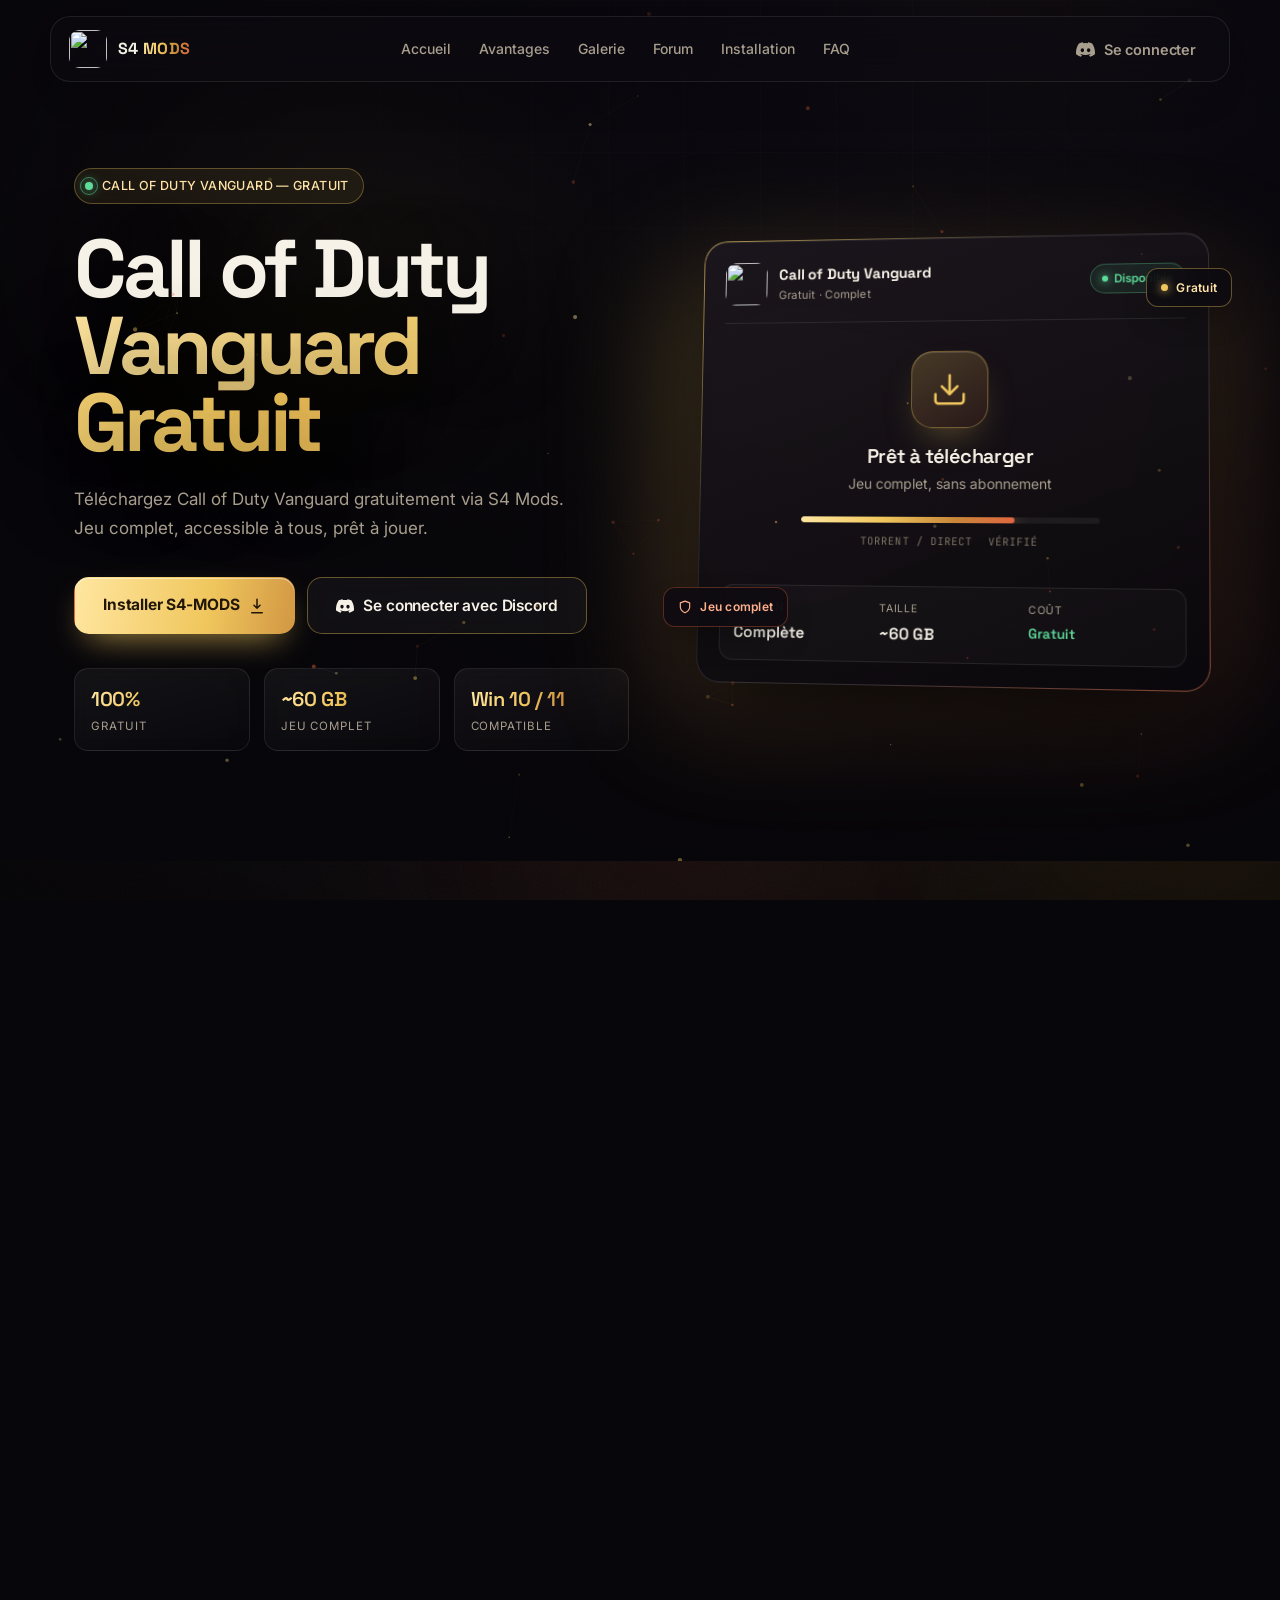
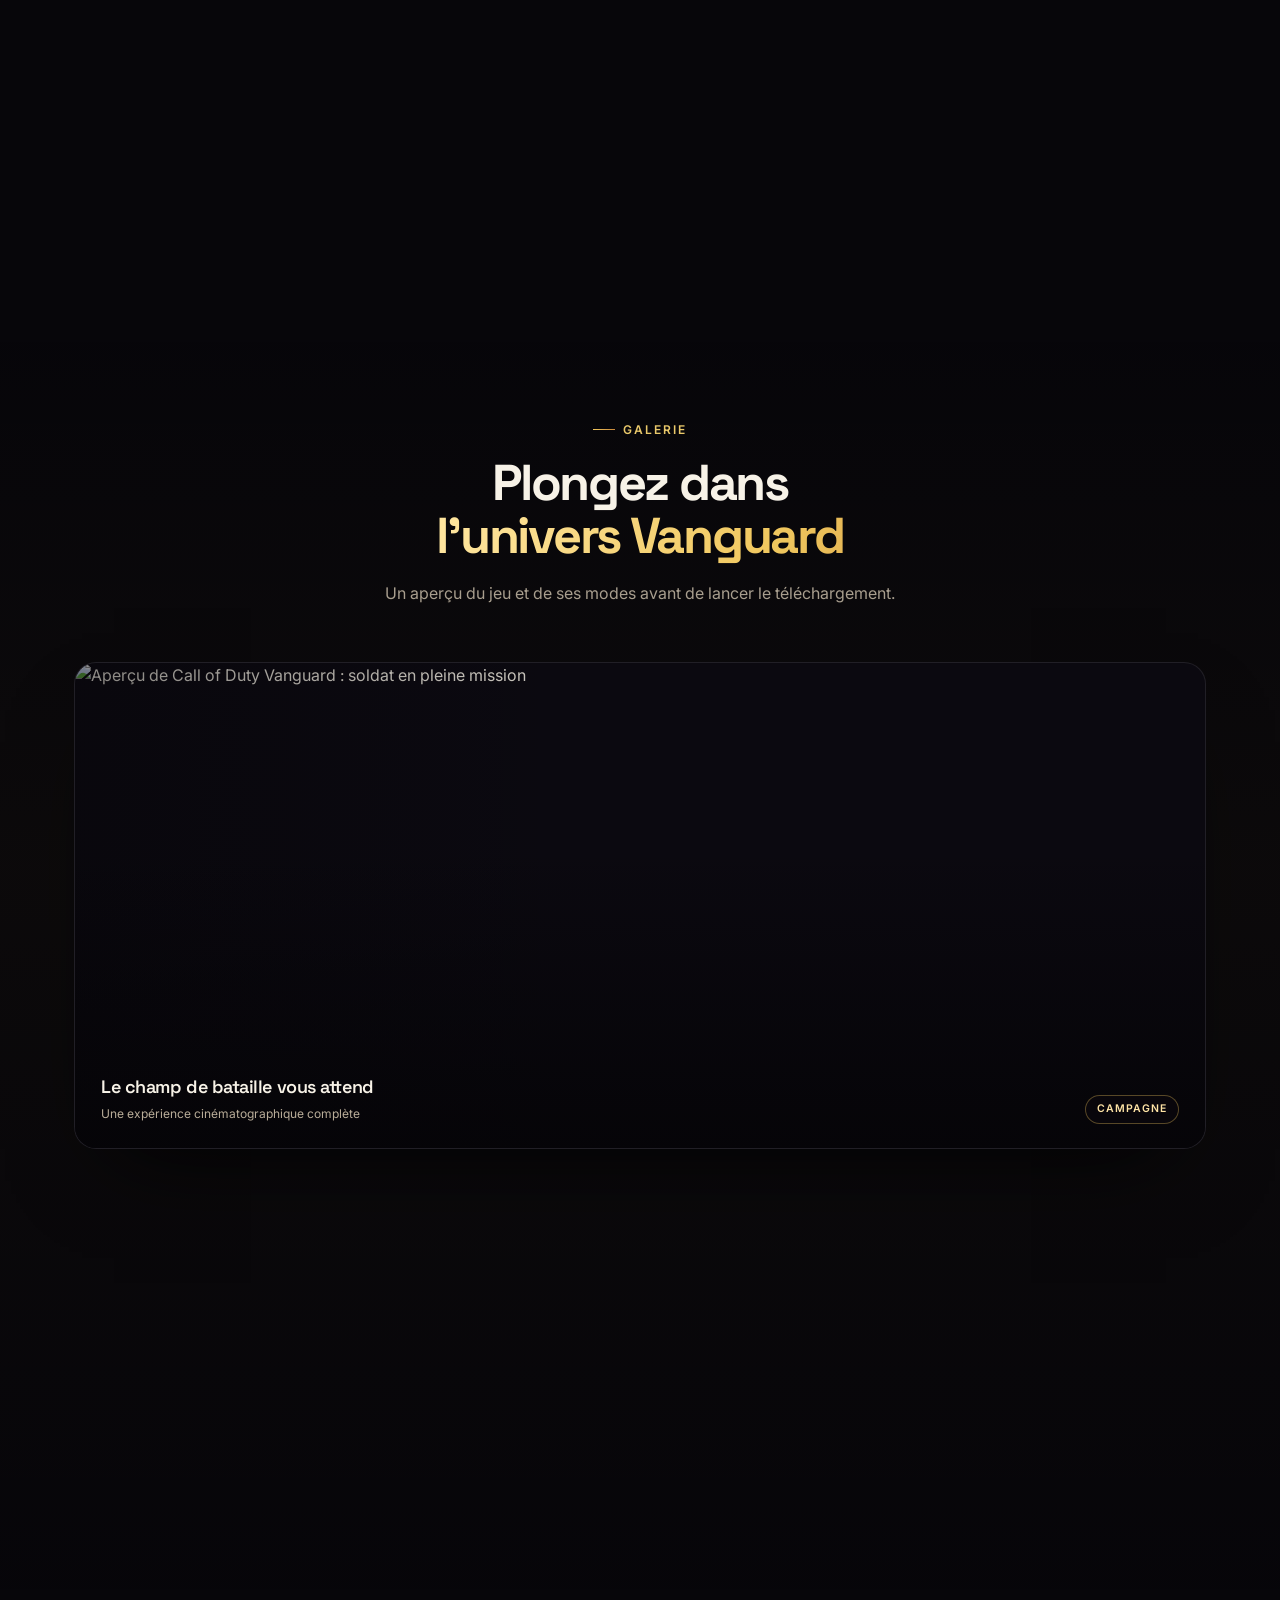
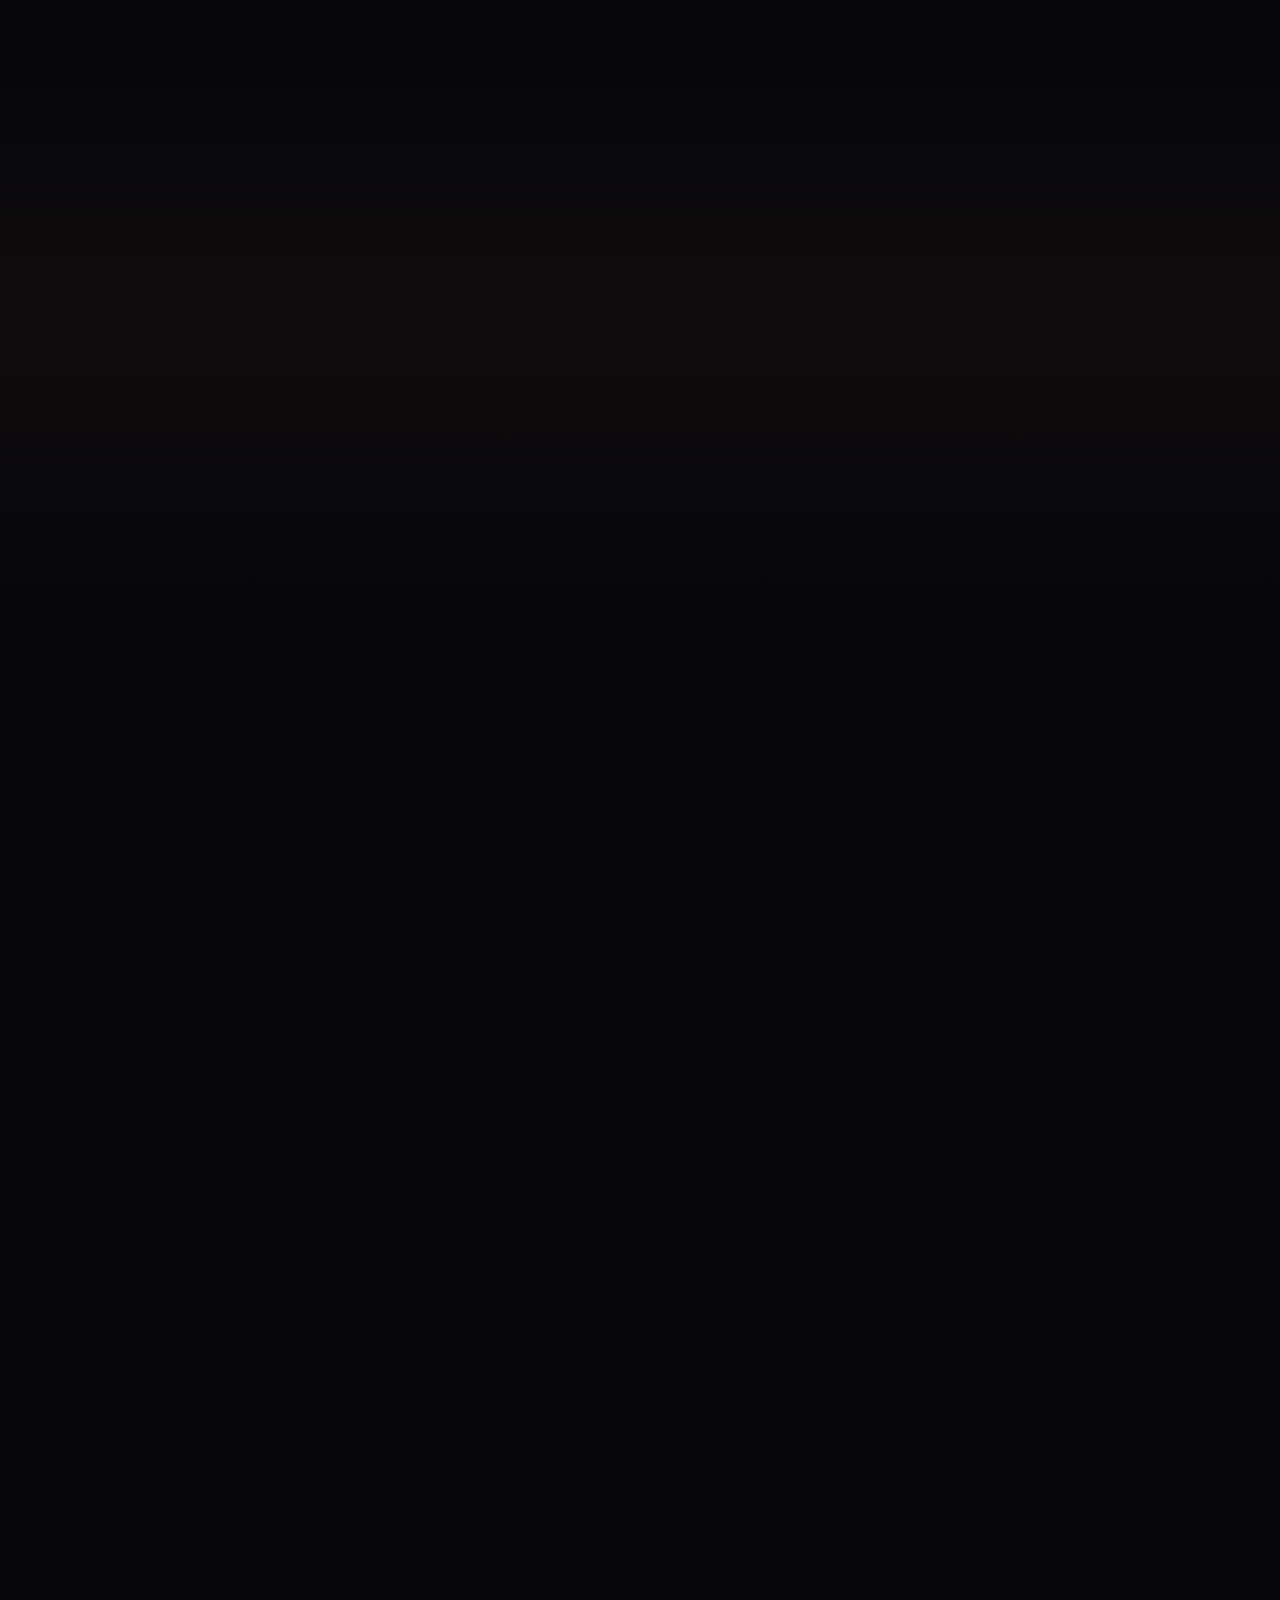
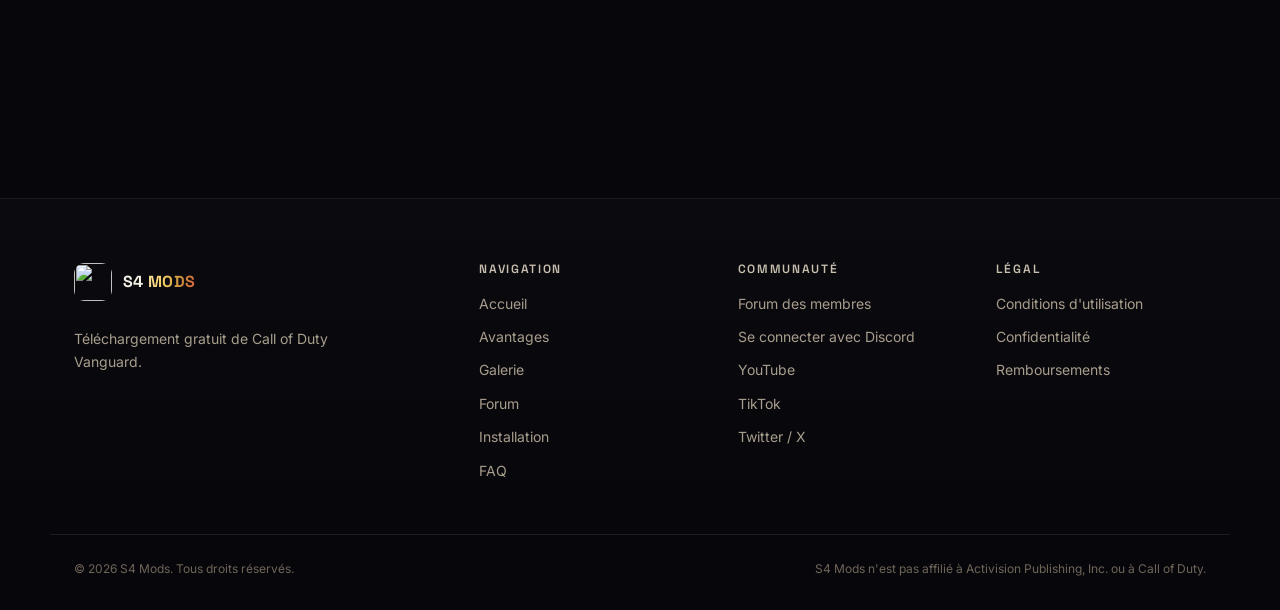
==== commit 184e37de: "Add files via upload" ====
--- a/index.html
+++ b/index.html
@@ -37,6 +37,7 @@
         <a href="#accueil">Accueil</a>
         <a href="#fonctionnalites">Avantages</a>
         <a href="#galerie">Galerie</a>
+        <a href="forum.html">Forum</a>
         <a href="#comment">Installation</a>
         <a href="#faq">FAQ</a>
       </nav>
@@ -60,6 +61,7 @@
                 <small id="userHandle"></small>
               </div>
             </div>
+            <a class="user-menu-link" href="forum.html">Accéder au forum</a>
             <a class="user-menu-link" id="userProfile" href="https://discord.com" target="_blank" rel="noopener noreferrer">Ouvrir mon profil Discord</a>
             <button class="user-menu-logout" id="logoutBtn" type="button">Se déconnecter</button>
           </div>
@@ -364,12 +366,14 @@
         <a href="#accueil">Accueil</a>
         <a href="#fonctionnalites">Avantages</a>
         <a href="#galerie">Galerie</a>
+        <a href="forum.html">Forum</a>
         <a href="#comment">Installation</a>
         <a href="#faq">FAQ</a>
       </div>
 
       <div class="footer-col">
         <h4>Communauté</h4>
+        <a href="forum.html">Forum des membres</a>
         <a href="#" data-discord-login>Se connecter avec Discord</a>
         <a href="#" data-toast="Le contenu arrive très bientôt.">YouTube</a>
         <a href="#" data-toast="Le contenu arrive très bientôt.">TikTok</a>
@@ -393,7 +397,6 @@
   <div class="toast" id="toast" role="status" aria-live="polite"></div>
 
   <script src="app.js"></script>
-  <script src="discord-config.js"></script>
   <script src="discord-auth.js"></script>
 </body>
 </html>
--- a/style.css
+++ b/style.css
@@ -1592,3 +1592,288 @@
 }
 
 [hidden] { display: none !important; }
+
+/* ---------- Forum ---------- */
+
+.forum-main { padding-top: 118px; }
+
+.forum-hero { padding: 42px 0 10px; }
+
+.forum-hero-inner {
+  display: flex;
+  align-items: flex-end;
+  justify-content: space-between;
+  gap: 32px;
+  flex-wrap: wrap;
+}
+
+.forum-hero h1 {
+  margin: 10px 0 12px;
+  font-size: clamp(2.3rem, 5vw, 3.4rem);
+}
+
+.forum-hero p {
+  max-width: 540px;
+  color: var(--muted);
+}
+
+.forum-user {
+  display: flex;
+  align-items: center;
+  gap: 14px;
+  padding: 14px 18px;
+  border: 1px solid var(--border);
+  border-radius: 18px;
+  background: var(--glass);
+  box-shadow: var(--shadow-lg);
+  backdrop-filter: blur(18px);
+}
+
+.forum-user img {
+  width: 52px;
+  height: 52px;
+  border-radius: 50%;
+  border: 1px solid var(--border-strong);
+  background: var(--bg-2);
+  object-fit: cover;
+}
+
+.forum-user small {
+  display: block;
+  color: var(--muted);
+  font-size: 11.5px;
+  text-transform: uppercase;
+  letter-spacing: 0.12em;
+}
+
+.forum-user strong {
+  display: block;
+  font-family: var(--font-display);
+  font-size: 16px;
+}
+
+.forum-user span {
+  color: var(--muted);
+  font-size: 12.5px;
+}
+
+.forum-section { padding: 34px 0 90px; }
+
+.forum-layout {
+  display: grid;
+  grid-template-columns: 320px 1fr;
+  gap: 26px;
+  align-items: start;
+}
+
+.forum-side {
+  position: sticky;
+  top: 108px;
+  display: grid;
+  gap: 18px;
+}
+
+.forum-panel {
+  padding: 22px;
+  border: 1px solid var(--border);
+  border-radius: var(--radius);
+  background: var(--glass);
+  box-shadow: var(--shadow-lg);
+  backdrop-filter: blur(18px);
+}
+
+.forum-panel h2 {
+  margin-bottom: 14px;
+  font-size: 15px;
+  text-transform: uppercase;
+  letter-spacing: 0.08em;
+}
+
+.forum-cats {
+  display: flex;
+  flex-wrap: wrap;
+  gap: 8px;
+}
+
+.forum-cat {
+  padding: 8px 13px;
+  border: 1px solid var(--border);
+  border-radius: 999px;
+  background: rgba(255, 255, 255, 0.03);
+  color: var(--muted);
+  font-family: var(--font-body);
+  font-size: 12.5px;
+  font-weight: 600;
+  cursor: pointer;
+  transition: color 0.2s ease, border-color 0.2s ease, background 0.2s ease;
+}
+
+.forum-cat:hover {
+  color: var(--text);
+  border-color: var(--border-strong);
+}
+
+.forum-cat.active {
+  color: #1b1205;
+  border-color: transparent;
+  background: var(--grad);
+}
+
+.forum-form { display: grid; gap: 12px; }
+
+.forum-form label {
+  display: grid;
+  gap: 6px;
+  color: var(--muted);
+  font-size: 12px;
+  font-weight: 600;
+  text-transform: uppercase;
+  letter-spacing: 0.06em;
+}
+
+.forum-form input,
+.forum-form select,
+.forum-form textarea {
+  width: 100%;
+  padding: 11px 13px;
+  border: 1px solid var(--border);
+  border-radius: 12px;
+  background: rgba(0, 0, 0, 0.25);
+  color: var(--text);
+  font-family: var(--font-body);
+  font-size: 14px;
+  outline: none;
+  transition: border-color 0.2s ease, box-shadow 0.2s ease;
+}
+
+.forum-form textarea {
+  min-height: 110px;
+  resize: vertical;
+}
+
+.forum-form input:focus,
+.forum-form select:focus,
+.forum-form textarea:focus {
+  border-color: var(--border-strong);
+  box-shadow: 0 0 0 3px rgba(240, 199, 94, 0.12);
+}
+
+.forum-form-status {
+  min-height: 18px;
+  color: var(--muted);
+  font-size: 12.5px;
+}
+
+.forum-feed { display: grid; gap: 16px; }
+
+.forum-feed-head {
+  display: flex;
+  align-items: baseline;
+  justify-content: space-between;
+  gap: 16px;
+}
+
+.forum-feed-head h2 { font-size: clamp(1.5rem, 3vw, 2rem); }
+
+.forum-count {
+  color: var(--muted);
+  font-family: var(--font-mono);
+  font-size: 12.5px;
+}
+
+.forum-list { display: grid; gap: 14px; }
+
+.thread {
+  padding: 20px 22px;
+  border: 1px solid var(--border);
+  border-radius: 18px;
+  background: rgba(255, 255, 255, 0.035);
+  transition: border-color 0.2s ease, background 0.2s ease, transform 0.2s ease;
+}
+
+.thread:hover {
+  border-color: rgba(240, 199, 94, 0.28);
+  background: rgba(255, 255, 255, 0.05);
+  transform: translateY(-2px);
+}
+
+.thread-head {
+  display: flex;
+  align-items: center;
+  gap: 11px;
+}
+
+.thread-avatar {
+  width: 40px;
+  height: 40px;
+  border-radius: 50%;
+  border: 1px solid var(--border-strong);
+  background: var(--bg-2);
+  object-fit: cover;
+}
+
+.thread-meta {
+  display: grid;
+  min-width: 0;
+  line-height: 1.3;
+}
+
+.thread-meta strong { font-size: 13.5px; }
+
+.thread-meta small {
+  color: var(--muted);
+  font-size: 11.5px;
+}
+
+.thread-cat {
+  margin-left: auto;
+  padding: 5px 10px;
+  border: 1px solid rgba(240, 199, 94, 0.3);
+  border-radius: 999px;
+  color: var(--accent);
+  font-size: 11px;
+  font-weight: 600;
+  white-space: nowrap;
+}
+
+.thread-title {
+  margin: 14px 0 8px;
+  font-size: 18px;
+}
+
+.thread-body {
+  display: -webkit-box;
+  overflow: hidden;
+  color: #cdc4b4;
+  font-size: 14px;
+  line-height: 1.65;
+  overflow-wrap: anywhere;
+  white-space: pre-wrap;
+  -webkit-box-orient: vertical;
+  -webkit-line-clamp: 6;
+}
+
+.forum-empty {
+  padding: 34px 22px;
+  border: 1px dashed var(--border);
+  border-radius: 18px;
+  color: var(--muted);
+  font-size: 14px;
+  text-align: center;
+}
+
+.nav-links a.active { color: var(--text); }
+.nav-links a.active::after { transform: scaleX(1); }
+
+@media (max-width: 980px) {
+  .forum-layout { grid-template-columns: 1fr; }
+  .forum-side { position: static; }
+}
+
+@media (max-width: 620px) {
+  .forum-main { padding-top: 94px; }
+  .forum-hero { padding-top: 24px; }
+  .forum-user { width: 100%; }
+  .forum-panel,
+  .thread { padding: 18px; }
+}
